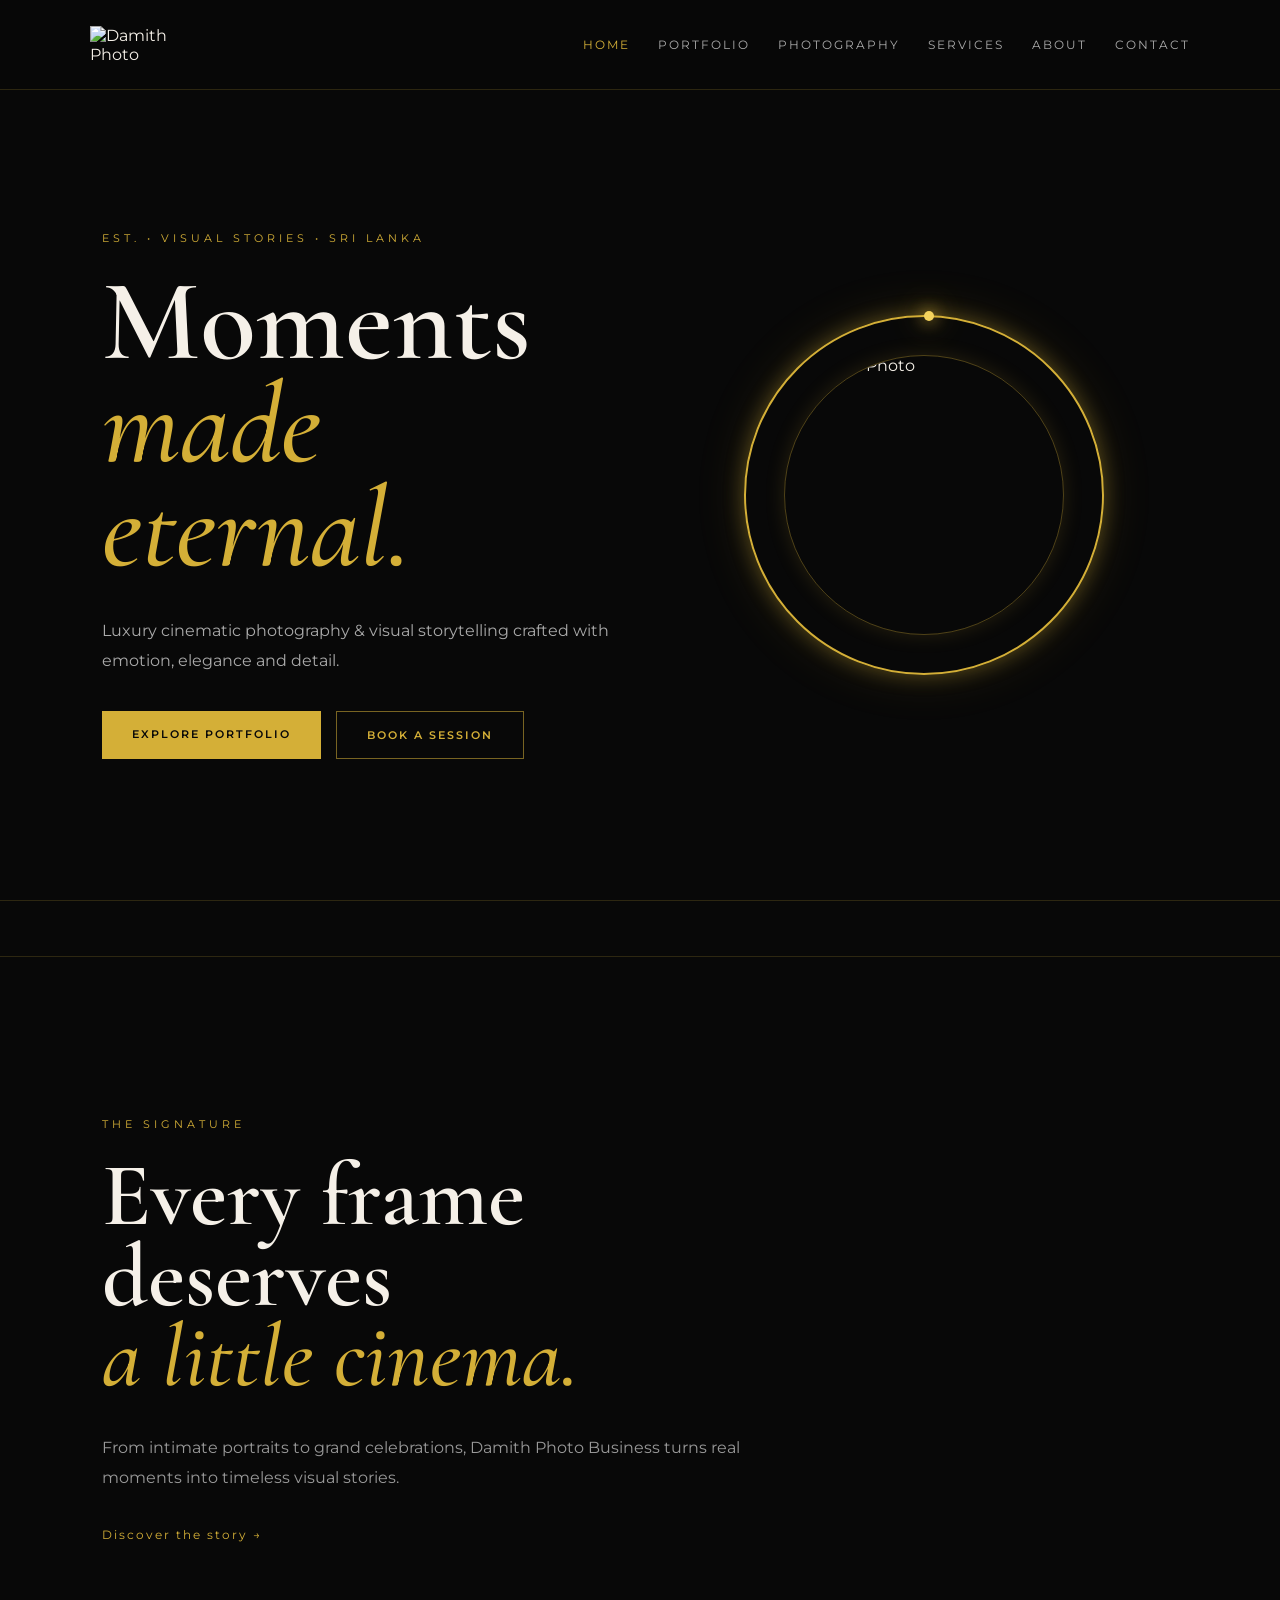
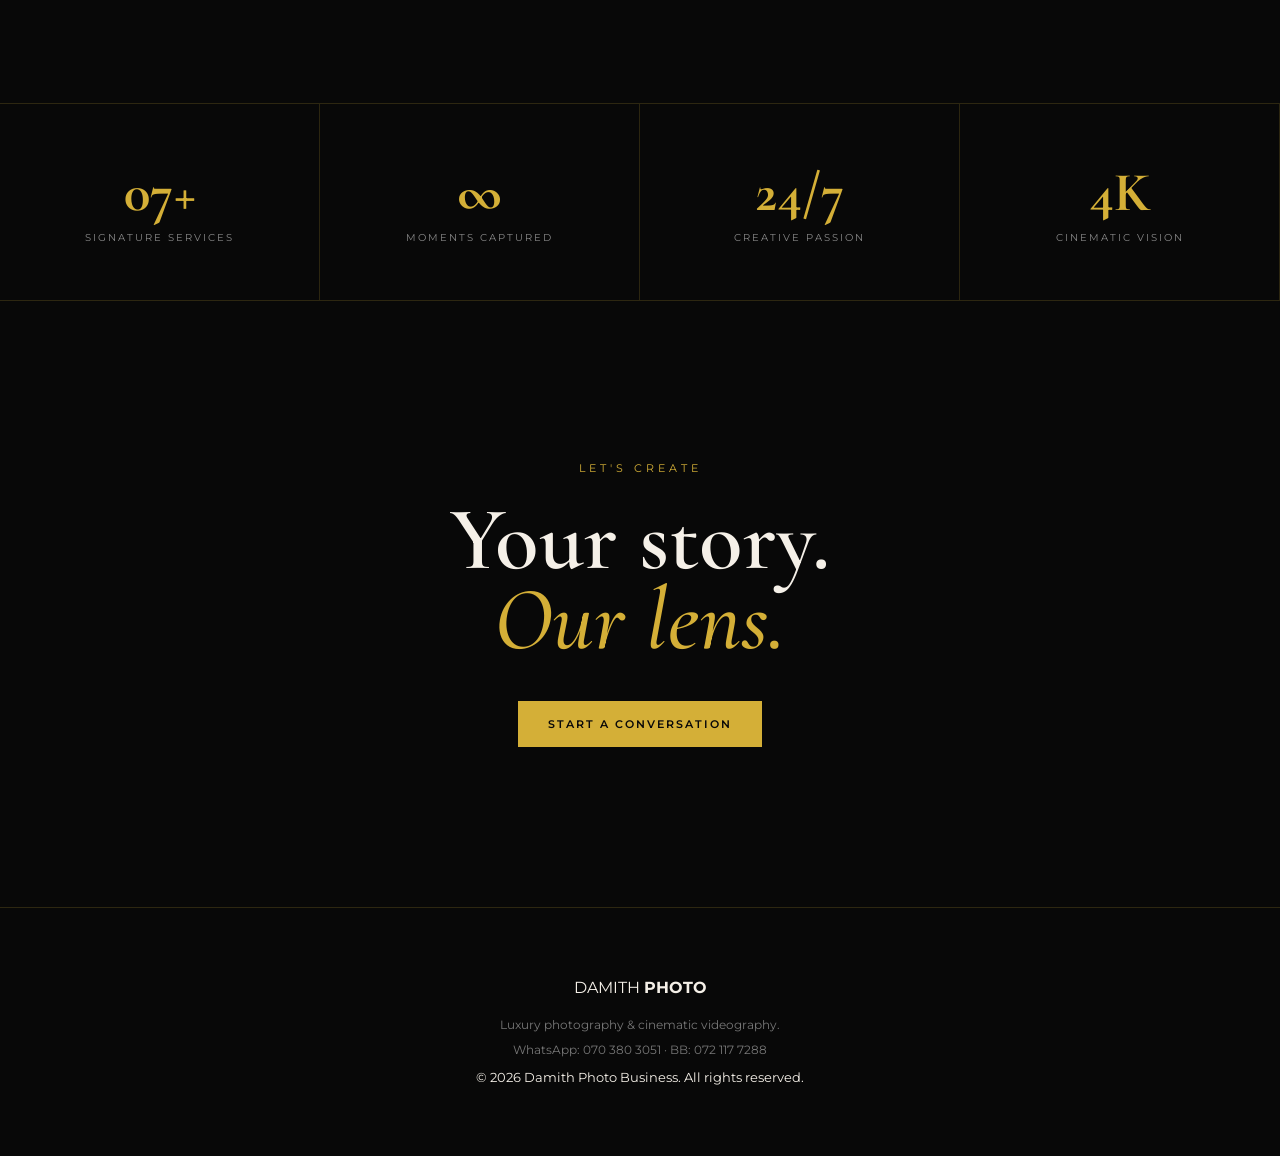
==== index.html @ 6cef3ecd "Update index.html" ====
<!doctype html>
<html lang="en">
<head>
<meta charset="utf-8">
<meta name="viewport" content="width=device-width,initial-scale=1">

<title>Damith Photo | Luxury Photography</title>

<meta name="description"
content="Damith Photo Business — luxury cinematic photography and videography for weddings, events, portraits and more.">

<link rel="preconnect" href="https://fonts.googleapis.com">
<link rel="preconnect" href="https://fonts.gstatic.com" crossorigin>

<link href="https://fonts.googleapis.com/css2?family=Cormorant+Garamond:wght@500;600;700&family=Montserrat:wght@400;500;600&display=swap" rel="stylesheet">

<link rel="stylesheet" href="style.css">
</head>

<body>

<header class="nav">

<a class="logo" href="index.html">
<img src="logo.png" alt="Damith Photo">
</a>

<button class="menu" aria-label="Menu">☰</button>

<nav>
<a class="active" href="index.html">Home</a>
<a href="portfolio.html">Portfolio</a>
<a href="photography.html">Photography</a>
<a href="services.html">Services</a>
<a href="about.html">About</a>
<a href="contact.html">Contact</a>
</nav>

</header>


<main>

<!-- HERO -->

<section class="hero">

<div class="hero-copy reveal">

<p class="eyebrow">
EST. • VISUAL STORIES • SRI LANKA
</p>

<h1>
Moments<br>
<em>made eternal.</em>
</h1>

<p class="lead">
Luxury cinematic photography & visual storytelling
crafted with emotion, elegance and detail.
</p>

<div class="actions">

<a class="btn gold" href="portfolio.html">
Explore Portfolio
</a>

<a class="btn ghost" href="contact.html">
Book a Session
</a>

</div>

</div>


<div class="hero-card">

<div class="logo-orbit"></div>

<img class="main-logo"
src="logo.png"
alt="Damith Photo">

</div>

</section>


<!-- MARQUEE -->

<section class="marquee">

<div>
WEDDINGS ✦ PORTRAITS ✦ EVENTS ✦ MODELS ✦
CINEMATIC FILMS ✦ PRE-SHOOTS ✦
</div>

</section>


<!-- INTRO -->

<section class="intro reveal">

<p class="eyebrow">
THE SIGNATURE
</p>

<h2>
Every frame deserves<br>
<em>a little cinema.</em>
</h2>

<p>
From intimate portraits to grand celebrations,
Damith Photo Business turns real moments into
timeless visual stories.
</p>

<a class="text-link" href="about.html">
Discover the story →
</a>

</section>


<!-- STATS -->

<section class="stats">

<div>
<strong>07+</strong>
<span>Signature Services</span>
</div>

<div>
<strong>∞</strong>
<span>Moments Captured</span>
</div>

<div>
<strong>24/7</strong>
<span>Creative Passion</span>
</div>

<div>
<strong>4K</strong>
<span>Cinematic Vision</span>
</div>

</section>


<!-- CTA -->

<section class="cta reveal">

<p class="eyebrow">
LET'S CREATE
</p>

<h2>
Your story.<br>
<em>Our lens.</em>
</h2>

<a class="btn gold" href="contact.html">
Start a Conversation
</a>

</section>

</main>


<footer>

<div class="logo">
DAMITH <b>PHOTO</b>
</div>

<p>
Luxury photography & cinematic videography.
</p>

<p>
WhatsApp: 070 380 3051 · BB: 072 117 7288
</p>

<small>
© 2026 Damith Photo Business. All rights reserved.
</small>

</footer>


<script src="script.js"></script>

</body>
</html>
---- style.css ----
*{
  margin:0;
  padding:0;
  box-sizing:border-box;
}

html{
  scroll-behavior:smooth;
}

body{
  background:#080808;
  color:#f5f0e8;
  font-family:'Montserrat',sans-serif;
  overflow-x:hidden;
}

a{
  color:inherit;
  text-decoration:none;
}

/* NAV */
.nav{
  height:90px;
  display:flex;
  align-items:center;
  justify-content:space-between;
  padding:0 7%;
  border-bottom:1px solid rgba(212,175,55,.18);
  position:sticky;
  top:0;
  z-index:1000;
  background:rgba(8,8,8,.92);
  backdrop-filter:blur(14px);
}

.nav .logo img{
  width:110px;
  height:auto;
  display:block;
}

nav{
  display:flex;
  gap:28px;
}

nav a{
  font-size:12px;
  letter-spacing:2px;
  text-transform:uppercase;
  color:#aaa;
}

nav a:hover,
nav a.active{
  color:#d4af37;
}

.menu{
  display:none;
  background:none;
  border:0;
  color:#d4af37;
  font-size:28px;
}

/* HERO */
.hero{
  min-height:calc(100vh - 90px);
  display:grid;
  grid-template-columns:1fr 1fr;
  align-items:center;
  gap:60px;
  padding:70px 8%;
}

.hero-copy{
  position:relative;
  z-index:5;
}

.eyebrow{
  font-size:11px;
  letter-spacing:4px;
  color:#d4af37;
  margin-bottom:25px;
}

h1,h2{
  font-family:'Cormorant Garamond',serif;
  font-weight:600;
  line-height:.9;
}

h1{
  font-size:clamp(70px,9vw,140px);
  margin-bottom:35px;
}

h1 em,h2 em{
  color:#d4af37;
  font-weight:500;
}

.lead{
  max-width:580px;
  font-size:16px;
  line-height:1.9;
  color:#aaa;
  margin-bottom:35px;
}

.actions{
  display:flex;
  gap:15px;
  flex-wrap:wrap;
}

.btn{
  display:inline-block;
  padding:16px 30px;
  font-size:11px;
  font-weight:600;
  letter-spacing:2px;
  text-transform:uppercase;
}

.btn.gold{
  background:#d4af37;
  color:#090909;
}

.btn.ghost{
  border:1px solid rgba(212,175,55,.55);
  color:#d4af37;
}

/* =========================
   HERO LOGO
========================= */

.hero-card{
  height:600px;
  position:relative;
  display:flex;
  align-items:center;
  justify-content:center;
}

/* Your real logo */
.main-logo{
  width:280px;
  height:auto;
  display:block;
  position:relative;
  z-index:5;
}

/* Gold animated circle */
.logo-orbit{
  position:absolute;
  width:360px;
  height:360px;
  border:2px solid #d4af37;
  border-radius:50%;
  z-index:2;

  box-shadow:
    0 0 20px rgba(212,175,55,.3),
    0 0 60px rgba(212,175,55,.12);

  animation:logoSpin 8s linear infinite;
}

.logo-orbit::before{
  content:"";
  position:absolute;
  width:10px;
  height:10px;
  background:#f4d35e;
  border-radius:50%;
  top:-6px;
  left:50%;
  box-shadow:0 0 25px #d4af37;
}

@keyframes logoSpin{
  from{
    transform:rotate(0deg);
  }
  to{
    transform:rotate(360deg);
  }
}

/* MARQUEE */
.marquee{
  overflow:hidden;
  white-space:nowrap;
  border-top:1px solid rgba(212,175,55,.18);
  border-bottom:1px solid rgba(212,175,55,.18);
  padding:20px 0;
  color:#d4af37;
  font-size:12px;
  letter-spacing:3px;
}

.marquee div{
  display:inline-block;
  padding-left:100%;
  animation:marquee 22s linear infinite;
}

@keyframes marquee{
  from{transform:translateX(0);}
  to{transform:translateX(-100%);}
}

/* INTRO */
.intro{
  max-width:900px;
  padding:160px 8%;
}

.intro h2,
.cta h2{
  font-size:clamp(55px,7vw,100px);
  margin-bottom:35px;
}

.intro > p:not(.eyebrow){
  max-width:650px;
  color:#999;
  line-height:1.9;
  font-size:16px;
  margin-bottom:30px;
}

.text-link{
  color:#d4af37;
  font-size:12px;
  letter-spacing:2px;
}

/* STATS */
.stats{
  display:grid;
  grid-template-columns:repeat(4,1fr);
  border-top:1px solid rgba(212,175,55,.18);
  border-bottom:1px solid rgba(212,175,55,.18);
}

.stats div{
  padding:55px 20px;
  text-align:center;
  border-right:1px solid rgba(212,175,55,.18);
}

.stats strong{
  display:block;
  font-family:'Cormorant Garamond',serif;
  font-size:55px;
  color:#d4af37;
}

.stats span{
  font-size:10px;
  letter-spacing:2px;
  color:#888;
  text-transform:uppercase;
}

/* CTA */
.cta{
  padding:160px 8%;
  text-align:center;
}

.cta h2{
  margin-bottom:40px;
}

/* FOOTER */
footer{
  padding:70px 8%;
  border-top:1px solid rgba(212,175,55,.18);
  text-align:center;
}

footer .logo{
  margin-bottom:20px;
}

footer p{
  color:#777;
  font-size:12px;
  margin:10px;
}

/* MOBILE */
@media(max-width:800px){

  .nav{
    height:75px;
    padding:0 6%;
  }

  .nav .logo img{
    width:90px;
  }

  .menu{
    display:block;
  }

  nav{
    position:absolute;
    top:75px;
    left:0;
    width:100%;
    background:#080808;
    display:none;
    flex-direction:column;
    padding:30px 8%;
  }

  nav.open{
    display:flex;
  }

  .hero{
    grid-template-columns:1fr;
    padding:60px 7%;
  }

  h1{
    font-size:58px;
  }

  .hero-card{
    height:400px;
  }

  .main-logo{
    width:220px;
  }

  .logo-orbit{
    width:280px;
    height:280px;
  }

  .stats{
    grid-template-columns:1fr 1fr;
  }
}
/* =========================
   ROUND LOGO
========================= */

.hero-card{
  position:relative;
  display:flex;
  align-items:center;
  justify-content:center;
}

/* Gold animated ring */
.logo-orbit{
  position:absolute;
  width:360px;
  height:360px;
  border-radius:50%;
  border:2px solid #d4af37;
  box-shadow:
    0 0 20px rgba(212,175,55,.35),
    0 0 50px rgba(212,175,55,.15);
  animation:logoSpin 10s linear infinite;
  z-index:1;
}

/* Moving gold light */
.logo-orbit::before{
  content:"";
  position:absolute;
  width:10px;
  height:10px;
  border-radius:50%;
  background:#f4d35e;
  top:-6px;
  left:50%;
  box-shadow:
    0 0 15px #d4af37,
    0 0 30px #d4af37;
}

/* Circular logo */
.main-logo{
  width:280px;
  height:280px;
  object-fit:cover;
  border-radius:50%;
  position:relative;
  z-index:3;
  display:block;

  border:1px solid rgba(212,175,55,.35);

  box-shadow:
    0 0 20px rgba(212,175,55,.15);
}

/* Rotation */
@keyframes logoSpin{
  from{
    transform:rotate(0deg);
  }

  to{
    transform:rotate(360deg);
  }
}


/* MOBILE */

@media(max-width:800px){

  .main-logo{
    width:220px;
    height:220px;
  }

  .logo-orbit{
    width:280px;
    height:280px;
  }

}
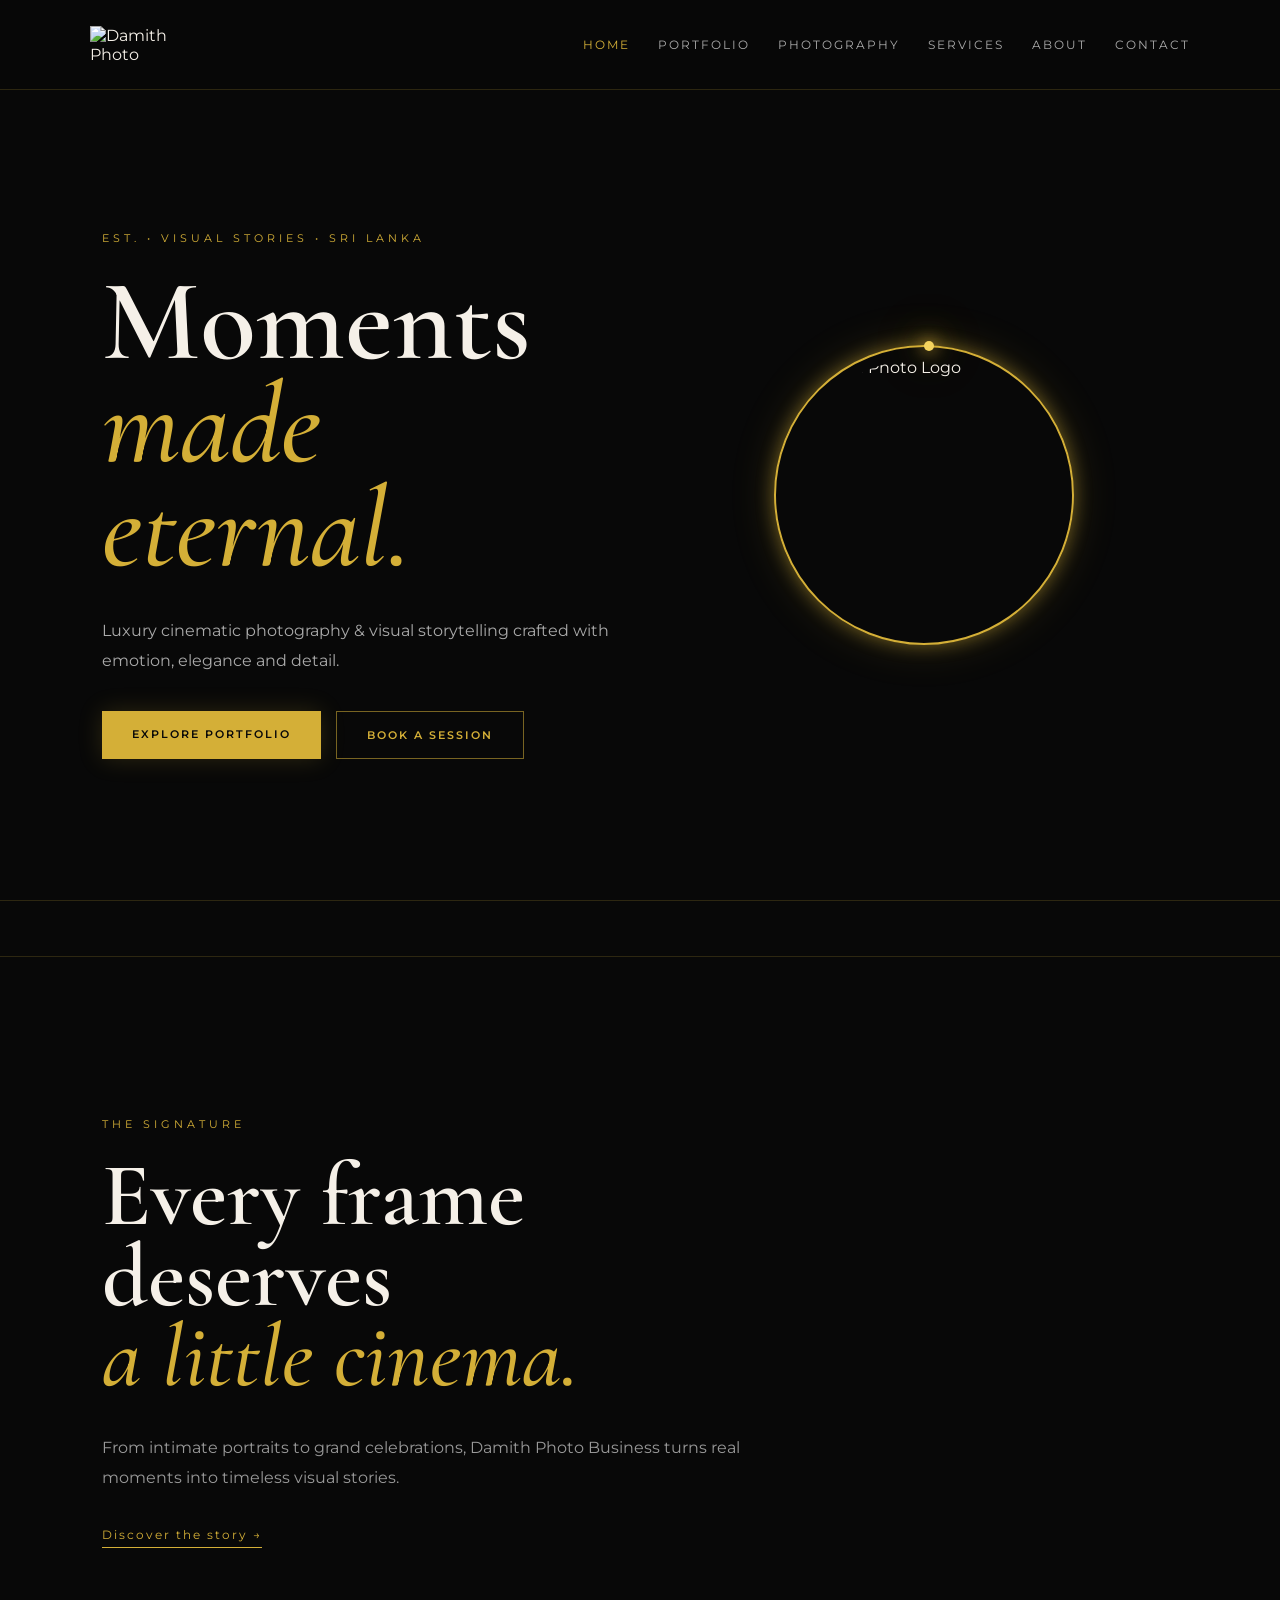
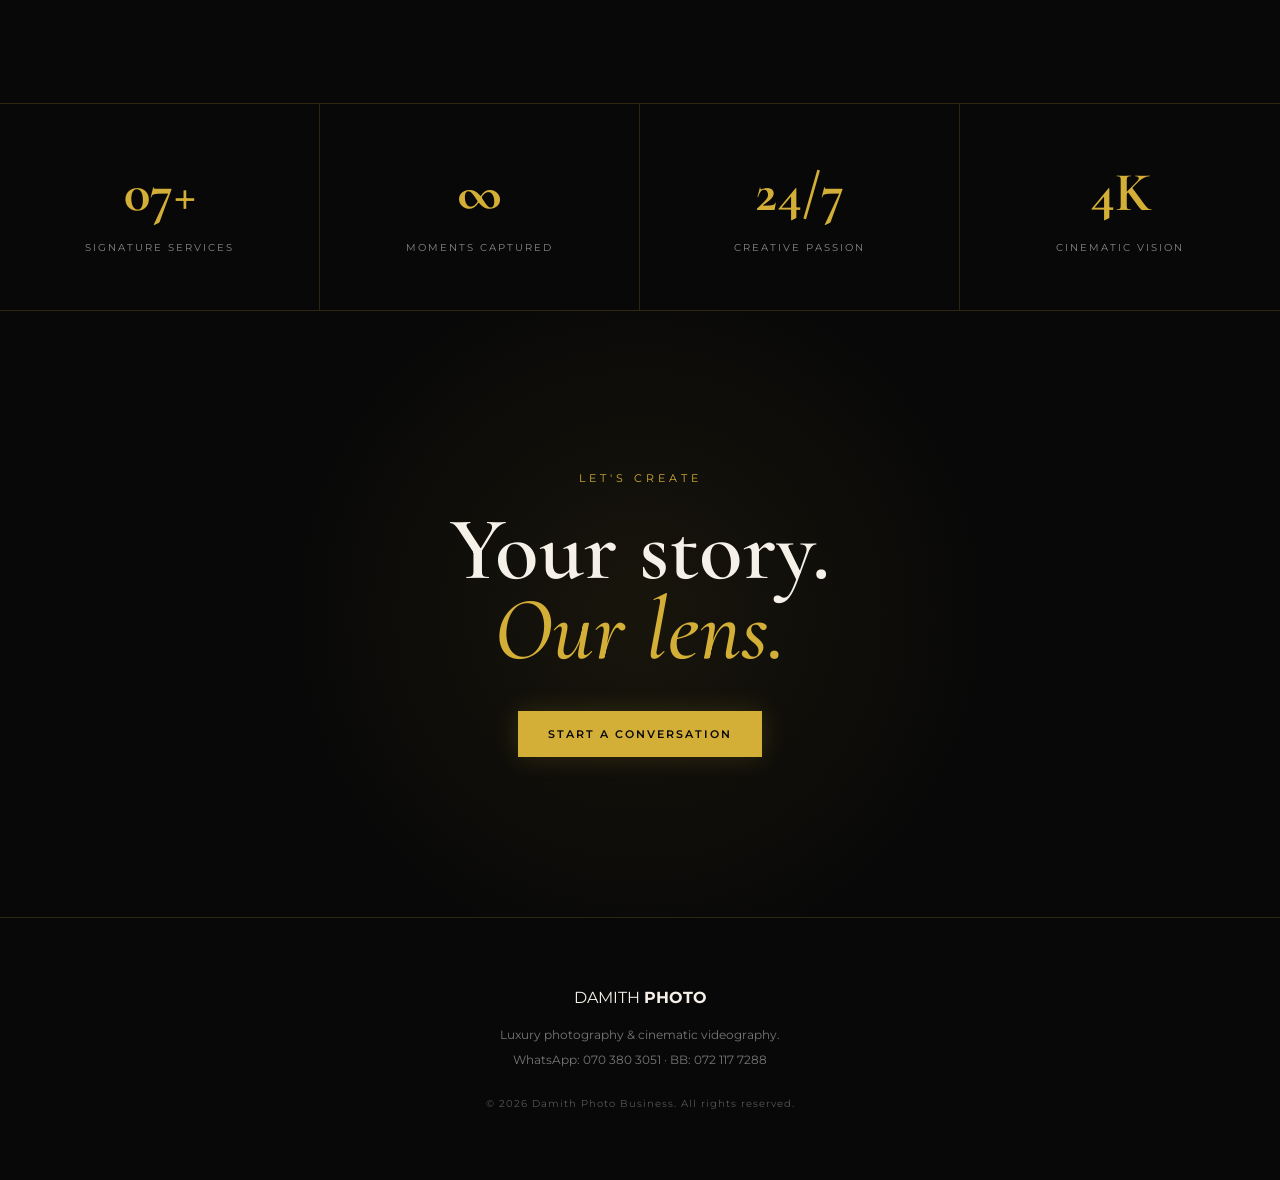
==== commit c57fcecf: "Update index.html" ====
--- a/index.html
+++ b/index.html
@@ -1,5 +1,6 @@
 <!doctype html>
 <html lang="en">
+
 <head>
 <meta charset="utf-8">
 <meta name="viewport" content="width=device-width,initial-scale=1">
@@ -17,184 +18,244 @@
 <link rel="stylesheet" href="style.css">
 </head>
 
+
 <body>
 
+
+<!-- =========================
+     NAVIGATION
+========================= -->
+
 <header class="nav">
 
-<a class="logo" href="index.html">
-<img src="logo.png" alt="Damith Photo">
-</a>
-
-<button class="menu" aria-label="Menu">☰</button>
-
-<nav>
-<a class="active" href="index.html">Home</a>
-<a href="portfolio.html">Portfolio</a>
-<a href="photography.html">Photography</a>
-<a href="services.html">Services</a>
-<a href="about.html">About</a>
-<a href="contact.html">Contact</a>
-</nav>
+  <a class="logo" href="index.html">
+    <img src="logo.png" alt="Damith Photo">
+  </a>
+
+  <button class="menu" aria-label="Menu">
+    ☰
+  </button>
+
+  <nav>
+
+    <a class="active" href="index.html">
+      Home
+    </a>
+
+    <a href="portfolio.html">
+      Portfolio
+    </a>
+
+    <a href="photography.html">
+      Photography
+    </a>
+
+    <a href="services.html">
+      Services
+    </a>
+
+    <a href="about.html">
+      About
+    </a>
+
+    <a href="contact.html">
+      Contact
+    </a>
+
+  </nav>
 
 </header>
 
 
+
 <main>
 
-<!-- HERO -->
+
+<!-- =========================
+     HERO
+========================= -->
 
 <section class="hero">
 
-<div class="hero-copy reveal">
-
-<p class="eyebrow">
-EST. • VISUAL STORIES • SRI LANKA
-</p>
-
-<h1>
-Moments<br>
-<em>made eternal.</em>
-</h1>
-
-<p class="lead">
-Luxury cinematic photography & visual storytelling
-crafted with emotion, elegance and detail.
-</p>
-
-<div class="actions">
-
-<a class="btn gold" href="portfolio.html">
-Explore Portfolio
-</a>
-
-<a class="btn ghost" href="contact.html">
-Book a Session
-</a>
-
-</div>
-
-</div>
-
-
-<div class="hero-card">
-
-<div class="logo-orbit"></div>
-
-<img class="main-logo"
-src="logo.png"
-alt="Damith Photo">
-
-</div>
-
-</section>
-
-
-<!-- MARQUEE -->
+
+  <!-- HERO TEXT -->
+
+  <div class="hero-copy reveal">
+
+    <p class="eyebrow">
+      EST. • VISUAL STORIES • SRI LANKA
+    </p>
+
+    <h1>
+      Moments<br>
+      <em>made eternal.</em>
+    </h1>
+
+    <p class="lead">
+      Luxury cinematic photography & visual storytelling
+      crafted with emotion, elegance and detail.
+    </p>
+
+
+    <div class="actions">
+
+      <a class="btn gold" href="portfolio.html">
+        Explore Portfolio
+      </a>
+
+      <a class="btn ghost" href="contact.html">
+        Book a Session
+      </a>
+
+    </div>
+
+  </div>
+
+
+
+  <!-- HERO LOGO -->
+
+  <div class="hero-card">
+
+    <div class="logo-orbit"></div>
+
+    <img
+      class="main-logo"
+      src="logo.png"
+      alt="Damith Photo Logo"
+    >
+
+  </div>
+
+
+</section>
+
+
+
+<!-- =========================
+     MARQUEE
+========================= -->
 
 <section class="marquee">
 
-<div>
-WEDDINGS ✦ PORTRAITS ✦ EVENTS ✦ MODELS ✦
-CINEMATIC FILMS ✦ PRE-SHOOTS ✦
-</div>
-
-</section>
-
-
-<!-- INTRO -->
+  <div>
+    WEDDINGS ✦ PORTRAITS ✦ EVENTS ✦ MODELS ✦
+    CINEMATIC FILMS ✦ PRE-SHOOTS ✦
+  </div>
+
+</section>
+
+
+
+<!-- =========================
+     INTRO
+========================= -->
 
 <section class="intro reveal">
 
-<p class="eyebrow">
-THE SIGNATURE
-</p>
-
-<h2>
-Every frame deserves<br>
-<em>a little cinema.</em>
-</h2>
-
-<p>
-From intimate portraits to grand celebrations,
-Damith Photo Business turns real moments into
-timeless visual stories.
-</p>
-
-<a class="text-link" href="about.html">
-Discover the story →
-</a>
-
-</section>
-
-
-<!-- STATS -->
+  <p class="eyebrow">
+    THE SIGNATURE
+  </p>
+
+  <h2>
+    Every frame deserves<br>
+    <em>a little cinema.</em>
+  </h2>
+
+  <p>
+    From intimate portraits to grand celebrations,
+    Damith Photo Business turns real moments into
+    timeless visual stories.
+  </p>
+
+  <a class="text-link" href="about.html">
+    Discover the story →
+  </a>
+
+</section>
+
+
+
+<!-- =========================
+     STATS
+========================= -->
 
 <section class="stats">
 
-<div>
-<strong>07+</strong>
-<span>Signature Services</span>
-</div>
-
-<div>
-<strong>∞</strong>
-<span>Moments Captured</span>
-</div>
-
-<div>
-<strong>24/7</strong>
-<span>Creative Passion</span>
-</div>
-
-<div>
-<strong>4K</strong>
-<span>Cinematic Vision</span>
-</div>
-
-</section>
-
-
-<!-- CTA -->
+  <div>
+    <strong>07+</strong>
+    <span>Signature Services</span>
+  </div>
+
+  <div>
+    <strong>∞</strong>
+    <span>Moments Captured</span>
+  </div>
+
+  <div>
+    <strong>24/7</strong>
+    <span>Creative Passion</span>
+  </div>
+
+  <div>
+    <strong>4K</strong>
+    <span>Cinematic Vision</span>
+  </div>
+
+</section>
+
+
+
+<!-- =========================
+     CTA
+========================= -->
 
 <section class="cta reveal">
 
-<p class="eyebrow">
-LET'S CREATE
-</p>
-
-<h2>
-Your story.<br>
-<em>Our lens.</em>
-</h2>
-
-<a class="btn gold" href="contact.html">
-Start a Conversation
-</a>
-
-</section>
+  <p class="eyebrow">
+    LET'S CREATE
+  </p>
+
+  <h2>
+    Your story.<br>
+    <em>Our lens.</em>
+  </h2>
+
+  <a class="btn gold" href="contact.html">
+    Start a Conversation
+  </a>
+
+</section>
+
 
 </main>
 
 
+
+<!-- =========================
+     FOOTER
+========================= -->
+
 <footer>
 
-<div class="logo">
-DAMITH <b>PHOTO</b>
-</div>
-
-<p>
-Luxury photography & cinematic videography.
-</p>
-
-<p>
-WhatsApp: 070 380 3051 · BB: 072 117 7288
-</p>
-
-<small>
-© 2026 Damith Photo Business. All rights reserved.
-</small>
+  <div class="logo">
+    DAMITH <b>PHOTO</b>
+  </div>
+
+  <p>
+    Luxury photography & cinematic videography.
+  </p>
+
+  <p>
+    WhatsApp: 070 380 3051 · BB: 072 117 7288
+  </p>
+
+  <small>
+    © 2026 Damith Photo Business. All rights reserved.
+  </small>
 
 </footer>
+
 
 
 <script src="script.js"></script>
--- a/style.css
+++ b/style.css
@@ -20,7 +20,11 @@
   text-decoration:none;
 }
 
-/* NAV */
+
+/* =========================
+   NAV
+========================= */
+
 .nav{
   height:90px;
   display:flex;
@@ -35,10 +39,16 @@
   backdrop-filter:blur(14px);
 }
 
+.nav .logo{
+  display:flex;
+  align-items:center;
+}
+
 .nav .logo img{
   width:110px;
   height:auto;
   display:block;
+  object-fit:contain;
 }
 
 nav{
@@ -51,6 +61,7 @@
   letter-spacing:2px;
   text-transform:uppercase;
   color:#aaa;
+  transition:.3s;
 }
 
 nav a:hover,
@@ -66,7 +77,11 @@
   font-size:28px;
 }
 
-/* HERO */
+
+/* =========================
+   HERO
+========================= */
+
 .hero{
   min-height:calc(100vh - 90px);
   display:grid;
@@ -88,7 +103,8 @@
   margin-bottom:25px;
 }
 
-h1,h2{
+h1,
+h2{
   font-family:'Cormorant Garamond',serif;
   font-weight:600;
   line-height:.9;
@@ -99,7 +115,8 @@
   margin-bottom:35px;
 }
 
-h1 em,h2 em{
+h1 em,
+h2 em{
   color:#d4af37;
   font-weight:500;
 }
@@ -125,17 +142,31 @@
   font-weight:600;
   letter-spacing:2px;
   text-transform:uppercase;
+  transition:.4s;
 }
 
 .btn.gold{
   background:#d4af37;
   color:#090909;
+  box-shadow:0 0 25px rgba(212,175,55,.18);
+}
+
+.btn.gold:hover{
+  transform:translateY(-4px);
+  box-shadow:0 12px 35px rgba(212,175,55,.3);
 }
 
 .btn.ghost{
   border:1px solid rgba(212,175,55,.55);
   color:#d4af37;
 }
+
+.btn.ghost:hover{
+  background:#d4af37;
+  color:#080808;
+  transform:translateY(-4px);
+}
+
 
 /* =========================
    HERO LOGO
@@ -149,60 +180,105 @@
   justify-content:center;
 }
 
-/* Your real logo */
-.main-logo{
-  width:280px;
-  height:auto;
-  display:block;
-  position:relative;
-  z-index:5;
-}
-
-/* Gold animated circle */
+
+/* Gold animated ring */
+
 .logo-orbit{
   position:absolute;
-  width:360px;
-  height:360px;
+
+  width:300px;
+  height:300px;
+
+  border-radius:50%;
   border:2px solid #d4af37;
-  border-radius:50%;
-  z-index:2;
 
   box-shadow:
-    0 0 20px rgba(212,175,55,.3),
-    0 0 60px rgba(212,175,55,.12);
-
-  animation:logoSpin 8s linear infinite;
-}
+    0 0 18px rgba(212,175,55,.45),
+    0 0 45px rgba(212,175,55,.18);
+
+  animation:logoSpin 10s linear infinite;
+
+  z-index:1;
+}
+
+
+/* Moving gold light */
 
 .logo-orbit::before{
   content:"";
+
   position:absolute;
+
   width:10px;
   height:10px;
+
+  border-radius:50%;
+
   background:#f4d35e;
-  border-radius:50%;
+
   top:-6px;
   left:50%;
-  box-shadow:0 0 25px #d4af37;
-}
+
+  box-shadow:
+    0 0 15px #d4af37,
+    0 0 30px #d4af37,
+    0 0 50px rgba(212,175,55,.7);
+}
+
+
+/* =========================
+   ROUND LOGO
+========================= */
+
+.main-logo{
+  width:274px;
+  height:274px;
+
+  object-fit:cover;
+
+  border-radius:50%;
+
+  position:relative;
+  z-index:2;
+
+  display:block;
+
+  border:none;
+
+  box-shadow:none;
+}
+
+
+/* Ring rotation */
 
 @keyframes logoSpin{
+
   from{
     transform:rotate(0deg);
   }
+
   to{
     transform:rotate(360deg);
   }
-}
-
-/* MARQUEE */
+
+}
+
+
+/* =========================
+   MARQUEE
+========================= */
+
 .marquee{
   overflow:hidden;
   white-space:nowrap;
+
   border-top:1px solid rgba(212,175,55,.18);
   border-bottom:1px solid rgba(212,175,55,.18);
+
   padding:20px 0;
-  color:#d4af37;
+
+  color:#d4af37;
+
   font-size:12px;
   letter-spacing:3px;
 }
@@ -214,11 +290,22 @@
 }
 
 @keyframes marquee{
-  from{transform:translateX(0);}
-  to{transform:translateX(-100%);}
-}
-
-/* INTRO */
+
+  from{
+    transform:translateX(0);
+  }
+
+  to{
+    transform:translateX(-100%);
+  }
+
+}
+
+
+/* =========================
+   INTRO
+========================= */
+
 .intro{
   max-width:900px;
   padding:160px 8%;
@@ -242,12 +329,19 @@
   color:#d4af37;
   font-size:12px;
   letter-spacing:2px;
-}
-
-/* STATS */
+  border-bottom:1px solid #d4af37;
+  padding-bottom:5px;
+}
+
+
+/* =========================
+   STATS
+========================= */
+
 .stats{
   display:grid;
   grid-template-columns:repeat(4,1fr);
+
   border-top:1px solid rgba(212,175,55,.18);
   border-bottom:1px solid rgba(212,175,55,.18);
 }
@@ -255,14 +349,24 @@
 .stats div{
   padding:55px 20px;
   text-align:center;
+
   border-right:1px solid rgba(212,175,55,.18);
+}
+
+.stats div:last-child{
+  border-right:0;
 }
 
 .stats strong{
   display:block;
+
   font-family:'Cormorant Garamond',serif;
+
   font-size:55px;
-  color:#d4af37;
+
+  color:#d4af37;
+
+  margin-bottom:10px;
 }
 
 .stats span{
@@ -272,20 +376,37 @@
   text-transform:uppercase;
 }
 
-/* CTA */
+
+/* =========================
+   CTA
+========================= */
+
 .cta{
   padding:160px 8%;
   text-align:center;
+
+  background:
+    radial-gradient(
+      circle at center,
+      rgba(212,175,55,.08),
+      transparent 50%
+    );
 }
 
 .cta h2{
   margin-bottom:40px;
 }
 
-/* FOOTER */
+
+/* =========================
+   FOOTER
+========================= */
+
 footer{
   padding:70px 8%;
+
   border-top:1px solid rgba(212,175,55,.18);
+
   text-align:center;
 }
 
@@ -299,7 +420,40 @@
   margin:10px;
 }
 
-/* MOBILE */
+footer small{
+  display:block;
+  margin-top:30px;
+
+  color:#555;
+
+  font-size:10px;
+  letter-spacing:1px;
+}
+
+
+/* =========================
+   REVEAL
+========================= */
+
+.reveal{
+  opacity:0;
+  transform:translateY(45px);
+
+  transition:
+    opacity 1s ease,
+    transform 1s ease;
+}
+
+.reveal.visible{
+  opacity:1;
+  transform:translateY(0);
+}
+
+
+/* =========================
+   MOBILE
+========================= */
+
 @media(max-width:800px){
 
   .nav{
@@ -317,125 +471,128 @@
 
   nav{
     position:absolute;
+
     top:75px;
     left:0;
+
     width:100%;
+
     background:#080808;
+
     display:none;
+
     flex-direction:column;
+
     padding:30px 8%;
+
+    border-bottom:1px solid rgba(212,175,55,.2);
   }
 
   nav.open{
     display:flex;
   }
 
+  nav a{
+    padding:10px 0;
+  }
+
+
+  /* HERO */
+
   .hero{
     grid-template-columns:1fr;
+
     padding:60px 7%;
+
+    gap:20px;
   }
 
   h1{
     font-size:58px;
   }
 
+
+  /* LOGO AREA */
+
   .hero-card{
-    height:400px;
-  }
+    height:360px;
+
+    margin-top:20px;
+  }
+
+
+  /* Gold ring */
+
+  .logo-orbit{
+    width:270px;
+    height:270px;
+  }
+
+
+  /* Circular logo */
 
   .main-logo{
-    width:220px;
-  }
-
-  .logo-orbit{
-    width:280px;
-    height:280px;
-  }
+    width:244px;
+    height:244px;
+  }
+
+
+  /* STATS */
 
   .stats{
     grid-template-columns:1fr 1fr;
   }
-}
-/* =========================
-   ROUND LOGO
-========================= */
-
-.hero-card{
-  position:relative;
-  display:flex;
-  align-items:center;
-  justify-content:center;
-}
-
-/* Gold animated ring */
-.logo-orbit{
-  position:absolute;
-  width:360px;
-  height:360px;
-  border-radius:50%;
-  border:2px solid #d4af37;
-  box-shadow:
-    0 0 20px rgba(212,175,55,.35),
-    0 0 50px rgba(212,175,55,.15);
-  animation:logoSpin 10s linear infinite;
-  z-index:1;
-}
-
-/* Moving gold light */
-.logo-orbit::before{
-  content:"";
-  position:absolute;
-  width:10px;
-  height:10px;
-  border-radius:50%;
-  background:#f4d35e;
-  top:-6px;
-  left:50%;
-  box-shadow:
-    0 0 15px #d4af37,
-    0 0 30px #d4af37;
-}
-
-/* Circular logo */
-.main-logo{
-  width:280px;
-  height:280px;
-  object-fit:cover;
-  border-radius:50%;
-  position:relative;
-  z-index:3;
-  display:block;
-
-  border:1px solid rgba(212,175,55,.35);
-
-  box-shadow:
-    0 0 20px rgba(212,175,55,.15);
-}
-
-/* Rotation */
-@keyframes logoSpin{
-  from{
-    transform:rotate(0deg);
-  }
-
-  to{
-    transform:rotate(360deg);
-  }
-}
-
-
-/* MOBILE */
-
-@media(max-width:800px){
+
+  .stats div{
+    border-bottom:1px solid rgba(212,175,55,.18);
+  }
+
+  .stats div:nth-child(2){
+    border-right:0;
+  }
+
+  .stats strong{
+    font-size:45px;
+  }
+
+}
+
+
+/* =========================
+   SMALL MOBILE
+========================= */
+
+@media(max-width:500px){
+
+  h1{
+    font-size:58px;
+  }
+
+  .lead{
+    font-size:14px;
+  }
+
+  .actions{
+    flex-direction:column;
+    align-items:flex-start;
+  }
+
+  .btn{
+    width:auto;
+  }
+
+  .hero-card{
+    height:340px;
+  }
+
+  .logo-orbit{
+    width:250px;
+    height:250px;
+  }
 
   .main-logo{
-    width:220px;
-    height:220px;
-  }
-
-  .logo-orbit{
-    width:280px;
-    height:280px;
-  }
-
-}
+    width:226px;
+    height:226px;
+  }
+
+}
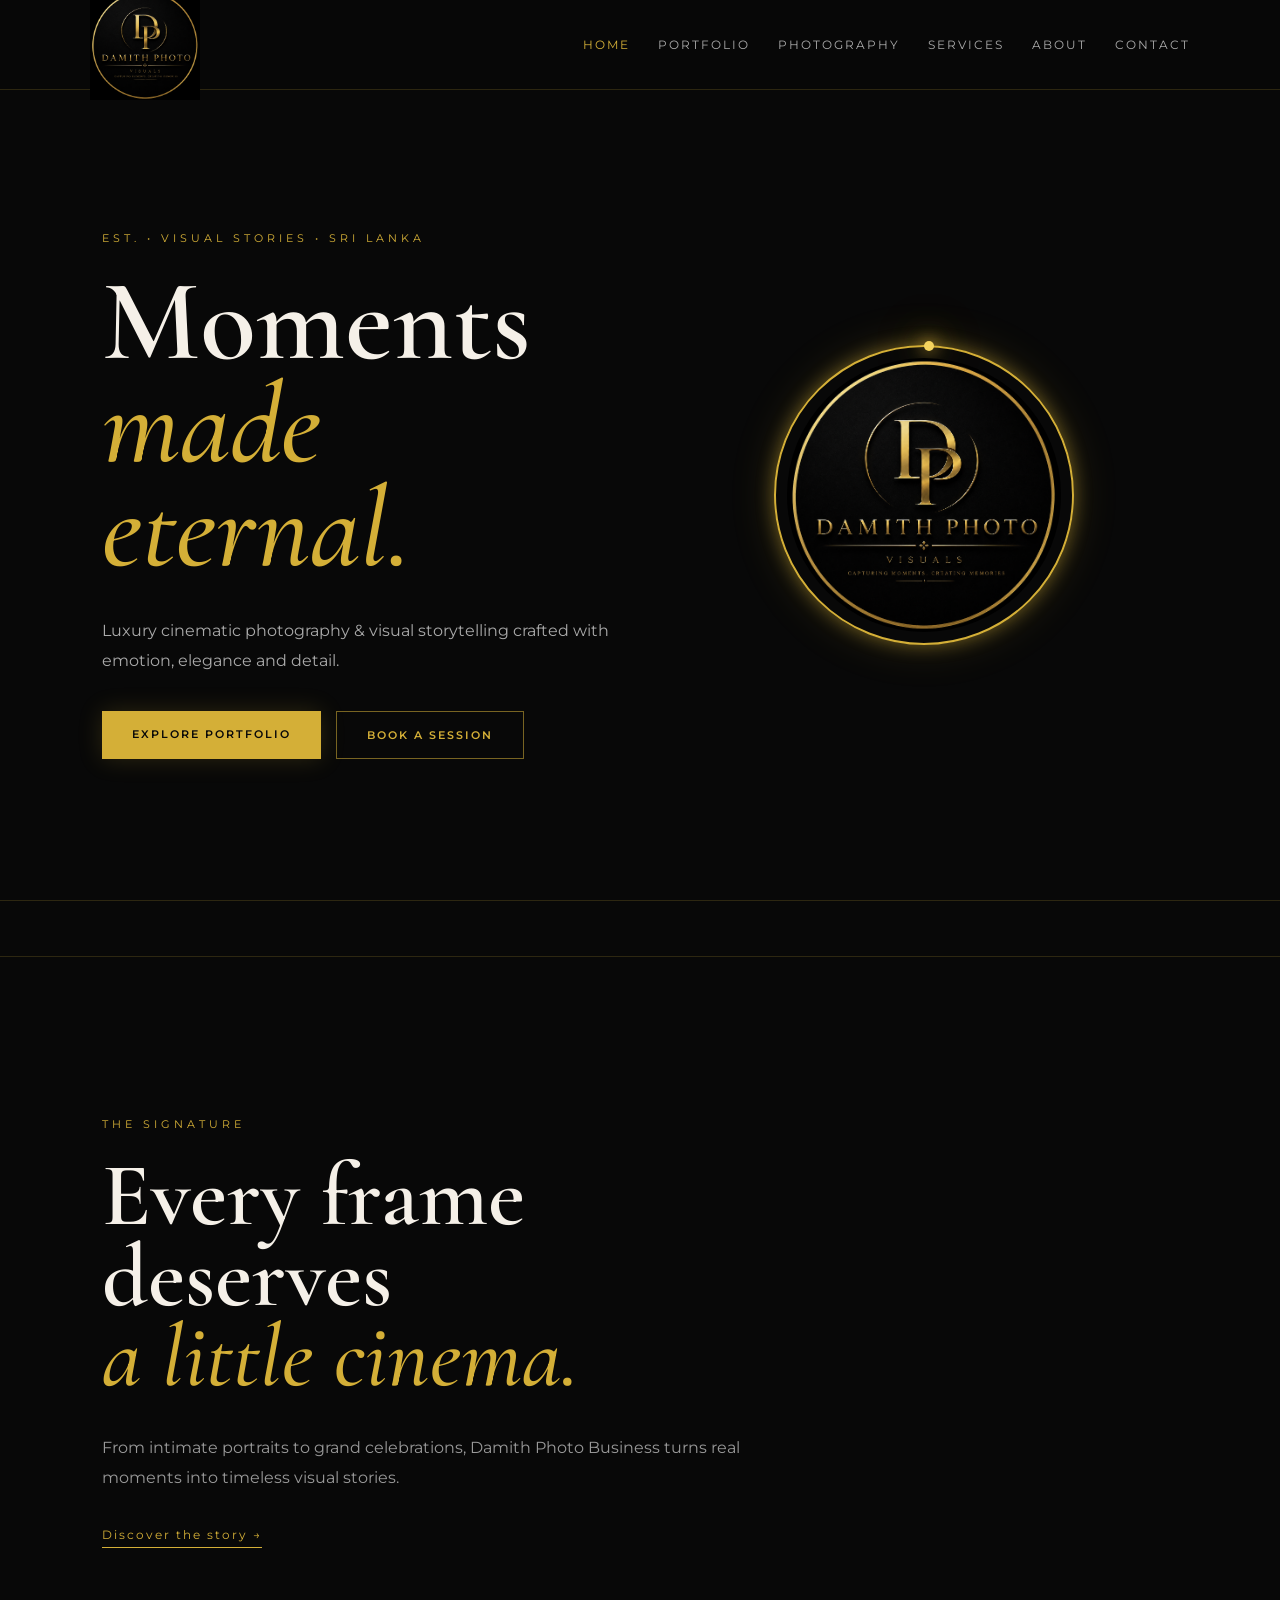
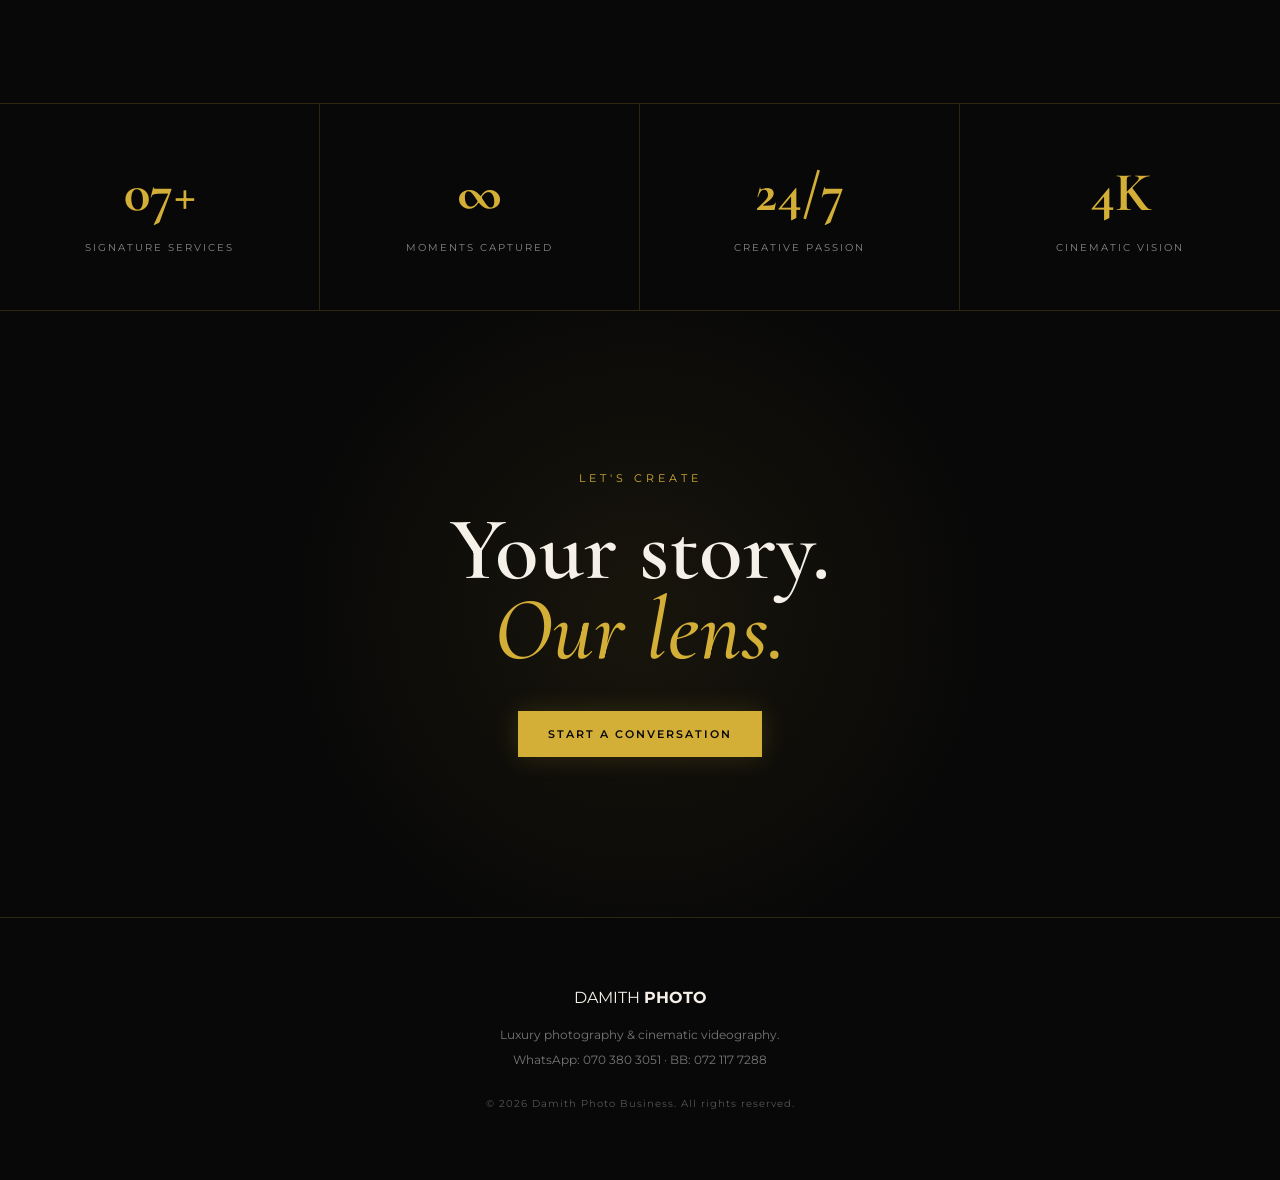
==== commit 933bcaa3: "Update index.html" ====
--- a/index.html
+++ b/index.html
@@ -1,6 +1,5 @@
 <!doctype html>
 <html lang="en">
-
 <head>
 <meta charset="utf-8">
 <meta name="viewport" content="width=device-width,initial-scale=1">
@@ -18,244 +17,184 @@
 <link rel="stylesheet" href="style.css">
 </head>
 
-
 <body>
 
-
-<!-- =========================
-     NAVIGATION
-========================= -->
-
 <header class="nav">
 
-  <a class="logo" href="index.html">
-    <img src="logo.png" alt="Damith Photo">
-  </a>
-
-  <button class="menu" aria-label="Menu">
-    ☰
-  </button>
-
-  <nav>
-
-    <a class="active" href="index.html">
-      Home
-    </a>
-
-    <a href="portfolio.html">
-      Portfolio
-    </a>
-
-    <a href="photography.html">
-      Photography
-    </a>
-
-    <a href="services.html">
-      Services
-    </a>
-
-    <a href="about.html">
-      About
-    </a>
-
-    <a href="contact.html">
-      Contact
-    </a>
-
-  </nav>
+<a class="logo" href="index.html">
+<img src="5F45AFE8-B9B1-4BA0-9036-7DCE2C231B13.png" alt="Damith Photo">
+</a>
+
+<button class="menu" aria-label="Menu">☰</button>
+
+<nav>
+<a class="active" href="index.html">Home</a>
+<a href="portfolio.html">Portfolio</a>
+<a href="photography.html">Photography</a>
+<a href="services.html">Services</a>
+<a href="about.html">About</a>
+<a href="contact.html">Contact</a>
+</nav>
 
 </header>
 
 
-
 <main>
 
-
-<!-- =========================
-     HERO
-========================= -->
+<!-- HERO -->
 
 <section class="hero">
 
-
-  <!-- HERO TEXT -->
-
-  <div class="hero-copy reveal">
-
-    <p class="eyebrow">
-      EST. • VISUAL STORIES • SRI LANKA
-    </p>
-
-    <h1>
-      Moments<br>
-      <em>made eternal.</em>
-    </h1>
-
-    <p class="lead">
-      Luxury cinematic photography & visual storytelling
-      crafted with emotion, elegance and detail.
-    </p>
-
-
-    <div class="actions">
-
-      <a class="btn gold" href="portfolio.html">
-        Explore Portfolio
-      </a>
-
-      <a class="btn ghost" href="contact.html">
-        Book a Session
-      </a>
-
-    </div>
-
-  </div>
-
-
-
-  <!-- HERO LOGO -->
-
-  <div class="hero-card">
-
-    <div class="logo-orbit"></div>
-
-    <img
-      class="main-logo"
-      src="logo.png"
-      alt="Damith Photo Logo"
-    >
-
-  </div>
-
-
-</section>
-
-
-
-<!-- =========================
-     MARQUEE
-========================= -->
+<div class="hero-copy reveal">
+
+<p class="eyebrow">
+EST. • VISUAL STORIES • SRI LANKA
+</p>
+
+<h1>
+Moments<br>
+<em>made eternal.</em>
+</h1>
+
+<p class="lead">
+Luxury cinematic photography & visual storytelling
+crafted with emotion, elegance and detail.
+</p>
+
+<div class="actions">
+
+<a class="btn gold" href="portfolio.html">
+Explore Portfolio
+</a>
+
+<a class="btn ghost" href="contact.html">
+Book a Session
+</a>
+
+</div>
+
+</div>
+
+
+<div class="hero-card">
+
+<div class="logo-orbit"></div>
+
+<img class="main-logo"
+src="5F45AFE8-B9B1-4BA0-9036-7DCE2C231B13.png"
+alt="Damith Photo">
+
+</div>
+
+</section>
+
+
+<!-- MARQUEE -->
 
 <section class="marquee">
 
-  <div>
-    WEDDINGS ✦ PORTRAITS ✦ EVENTS ✦ MODELS ✦
-    CINEMATIC FILMS ✦ PRE-SHOOTS ✦
-  </div>
-
-</section>
-
-
-
-<!-- =========================
-     INTRO
-========================= -->
+<div>
+WEDDINGS ✦ PORTRAITS ✦ EVENTS ✦ MODELS ✦
+CINEMATIC FILMS ✦ PRE-SHOOTS ✦
+</div>
+
+</section>
+
+
+<!-- INTRO -->
 
 <section class="intro reveal">
 
-  <p class="eyebrow">
-    THE SIGNATURE
-  </p>
-
-  <h2>
-    Every frame deserves<br>
-    <em>a little cinema.</em>
-  </h2>
-
-  <p>
-    From intimate portraits to grand celebrations,
-    Damith Photo Business turns real moments into
-    timeless visual stories.
-  </p>
-
-  <a class="text-link" href="about.html">
-    Discover the story →
-  </a>
-
-</section>
-
-
-
-<!-- =========================
-     STATS
-========================= -->
+<p class="eyebrow">
+THE SIGNATURE
+</p>
+
+<h2>
+Every frame deserves<br>
+<em>a little cinema.</em>
+</h2>
+
+<p>
+From intimate portraits to grand celebrations,
+Damith Photo Business turns real moments into
+timeless visual stories.
+</p>
+
+<a class="text-link" href="about.html">
+Discover the story →
+</a>
+
+</section>
+
+
+<!-- STATS -->
 
 <section class="stats">
 
-  <div>
-    <strong>07+</strong>
-    <span>Signature Services</span>
-  </div>
-
-  <div>
-    <strong>∞</strong>
-    <span>Moments Captured</span>
-  </div>
-
-  <div>
-    <strong>24/7</strong>
-    <span>Creative Passion</span>
-  </div>
-
-  <div>
-    <strong>4K</strong>
-    <span>Cinematic Vision</span>
-  </div>
-
-</section>
-
-
-
-<!-- =========================
-     CTA
-========================= -->
+<div>
+<strong>07+</strong>
+<span>Signature Services</span>
+</div>
+
+<div>
+<strong>∞</strong>
+<span>Moments Captured</span>
+</div>
+
+<div>
+<strong>24/7</strong>
+<span>Creative Passion</span>
+</div>
+
+<div>
+<strong>4K</strong>
+<span>Cinematic Vision</span>
+</div>
+
+</section>
+
+
+<!-- CTA -->
 
 <section class="cta reveal">
 
-  <p class="eyebrow">
-    LET'S CREATE
-  </p>
-
-  <h2>
-    Your story.<br>
-    <em>Our lens.</em>
-  </h2>
-
-  <a class="btn gold" href="contact.html">
-    Start a Conversation
-  </a>
-
-</section>
-
+<p class="eyebrow">
+LET'S CREATE
+</p>
+
+<h2>
+Your story.<br>
+<em>Our lens.</em>
+</h2>
+
+<a class="btn gold" href="contact.html">
+Start a Conversation
+</a>
+
+</section>
 
 </main>
 
 
-
-<!-- =========================
-     FOOTER
-========================= -->
-
 <footer>
 
-  <div class="logo">
-    DAMITH <b>PHOTO</b>
-  </div>
-
-  <p>
-    Luxury photography & cinematic videography.
-  </p>
-
-  <p>
-    WhatsApp: 070 380 3051 · BB: 072 117 7288
-  </p>
-
-  <small>
-    © 2026 Damith Photo Business. All rights reserved.
-  </small>
+<div class="logo">
+DAMITH <b>PHOTO</b>
+</div>
+
+<p>
+Luxury photography & cinematic videography.
+</p>
+
+<p>
+WhatsApp: 070 380 3051 · BB: 072 117 7288
+</p>
+
+<small>
+© 2026 Damith Photo Business. All rights reserved.
+</small>
 
 </footer>
-
 
 
 <script src="script.js"></script>
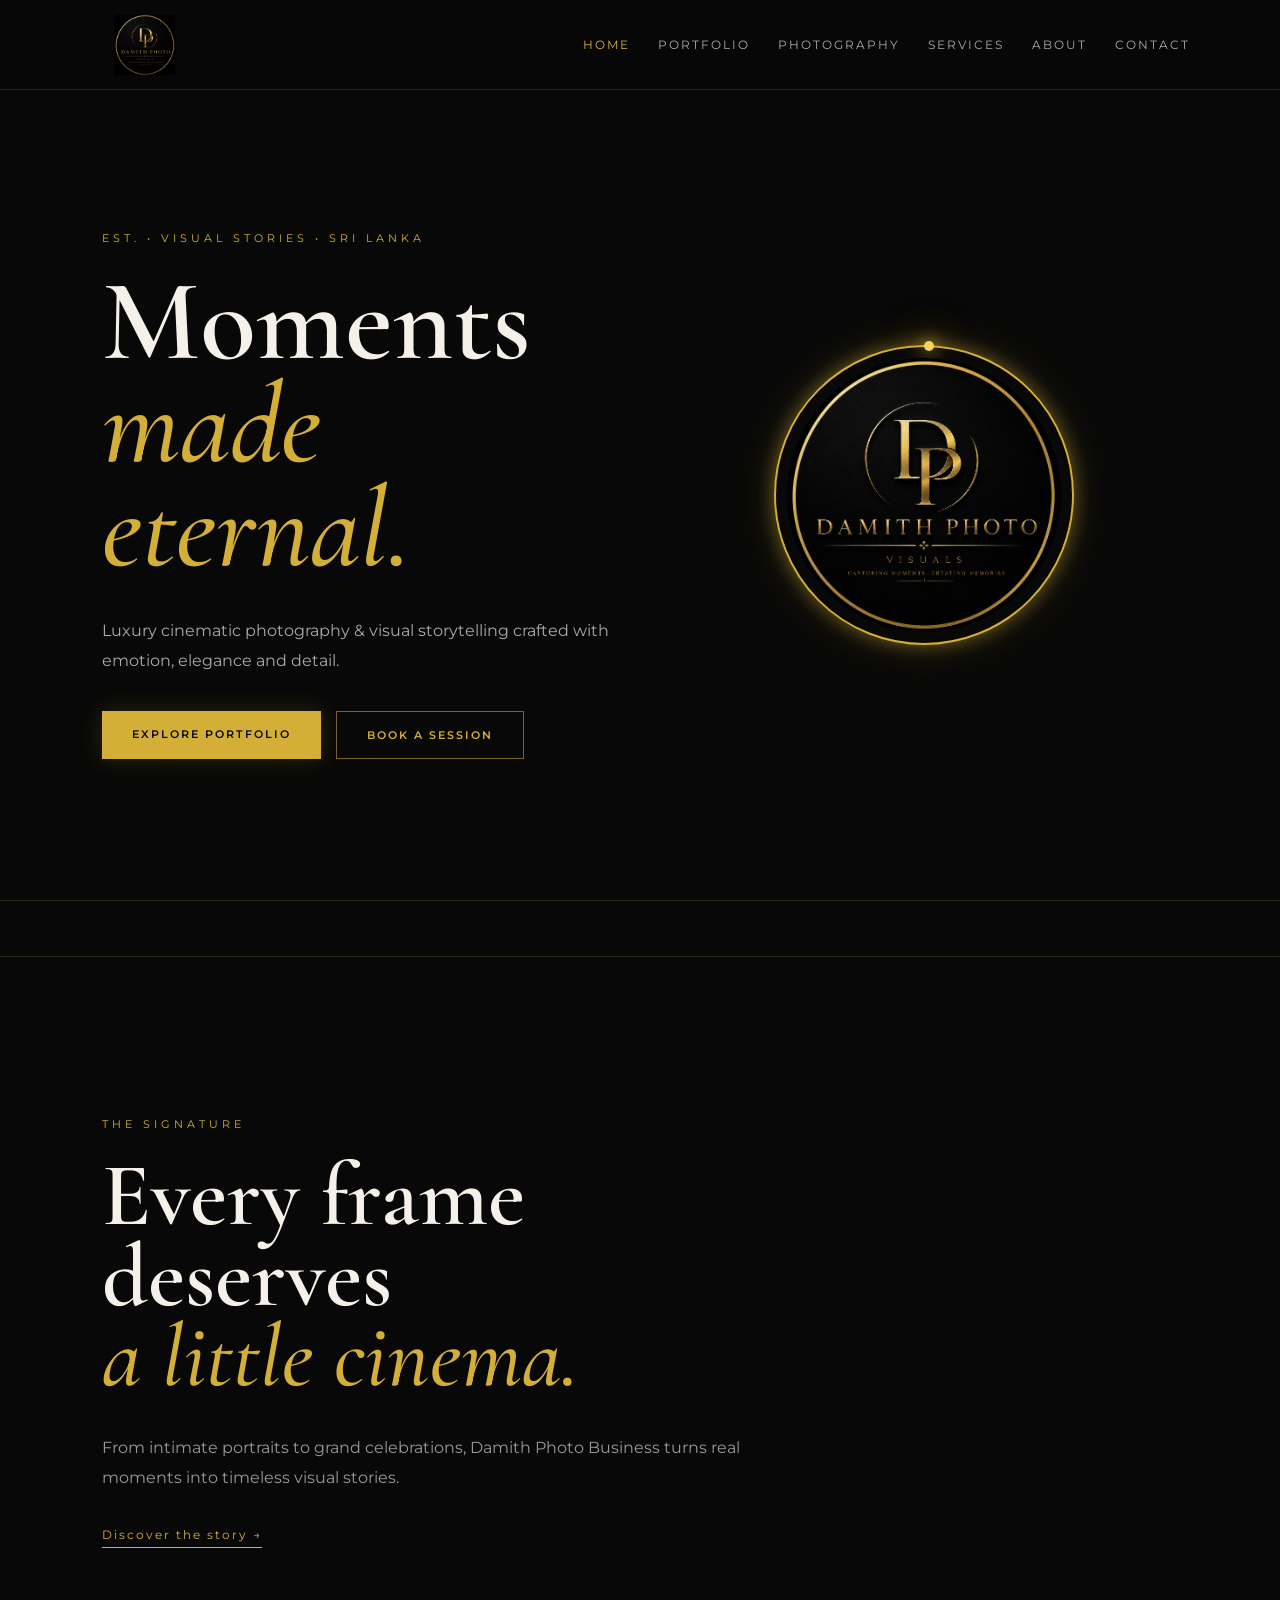
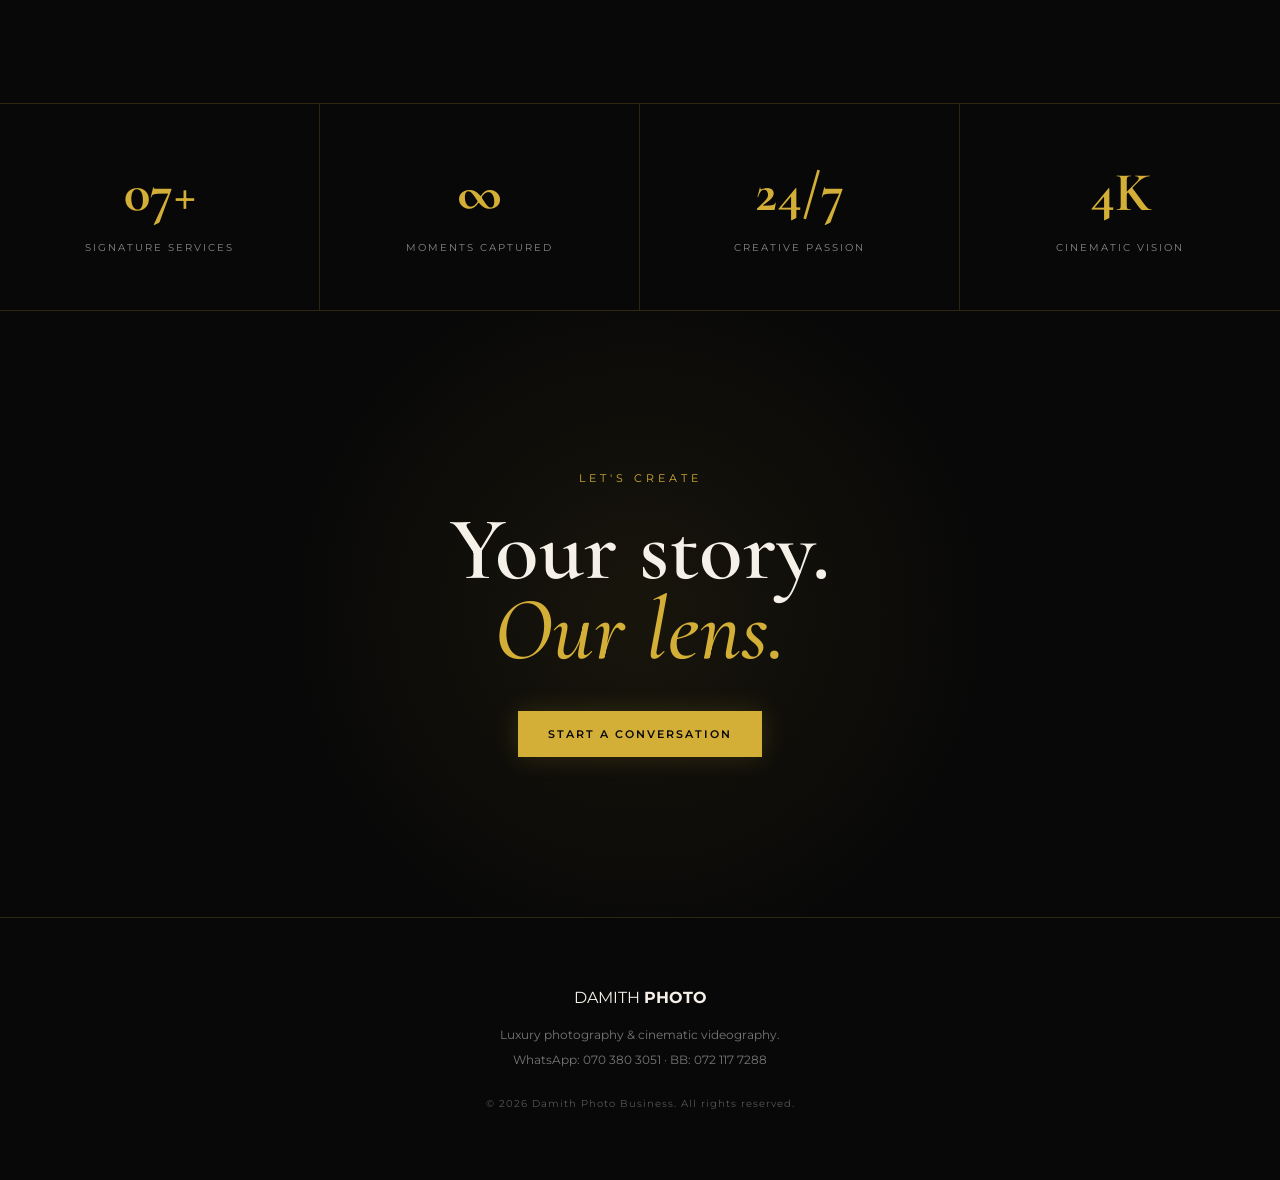
==== commit e515963c: "Update index.html" ====
--- a/index.html
+++ b/index.html
@@ -21,19 +21,22 @@
 
 <header class="nav">
 
-<a class="logo" href="index.html">
-<img src="5F45AFE8-B9B1-4BA0-9036-7DCE2C231B13.png" alt="Damith Photo">
+<!-- HEADER LOGO ONLY -->
+<a class="logo header-logo" href="index.html">
+  <img
+    src="5F45AFE8-B9B1-4BA0-9036-7DCE2C231B13.png"
+    alt="Damith Photo">
 </a>
 
 <button class="menu" aria-label="Menu">☰</button>
 
 <nav>
-<a class="active" href="index.html">Home</a>
-<a href="portfolio.html">Portfolio</a>
-<a href="photography.html">Photography</a>
-<a href="services.html">Services</a>
-<a href="about.html">About</a>
-<a href="contact.html">Contact</a>
+  <a class="active" href="index.html">Home</a>
+  <a href="portfolio.html">Portfolio</a>
+  <a href="photography.html">Photography</a>
+  <a href="services.html">Services</a>
+  <a href="about.html">About</a>
+  <a href="contact.html">Contact</a>
 </nav>
 
 </header>
@@ -76,13 +79,16 @@
 </div>
 
 
+<!-- HERO LOGO -->
+
 <div class="hero-card">
 
-<div class="logo-orbit"></div>
-
-<img class="main-logo"
-src="5F45AFE8-B9B1-4BA0-9036-7DCE2C231B13.png"
-alt="Damith Photo">
+  <div class="logo-orbit"></div>
+
+  <img
+    class="main-logo"
+    src="5F45AFE8-B9B1-4BA0-9036-7DCE2C231B13.png"
+    alt="Damith Photo">
 
 </div>
 
@@ -176,6 +182,8 @@
 </main>
 
 
+<!-- FOOTER -->
+
 <footer>
 
 <div class="logo">
--- a/style.css
+++ b/style.css
@@ -596,3 +596,57 @@
   }
 
 }
+
+/* =========================
+   SMALL HEADER LOGO ONLY
+========================= */
+
+.nav .logo img{
+  width:75px !important;
+  height:auto !important;
+}
+
+/* Mobile header logo */
+@media(max-width:800px){
+
+  .nav .logo img{
+    width:65px !important;
+    height:auto !important;
+  }
+
+}
+/* HEADER LOGO ONLY */
+.nav > .logo img{
+  width:55px !important;
+  height:auto !important;
+  display:block;
+}
+
+/* MOBILE HEADER LOGO ONLY */
+@media(max-width:800px){
+  .nav > .logo img{
+    width:50px !important;
+    height:auto !important;
+  }
+}
+/* =========================
+   HEADER LOGO ONLY - SMALLER
+========================= */
+
+.nav > .logo img{
+  width:110px !important;
+  height:auto !important;
+  transform:scale(0.55) !important;
+  transform-origin:center center;
+}
+
+/* MOBILE HEADER LOGO ONLY */
+@media(max-width:800px){
+
+  .nav > .logo img{
+    width:90px !important;
+    height:auto !important;
+    transform:scale(0.55) !important;
+  }
+
+}
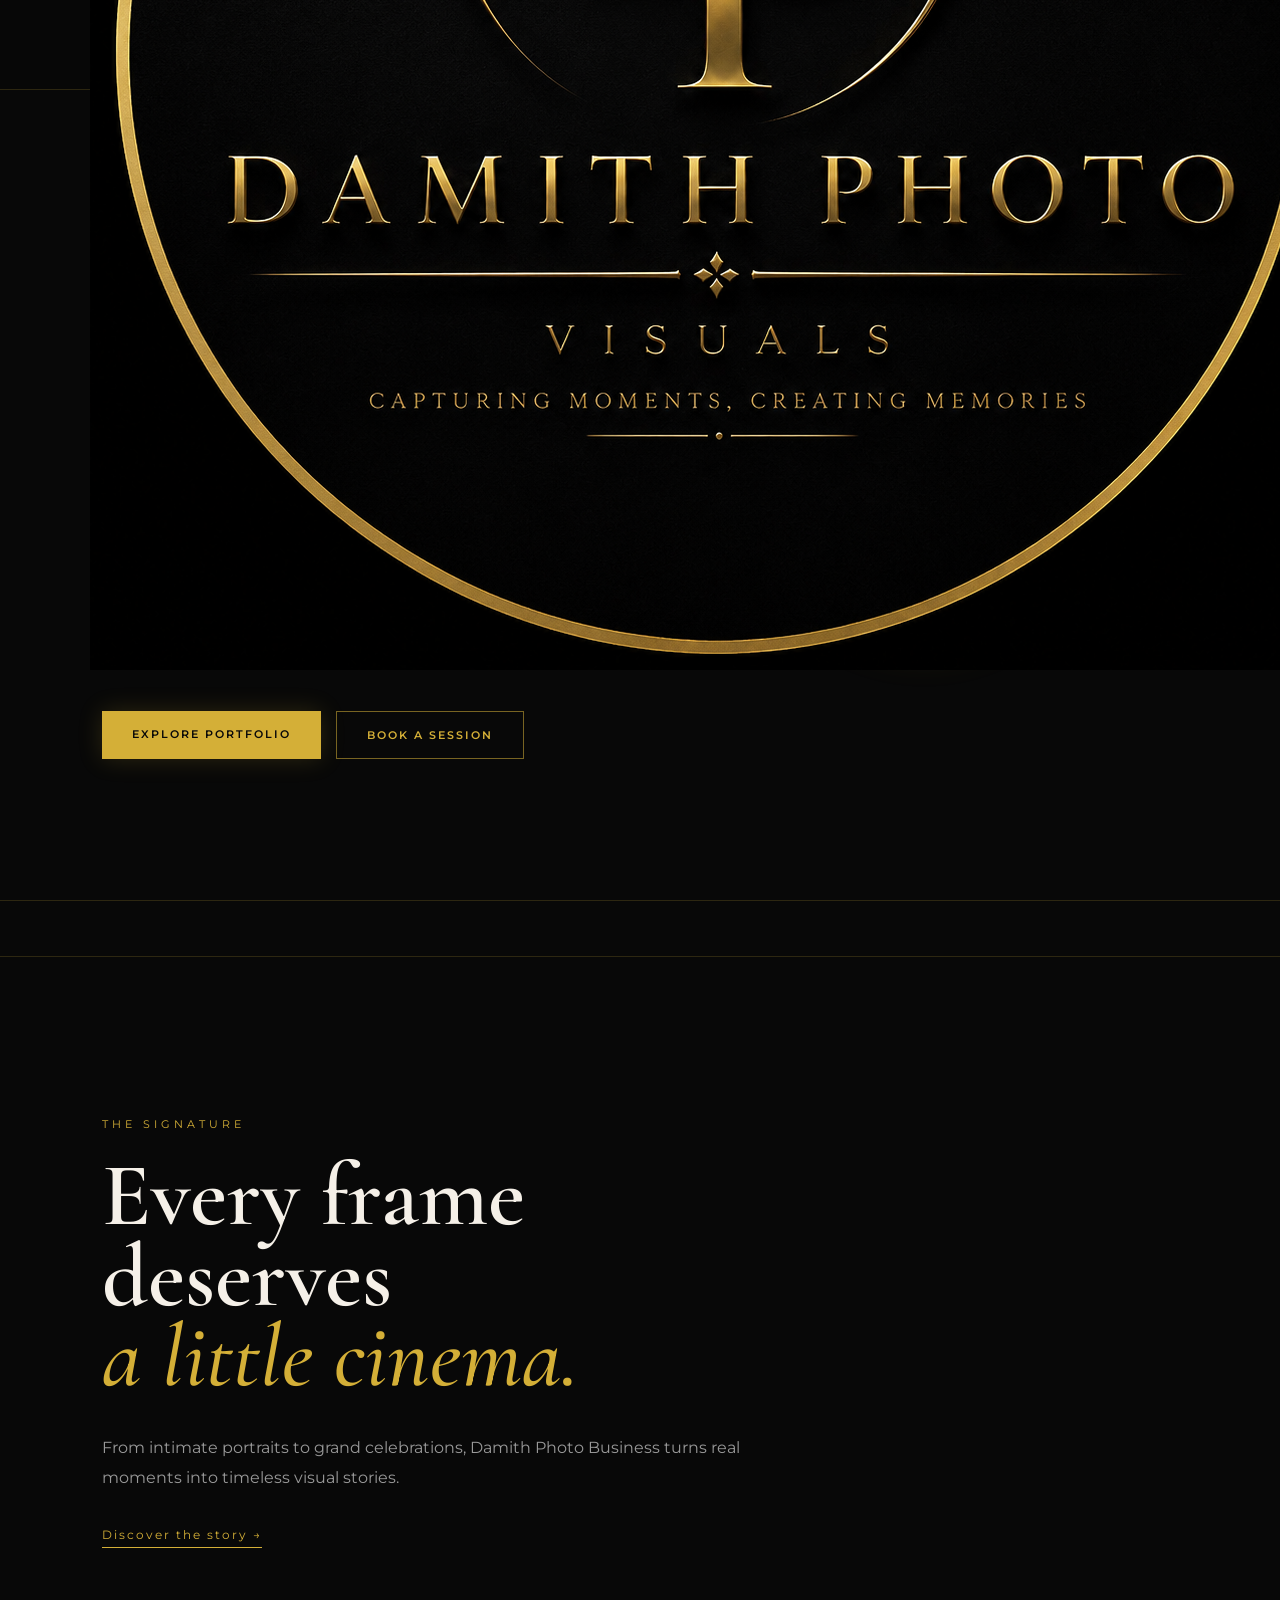
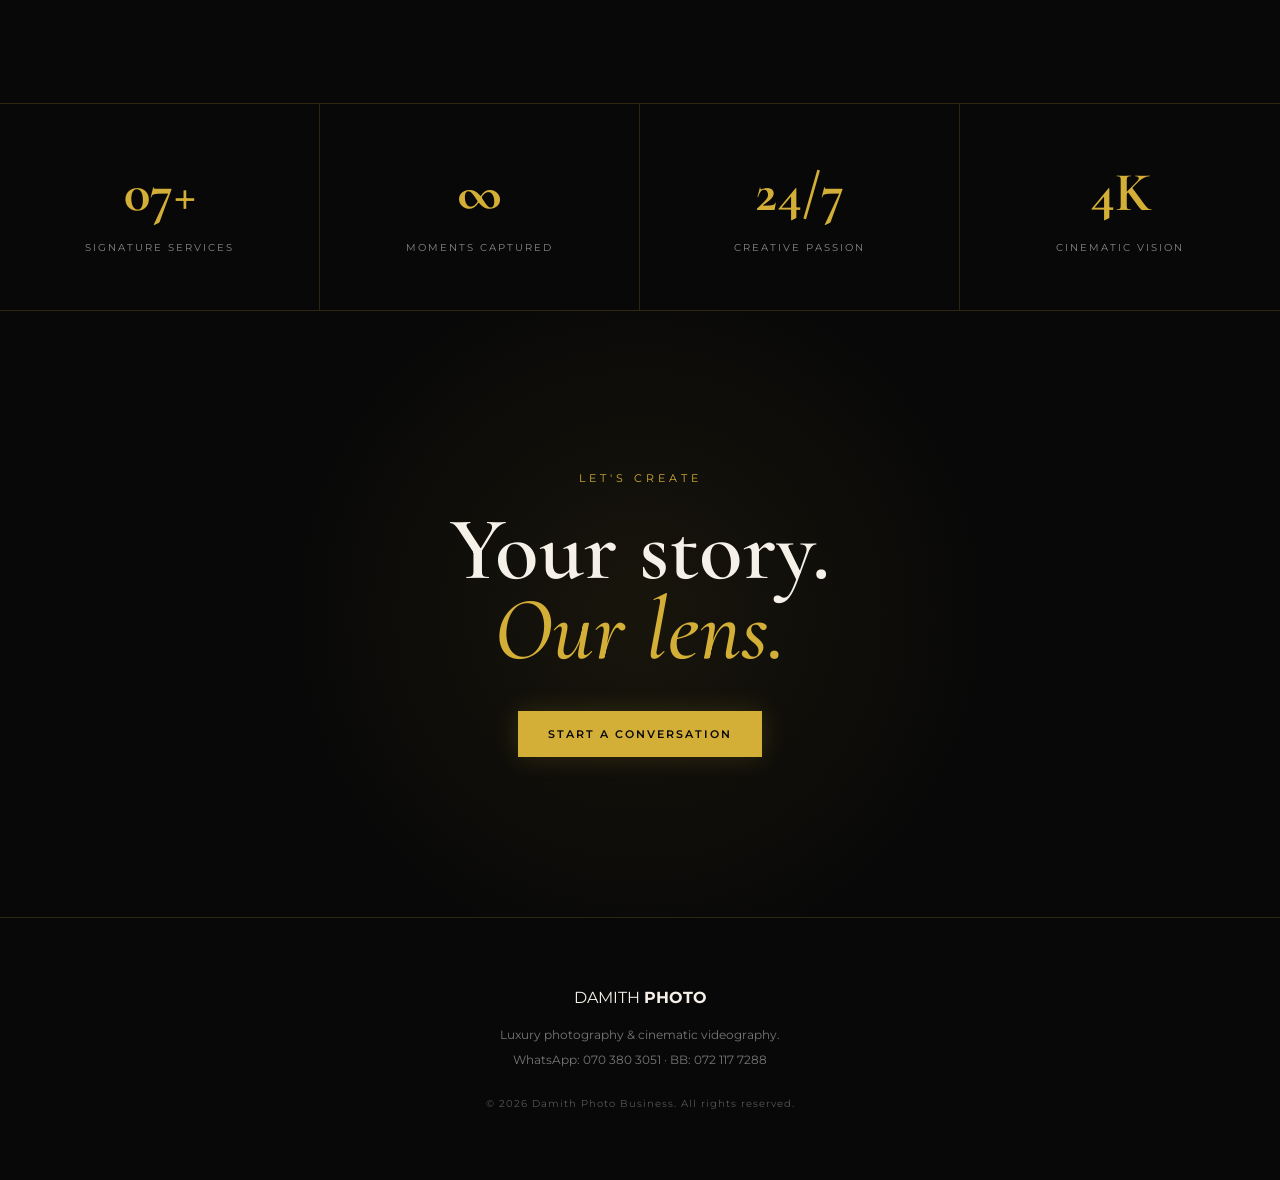
==== commit 5a598cb0: "Update index.html" ====
--- a/index.html
+++ b/index.html
@@ -1,5 +1,6 @@
 <!doctype html>
 <html lang="en">
+
 <head>
 <meta charset="utf-8">
 <meta name="viewport" content="width=device-width,initial-scale=1">
@@ -17,192 +18,270 @@
 <link rel="stylesheet" href="style.css">
 </head>
 
+
 <body>
 
+
+<!-- =========================
+     HEADER
+========================= -->
+
 <header class="nav">
 
-<!-- HEADER LOGO ONLY -->
-<a class="logo header-logo" href="index.html">
-  <img
-    src="5F45AFE8-B9B1-4BA0-9036-7DCE2C231B13.png"
-    alt="Damith Photo">
-</a>
-
-<button class="menu" aria-label="Menu">☰</button>
-
-<nav>
-  <a class="active" href="index.html">Home</a>
-  <a href="portfolio.html">Portfolio</a>
-  <a href="photography.html">Photography</a>
-  <a href="services.html">Services</a>
-  <a href="about.html">About</a>
-  <a href="contact.html">Contact</a>
-</nav>
+  <!-- SMALL HEADER LOGO ONLY -->
+
+  <a href="index.html" class="header-logo">
+    <img
+      src="5F45AFE8-B9B1-4BA0-9036-7DCE2C231B13.png"
+      alt="Damith Photo">
+  </a>
+
+
+  <!-- MENU -->
+
+  <button class="menu" aria-label="Menu">
+    ☰
+  </button>
+
+
+  <!-- NAVIGATION -->
+
+  <nav>
+
+    <a class="active" href="index.html">
+      Home
+    </a>
+
+    <a href="portfolio.html">
+      Portfolio
+    </a>
+
+    <a href="photography.html">
+      Photography
+    </a>
+
+    <a href="services.html">
+      Services
+    </a>
+
+    <a href="about.html">
+      About
+    </a>
+
+    <a href="contact.html">
+      Contact
+    </a>
+
+  </nav>
 
 </header>
 
 
+
 <main>
 
-<!-- HERO -->
+
+<!-- =========================
+     HERO
+========================= -->
 
 <section class="hero">
 
-<div class="hero-copy reveal">
-
-<p class="eyebrow">
-EST. • VISUAL STORIES • SRI LANKA
-</p>
-
-<h1>
-Moments<br>
-<em>made eternal.</em>
-</h1>
-
-<p class="lead">
-Luxury cinematic photography & visual storytelling
-crafted with emotion, elegance and detail.
-</p>
-
-<div class="actions">
-
-<a class="btn gold" href="portfolio.html">
-Explore Portfolio
-</a>
-
-<a class="btn ghost" href="contact.html">
-Book a Session
-</a>
-
-</div>
-
-</div>
-
-
-<!-- HERO LOGO -->
-
-<div class="hero-card">
-
-  <div class="logo-orbit"></div>
-
-  <img
-    class="main-logo"
-    src="5F45AFE8-B9B1-4BA0-9036-7DCE2C231B13.png"
-    alt="Damith Photo">
-
-</div>
-
-</section>
-
-
-<!-- MARQUEE -->
+
+  <!-- HERO TEXT -->
+
+  <div class="hero-copy reveal">
+
+    <p class="eyebrow">
+      EST. • VISUAL STORIES • SRI LANKA
+    </p>
+
+
+    <h1>
+      Moments<br>
+      <em>made eternal.</em>
+    </h1>
+
+
+    <p class="lead">
+      Luxury cinematic photography & visual storytelling
+      crafted with emotion, elegance and detail.
+    </p>
+
+
+    <div class="actions">
+
+      <a class="btn gold" href="portfolio.html">
+        Explore Portfolio
+      </a>
+
+      <a class="btn ghost" href="contact.html">
+        Book a Session
+      </a>
+
+    </div>
+
+  </div>
+
+
+
+  <!-- =========================
+       HERO LARGE LOGO
+  ========================= -->
+
+  <div class="hero-card">
+
+    <div class="logo-orbit"></div>
+
+    <img
+      class="main-logo"
+      src="5F45AFE8-B9B1-4BA0-9036-7DCE2C231B13.png"
+      alt="Damith Photo">
+
+  </div>
+
+
+</section>
+
+
+
+<!-- =========================
+     MARQUEE
+========================= -->
 
 <section class="marquee">
 
-<div>
-WEDDINGS ✦ PORTRAITS ✦ EVENTS ✦ MODELS ✦
-CINEMATIC FILMS ✦ PRE-SHOOTS ✦
-</div>
-
-</section>
-
-
-<!-- INTRO -->
+  <div>
+    WEDDINGS ✦ PORTRAITS ✦ EVENTS ✦ MODELS ✦
+    CINEMATIC FILMS ✦ PRE-SHOOTS ✦
+  </div>
+
+</section>
+
+
+
+<!-- =========================
+     INTRO
+========================= -->
 
 <section class="intro reveal">
 
-<p class="eyebrow">
-THE SIGNATURE
-</p>
-
-<h2>
-Every frame deserves<br>
-<em>a little cinema.</em>
-</h2>
-
-<p>
-From intimate portraits to grand celebrations,
-Damith Photo Business turns real moments into
-timeless visual stories.
-</p>
-
-<a class="text-link" href="about.html">
-Discover the story →
-</a>
-
-</section>
-
-
-<!-- STATS -->
+  <p class="eyebrow">
+    THE SIGNATURE
+  </p>
+
+
+  <h2>
+    Every frame deserves<br>
+    <em>a little cinema.</em>
+  </h2>
+
+
+  <p>
+    From intimate portraits to grand celebrations,
+    Damith Photo Business turns real moments into
+    timeless visual stories.
+  </p>
+
+
+  <a class="text-link" href="about.html">
+    Discover the story →
+  </a>
+
+</section>
+
+
+
+<!-- =========================
+     STATS
+========================= -->
 
 <section class="stats">
 
-<div>
-<strong>07+</strong>
-<span>Signature Services</span>
-</div>
-
-<div>
-<strong>∞</strong>
-<span>Moments Captured</span>
-</div>
-
-<div>
-<strong>24/7</strong>
-<span>Creative Passion</span>
-</div>
-
-<div>
-<strong>4K</strong>
-<span>Cinematic Vision</span>
-</div>
-
-</section>
-
-
-<!-- CTA -->
+
+  <div>
+    <strong>07+</strong>
+    <span>Signature Services</span>
+  </div>
+
+
+  <div>
+    <strong>∞</strong>
+    <span>Moments Captured</span>
+  </div>
+
+
+  <div>
+    <strong>24/7</strong>
+    <span>Creative Passion</span>
+  </div>
+
+
+  <div>
+    <strong>4K</strong>
+    <span>Cinematic Vision</span>
+  </div>
+
+
+</section>
+
+
+
+<!-- =========================
+     CTA
+========================= -->
 
 <section class="cta reveal">
 
-<p class="eyebrow">
-LET'S CREATE
-</p>
-
-<h2>
-Your story.<br>
-<em>Our lens.</em>
-</h2>
-
-<a class="btn gold" href="contact.html">
-Start a Conversation
-</a>
-
-</section>
+  <p class="eyebrow">
+    LET'S CREATE
+  </p>
+
+
+  <h2>
+    Your story.<br>
+    <em>Our lens.</em>
+  </h2>
+
+
+  <a class="btn gold" href="contact.html">
+    Start a Conversation
+  </a>
+
+</section>
+
 
 </main>
 
 
-<!-- FOOTER -->
+
+<!-- =========================
+     FOOTER
+========================= -->
 
 <footer>
 
-<div class="logo">
-DAMITH <b>PHOTO</b>
-</div>
-
-<p>
-Luxury photography & cinematic videography.
-</p>
-
-<p>
-WhatsApp: 070 380 3051 · BB: 072 117 7288
-</p>
-
-<small>
-© 2026 Damith Photo Business. All rights reserved.
-</small>
+  <div class="logo">
+    DAMITH <b>PHOTO</b>
+  </div>
+
+
+  <p>
+    Luxury photography & cinematic videography.
+  </p>
+
+
+  <p>
+    WhatsApp: 070 380 3051 · BB: 072 117 7288
+  </p>
+
+
+  <small>
+    © 2026 Damith Photo Business. All rights reserved.
+  </small>
 
 </footer>
+
 
 
 <script src="script.js"></script>
--- a/style.css
+++ b/style.css
@@ -39,16 +39,21 @@
   backdrop-filter:blur(14px);
 }
 
-.nav .logo{
+/* HEADER LOGO ONLY */
+.nav > .logo{
   display:flex;
   align-items:center;
-}
-
-.nav .logo img{
-  width:110px;
-  height:auto;
+  width:45px;
+  height:45px;
+  overflow:hidden;
+  flex-shrink:0;
+}
+
+.nav > .logo img{
+  width:45px !important;
+  height:45px !important;
+  object-fit:contain;
   display:block;
-  object-fit:contain;
 }
 
 nav{
@@ -181,14 +186,12 @@
 }
 
 
-/* Gold animated ring */
+/* GOLD ANIMATED RING */
 
 .logo-orbit{
   position:absolute;
-
   width:300px;
   height:300px;
-
   border-radius:50%;
   border:2px solid #d4af37;
 
@@ -197,25 +200,19 @@
     0 0 45px rgba(212,175,55,.18);
 
   animation:logoSpin 10s linear infinite;
-
   z-index:1;
 }
 
 
-/* Moving gold light */
+/* MOVING GOLD LIGHT */
 
 .logo-orbit::before{
   content:"";
-
   position:absolute;
-
   width:10px;
   height:10px;
-
   border-radius:50%;
-
   background:#f4d35e;
-
   top:-6px;
   left:50%;
 
@@ -226,33 +223,24 @@
 }
 
 
-/* =========================
-   ROUND LOGO
-========================= */
-
-.main-logo{
+/* ROUND HERO LOGO */
+
+.hero-card .main-logo{
   width:274px;
   height:274px;
-
   object-fit:cover;
-
   border-radius:50%;
-
   position:relative;
   z-index:2;
-
   display:block;
-
   border:none;
-
   box-shadow:none;
 }
 
 
-/* Ring rotation */
+/* RING ROTATION */
 
 @keyframes logoSpin{
-
   from{
     transform:rotate(0deg);
   }
@@ -260,7 +248,6 @@
   to{
     transform:rotate(360deg);
   }
-
 }
 
 
@@ -271,14 +258,10 @@
 .marquee{
   overflow:hidden;
   white-space:nowrap;
-
   border-top:1px solid rgba(212,175,55,.18);
   border-bottom:1px solid rgba(212,175,55,.18);
-
   padding:20px 0;
-
-  color:#d4af37;
-
+  color:#d4af37;
   font-size:12px;
   letter-spacing:3px;
 }
@@ -290,7 +273,6 @@
 }
 
 @keyframes marquee{
-
   from{
     transform:translateX(0);
   }
@@ -298,7 +280,6 @@
   to{
     transform:translateX(-100%);
   }
-
 }
 
 
@@ -341,7 +322,6 @@
 .stats{
   display:grid;
   grid-template-columns:repeat(4,1fr);
-
   border-top:1px solid rgba(212,175,55,.18);
   border-bottom:1px solid rgba(212,175,55,.18);
 }
@@ -349,7 +329,6 @@
 .stats div{
   padding:55px 20px;
   text-align:center;
-
   border-right:1px solid rgba(212,175,55,.18);
 }
 
@@ -359,13 +338,9 @@
 
 .stats strong{
   display:block;
-
   font-family:'Cormorant Garamond',serif;
-
   font-size:55px;
-
-  color:#d4af37;
-
+  color:#d4af37;
   margin-bottom:10px;
 }
 
@@ -404,9 +379,7 @@
 
 footer{
   padding:70px 8%;
-
   border-top:1px solid rgba(212,175,55,.18);
-
   text-align:center;
 }
 
@@ -423,9 +396,7 @@
 footer small{
   display:block;
   margin-top:30px;
-
   color:#555;
-
   font-size:10px;
   letter-spacing:1px;
 }
@@ -461,8 +432,15 @@
     padding:0 6%;
   }
 
-  .nav .logo img{
-    width:90px;
+  /* HEADER LOGO ONLY */
+  .nav > .logo{
+    width:38px;
+    height:38px;
+  }
+
+  .nav > .logo img{
+    width:38px !important;
+    height:38px !important;
   }
 
   .menu{
@@ -471,20 +449,13 @@
 
   nav{
     position:absolute;
-
     top:75px;
     left:0;
-
     width:100%;
-
     background:#080808;
-
     display:none;
-
     flex-direction:column;
-
     padding:30px 8%;
-
     border-bottom:1px solid rgba(212,175,55,.2);
   }
 
@@ -501,9 +472,7 @@
 
   .hero{
     grid-template-columns:1fr;
-
     padding:60px 7%;
-
     gap:20px;
   }
 
@@ -512,26 +481,19 @@
   }
 
 
-  /* LOGO AREA */
+  /* HERO LOGO AREA */
 
   .hero-card{
     height:360px;
-
     margin-top:20px;
   }
-
-
-  /* Gold ring */
 
   .logo-orbit{
     width:270px;
     height:270px;
   }
 
-
-  /* Circular logo */
-
-  .main-logo{
+  .hero-card .main-logo{
     width:244px;
     height:244px;
   }
@@ -554,7 +516,6 @@
   .stats strong{
     font-size:45px;
   }
-
 }
 
 
@@ -590,63 +551,9 @@
     height:250px;
   }
 
-  .main-logo{
+  .hero-card .main-logo{
     width:226px;
     height:226px;
   }
 
 }
-
-/* =========================
-   SMALL HEADER LOGO ONLY
-========================= */
-
-.nav .logo img{
-  width:75px !important;
-  height:auto !important;
-}
-
-/* Mobile header logo */
-@media(max-width:800px){
-
-  .nav .logo img{
-    width:65px !important;
-    height:auto !important;
-  }
-
-}
-/* HEADER LOGO ONLY */
-.nav > .logo img{
-  width:55px !important;
-  height:auto !important;
-  display:block;
-}
-
-/* MOBILE HEADER LOGO ONLY */
-@media(max-width:800px){
-  .nav > .logo img{
-    width:50px !important;
-    height:auto !important;
-  }
-}
-/* =========================
-   HEADER LOGO ONLY - SMALLER
-========================= */
-
-.nav > .logo img{
-  width:110px !important;
-  height:auto !important;
-  transform:scale(0.55) !important;
-  transform-origin:center center;
-}
-
-/* MOBILE HEADER LOGO ONLY */
-@media(max-width:800px){
-
-  .nav > .logo img{
-    width:90px !important;
-    height:auto !important;
-    transform:scale(0.55) !important;
-  }
-
-}
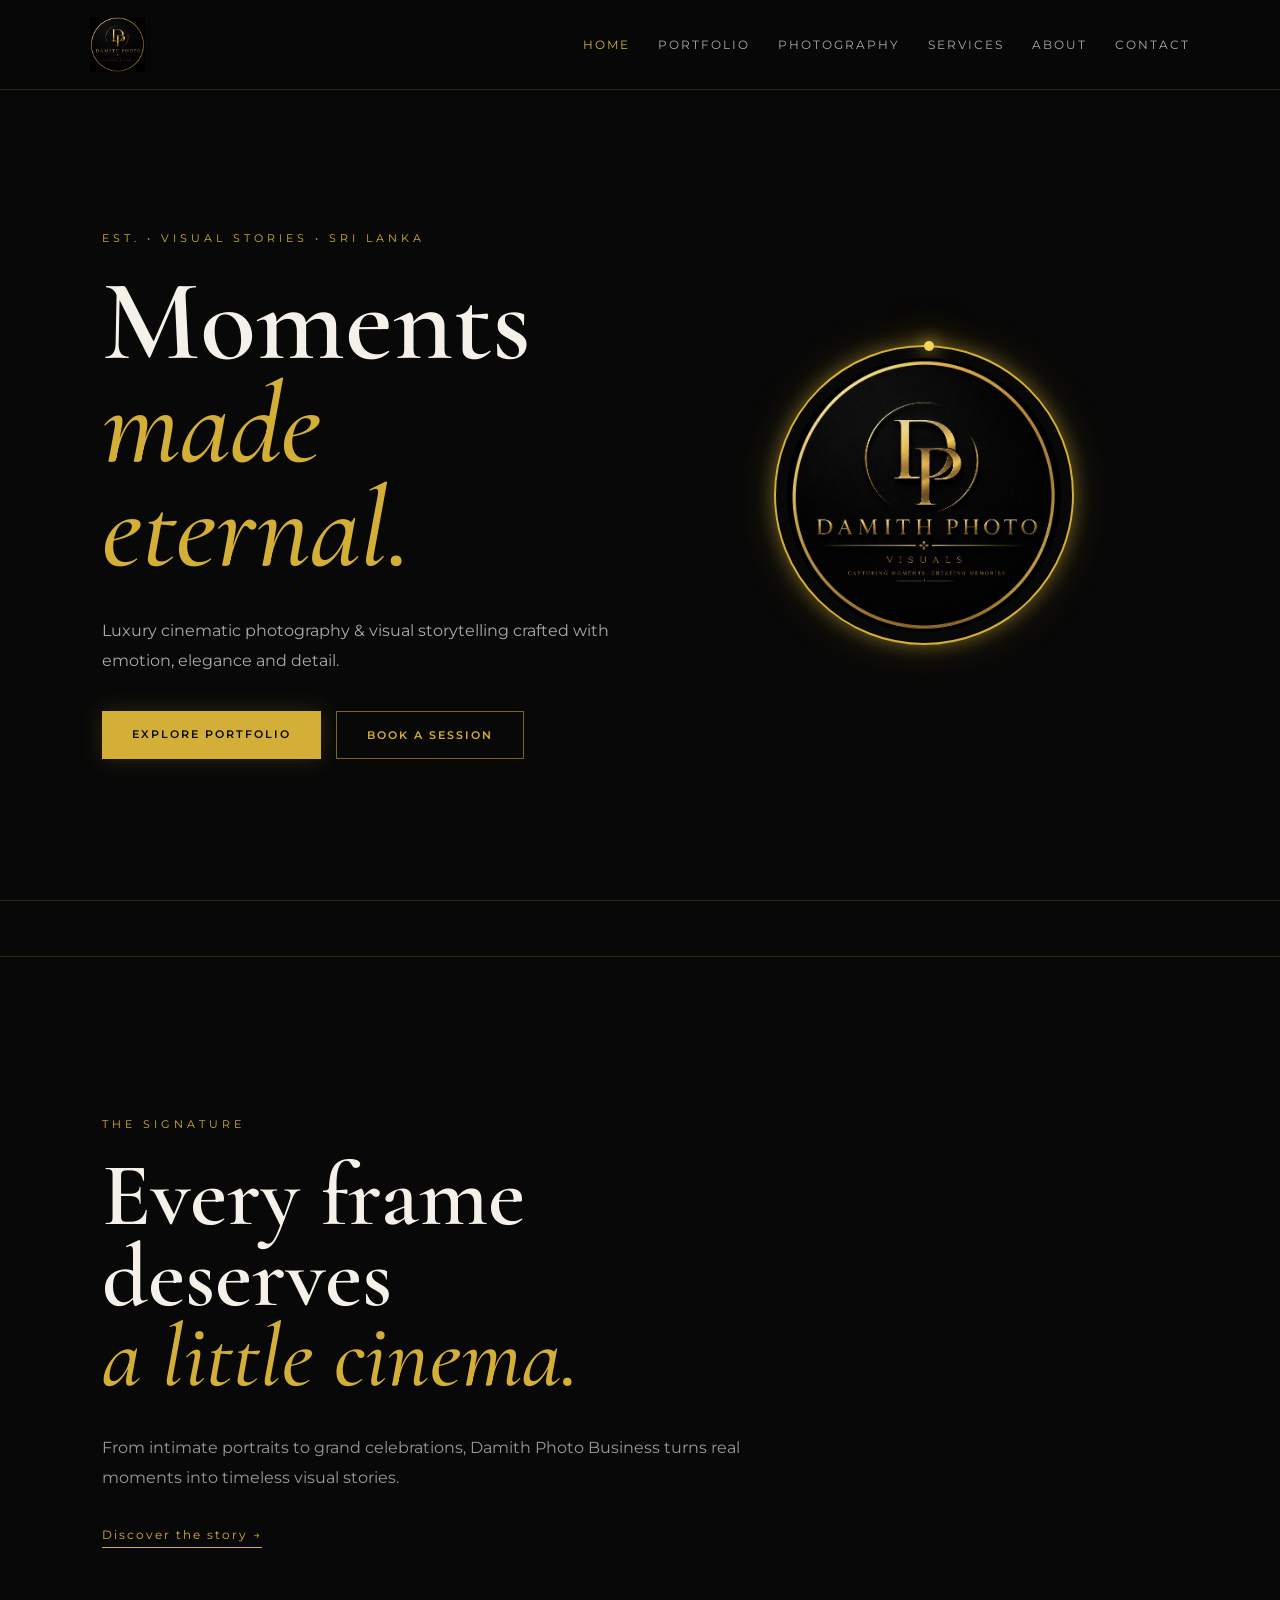
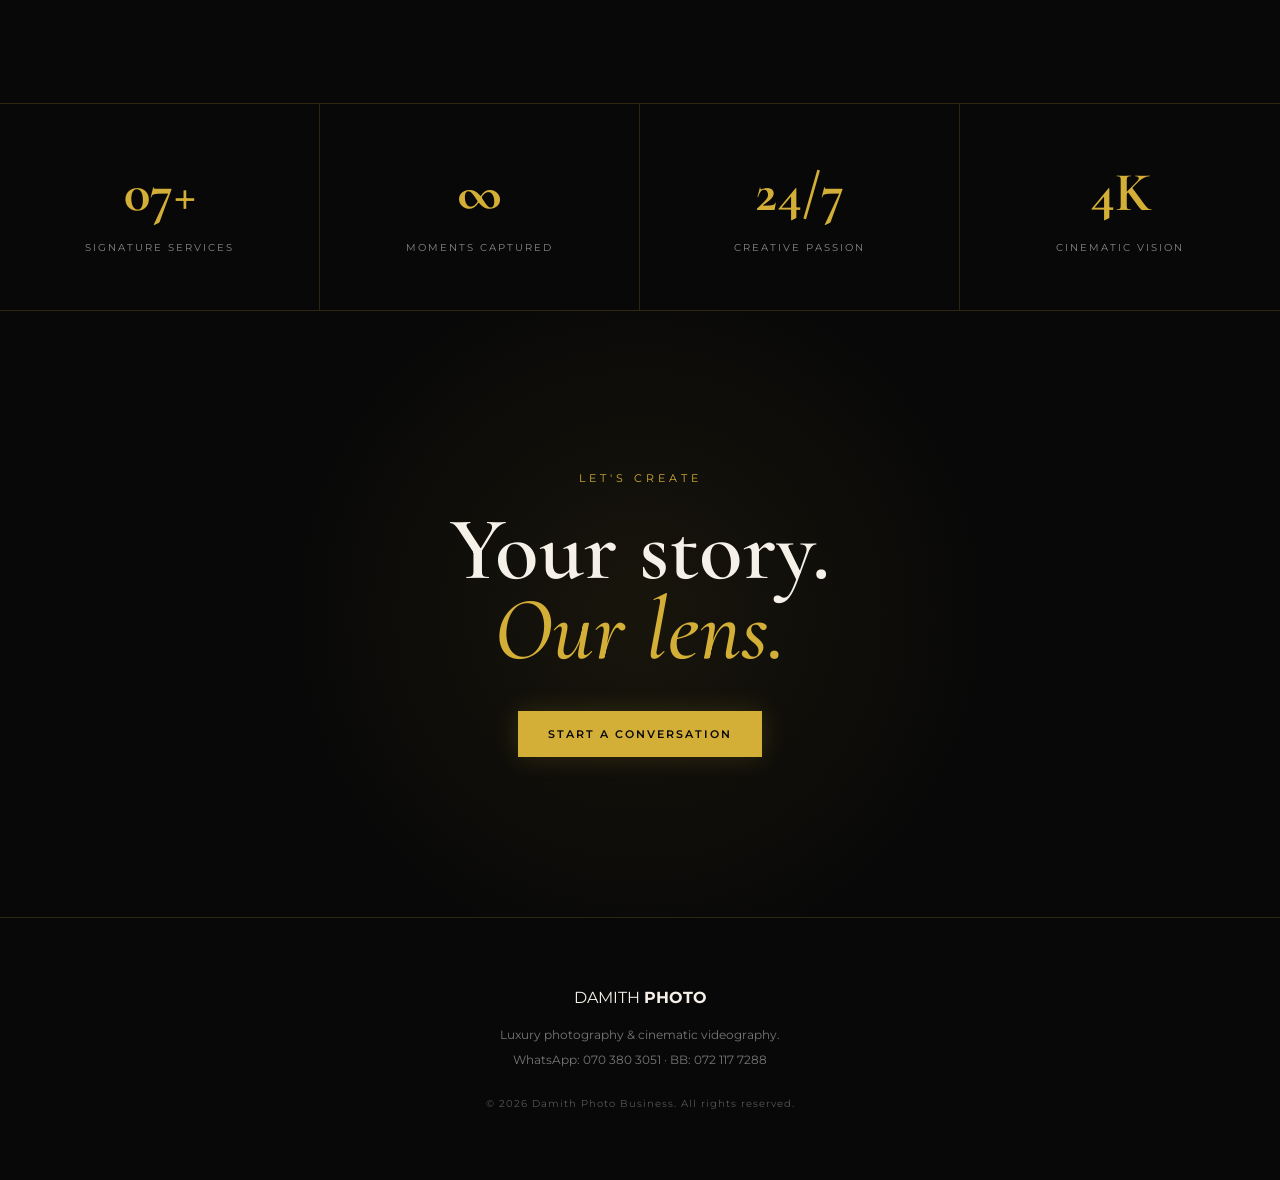
==== commit 073e241d: "Update index.html" ====
--- a/index.html
+++ b/index.html
@@ -2,20 +2,37 @@
 <html lang="en">
 
 <head>
+
 <meta charset="utf-8">
-<meta name="viewport" content="width=device-width,initial-scale=1">
+
+<meta name="viewport"
+content="width=device-width, initial-scale=1">
 
 <title>Damith Photo | Luxury Photography</title>
 
-<meta name="description"
-content="Damith Photo Business — luxury cinematic photography and videography for weddings, events, portraits and more.">
+<meta
+name="description"
+content="Damith Photo Business — luxury cinematic photography and videography for weddings, events, portraits and more."
+>
 
 <link rel="preconnect" href="https://fonts.googleapis.com">
-<link rel="preconnect" href="https://fonts.gstatic.com" crossorigin>
-
-<link href="https://fonts.googleapis.com/css2?family=Cormorant+Garamond:wght@500;600;700&family=Montserrat:wght@400;500;600&display=swap" rel="stylesheet">
-
-<link rel="stylesheet" href="style.css">
+
+<link
+rel="preconnect"
+href="https://fonts.gstatic.com"
+crossorigin
+>
+
+<link
+href="https://fonts.googleapis.com/css2?family=Cormorant+Garamond:wght@500;600;700&family=Montserrat:wght@400;500;600&display=swap"
+rel="stylesheet"
+>
+
+<link
+rel="stylesheet"
+href="style.css"
+>
+
 </head>
 
 
@@ -23,61 +40,91 @@
 
 
 <!-- =========================
-     HEADER
+     HEADER / NAVIGATION
 ========================= -->
 
 <header class="nav">
 
-  <!-- SMALL HEADER LOGO ONLY -->
-
-  <a href="index.html" class="header-logo">
-    <img
-      src="5F45AFE8-B9B1-4BA0-9036-7DCE2C231B13.png"
-      alt="Damith Photo">
-  </a>
-
-
-  <!-- MENU -->
-
-  <button class="menu" aria-label="Menu">
-    ☰
-  </button>
-
-
-  <!-- NAVIGATION -->
-
-  <nav>
-
-    <a class="active" href="index.html">
-      Home
-    </a>
-
-    <a href="portfolio.html">
-      Portfolio
-    </a>
-
-    <a href="photography.html">
-      Photography
-    </a>
-
-    <a href="services.html">
-      Services
-    </a>
-
-    <a href="about.html">
-      About
-    </a>
-
-    <a href="contact.html">
-      Contact
-    </a>
-
-  </nav>
+
+<!-- SMALL HEADER LOGO ONLY -->
+
+<a
+href="index.html"
+class="header-logo"
+aria-label="Damith Photo Home"
+>
+
+<img
+src="5F45AFE8-B9B1-4BA0-9036-7DCE2C231B13.png"
+alt="Damith Photo Logo"
+>
+
+</a>
+
+
+<!-- MOBILE MENU BUTTON -->
+
+<button
+class="menu"
+type="button"
+aria-label="Open navigation menu"
+aria-expanded="false"
+>
+☰
+</button>
+
+
+<!-- NAVIGATION -->
+
+<nav>
+
+<a
+class="active"
+href="index.html"
+>
+Home
+</a>
+
+<a
+href="portfolio.html"
+>
+Portfolio
+</a>
+
+<a
+href="photography.html"
+>
+Photography
+</a>
+
+<a
+href="services.html"
+>
+Services
+</a>
+
+<a
+href="about.html"
+>
+About
+</a>
+
+<a
+href="contact.html"
+>
+Contact
+</a>
+
+</nav>
 
 </header>
 
 
 
+<!-- =========================
+     MAIN CONTENT
+========================= -->
+
 <main>
 
 
@@ -88,58 +135,88 @@
 <section class="hero">
 
 
-  <!-- HERO TEXT -->
-
-  <div class="hero-copy reveal">
-
-    <p class="eyebrow">
-      EST. • VISUAL STORIES • SRI LANKA
-    </p>
-
-
-    <h1>
-      Moments<br>
-      <em>made eternal.</em>
-    </h1>
-
-
-    <p class="lead">
-      Luxury cinematic photography & visual storytelling
-      crafted with emotion, elegance and detail.
-    </p>
-
-
-    <div class="actions">
-
-      <a class="btn gold" href="portfolio.html">
-        Explore Portfolio
-      </a>
-
-      <a class="btn ghost" href="contact.html">
-        Book a Session
-      </a>
-
-    </div>
-
-  </div>
-
-
-
-  <!-- =========================
-       HERO LARGE LOGO
-  ========================= -->
-
-  <div class="hero-card">
-
-    <div class="logo-orbit"></div>
-
-    <img
-      class="main-logo"
-      src="5F45AFE8-B9B1-4BA0-9036-7DCE2C231B13.png"
-      alt="Damith Photo">
-
-  </div>
-
+<!-- HERO TEXT -->
+
+<div class="hero-copy reveal">
+
+
+<p class="eyebrow">
+EST. • VISUAL STORIES • SRI LANKA
+</p>
+
+
+<h1>
+
+Moments
+<br>
+
+<em>
+made eternal.
+</em>
+
+</h1>
+
+
+<p class="lead">
+
+Luxury cinematic photography & visual storytelling
+crafted with emotion, elegance and detail.
+
+</p>
+
+
+<!-- HERO BUTTONS -->
+
+<div class="actions">
+
+
+<a
+class="btn gold"
+href="portfolio.html"
+>
+Explore Portfolio
+</a>
+
+
+<a
+class="btn ghost"
+href="contact.html"
+>
+Book a Session
+</a>
+
+
+</div>
+
+</div>
+
+
+
+<!-- =========================
+     HERO LOGO
+========================= -->
+
+<div class="hero-card">
+
+
+<!-- ANIMATED GOLD RING -->
+
+<div
+class="logo-orbit"
+aria-hidden="true"
+>
+</div>
+
+
+<!-- LARGE HERO LOGO -->
+
+<img
+class="main-logo"
+src="5F45AFE8-B9B1-4BA0-9036-7DCE2C231B13.png"
+alt="Damith Photo"
+>
+
+</div>
 
 </section>
 
@@ -149,12 +226,21 @@
      MARQUEE
 ========================= -->
 
-<section class="marquee">
-
-  <div>
-    WEDDINGS ✦ PORTRAITS ✦ EVENTS ✦ MODELS ✦
-    CINEMATIC FILMS ✦ PRE-SHOOTS ✦
-  </div>
+<section
+class="marquee"
+aria-label="Services"
+>
+
+<div>
+
+WEDDINGS ✦
+PORTRAITS ✦
+EVENTS ✦
+MODELS ✦
+CINEMATIC FILMS ✦
+PRE-SHOOTS ✦
+
+</div>
 
 </section>
 
@@ -166,27 +252,41 @@
 
 <section class="intro reveal">
 
-  <p class="eyebrow">
-    THE SIGNATURE
-  </p>
-
-
-  <h2>
-    Every frame deserves<br>
-    <em>a little cinema.</em>
-  </h2>
-
-
-  <p>
-    From intimate portraits to grand celebrations,
-    Damith Photo Business turns real moments into
-    timeless visual stories.
-  </p>
-
-
-  <a class="text-link" href="about.html">
-    Discover the story →
-  </a>
+
+<p class="eyebrow">
+THE SIGNATURE
+</p>
+
+
+<h2>
+
+Every frame deserves
+<br>
+
+<em>
+a little cinema.
+</em>
+
+</h2>
+
+
+<p>
+
+From intimate portraits to grand celebrations,
+Damith Photo Business turns real moments into
+timeless visual stories.
+
+</p>
+
+
+<a
+class="text-link"
+href="about.html"
+>
+
+Discover the story →
+
+</a>
 
 </section>
 
@@ -199,29 +299,56 @@
 <section class="stats">
 
 
-  <div>
-    <strong>07+</strong>
-    <span>Signature Services</span>
-  </div>
-
-
-  <div>
-    <strong>∞</strong>
-    <span>Moments Captured</span>
-  </div>
-
-
-  <div>
-    <strong>24/7</strong>
-    <span>Creative Passion</span>
-  </div>
-
-
-  <div>
-    <strong>4K</strong>
-    <span>Cinematic Vision</span>
-  </div>
-
+<div>
+
+<strong>
+07+
+</strong>
+
+<span>
+Signature Services
+</span>
+
+</div>
+
+
+<div>
+
+<strong>
+∞
+</strong>
+
+<span>
+Moments Captured
+</span>
+
+</div>
+
+
+<div>
+
+<strong>
+24/7
+</strong>
+
+<span>
+Creative Passion
+</span>
+
+</div>
+
+
+<div>
+
+<strong>
+4K
+</strong>
+
+<span>
+Cinematic Vision
+</span>
+
+</div>
 
 </section>
 
@@ -233,20 +360,30 @@
 
 <section class="cta reveal">
 
-  <p class="eyebrow">
-    LET'S CREATE
-  </p>
-
-
-  <h2>
-    Your story.<br>
-    <em>Our lens.</em>
-  </h2>
-
-
-  <a class="btn gold" href="contact.html">
-    Start a Conversation
-  </a>
+
+<p class="eyebrow">
+LET'S CREATE
+</p>
+
+
+<h2>
+
+Your story.
+<br>
+
+<em>
+Our lens.
+</em>
+
+</h2>
+
+
+<a
+class="btn gold"
+href="contact.html"
+>
+Start a Conversation
+</a>
 
 </section>
 
@@ -261,30 +398,57 @@
 
 <footer>
 
-  <div class="logo">
-    DAMITH <b>PHOTO</b>
-  </div>
-
-
-  <p>
-    Luxury photography & cinematic videography.
-  </p>
-
-
-  <p>
-    WhatsApp: 070 380 3051 · BB: 072 117 7288
-  </p>
-
-
-  <small>
-    © 2026 Damith Photo Business. All rights reserved.
-  </small>
+
+<div class="logo">
+
+DAMITH
+<b>
+PHOTO
+</b>
+
+</div>
+
+
+<p>
+Luxury photography & cinematic videography.
+</p>
+
+
+<p>
+
+WhatsApp:
+<a href="https://wa.me/94703803051">
+070 380 3051
+</a>
+
+·
+
+BB:
+<a href="tel:+94721177288">
+072 117 7288
+</a>
+
+</p>
+
+
+<small>
+
+© 2026 Damith Photo Business.
+All rights reserved.
+
+</small>
 
 </footer>
 
 
 
+<!-- =========================
+     JAVASCRIPT
+========================= -->
+
 <script src="script.js"></script>
 
+
 </body>
+
 </html>
--- a/style.css
+++ b/style.css
@@ -27,34 +27,59 @@
 
 .nav{
   height:90px;
+
   display:flex;
   align-items:center;
   justify-content:space-between;
+
   padding:0 7%;
+
   border-bottom:1px solid rgba(212,175,55,.18);
+
   position:sticky;
   top:0;
   z-index:1000;
+
   background:rgba(8,8,8,.92);
+
   backdrop-filter:blur(14px);
 }
 
-/* HEADER LOGO ONLY */
-.nav > .logo{
+
+/* =========================
+   HEADER LOGO
+   ONLY THIS LOGO IS SMALL
+========================= */
+
+.header-logo{
+  width:55px;
+  height:55px;
+
   display:flex;
   align-items:center;
-  width:45px;
-  height:45px;
+  justify-content:center;
+
+  flex-shrink:0;
+
   overflow:hidden;
-  flex-shrink:0;
-}
-
-.nav > .logo img{
-  width:45px !important;
-  height:45px !important;
+}
+
+.header-logo img{
+  width:55px !important;
+  height:55px !important;
+
+  max-width:55px !important;
+  max-height:55px !important;
+
   object-fit:contain;
+
   display:block;
 }
+
+
+/* =========================
+   NAVIGATION
+========================= */
 
 nav{
   display:flex;
@@ -65,7 +90,9 @@
   font-size:12px;
   letter-spacing:2px;
   text-transform:uppercase;
+
   color:#aaa;
+
   transition:.3s;
 }
 
@@ -74,12 +101,22 @@
   color:#d4af37;
 }
 
+
+/* =========================
+   MENU
+========================= */
+
 .menu{
   display:none;
+
   background:none;
   border:0;
+
   color:#d4af37;
+
   font-size:28px;
+
+  cursor:pointer;
 }
 
 
@@ -89,10 +126,15 @@
 
 .hero{
   min-height:calc(100vh - 90px);
+
   display:grid;
+
   grid-template-columns:1fr 1fr;
+
   align-items:center;
+
   gap:60px;
+
   padding:70px 8%;
 }
 
@@ -104,95 +146,135 @@
 .eyebrow{
   font-size:11px;
   letter-spacing:4px;
+
   color:#d4af37;
+
   margin-bottom:25px;
 }
 
 h1,
 h2{
   font-family:'Cormorant Garamond',serif;
+
   font-weight:600;
+
   line-height:.9;
 }
 
 h1{
   font-size:clamp(70px,9vw,140px);
+
   margin-bottom:35px;
 }
 
 h1 em,
 h2 em{
   color:#d4af37;
+
   font-weight:500;
 }
 
 .lead{
   max-width:580px;
+
   font-size:16px;
+
   line-height:1.9;
+
   color:#aaa;
+
   margin-bottom:35px;
 }
+
+
+/* =========================
+   BUTTONS
+========================= */
 
 .actions{
   display:flex;
+
   gap:15px;
+
   flex-wrap:wrap;
 }
 
 .btn{
   display:inline-block;
+
   padding:16px 30px;
+
   font-size:11px;
+
   font-weight:600;
+
   letter-spacing:2px;
+
   text-transform:uppercase;
+
   transition:.4s;
 }
 
 .btn.gold{
   background:#d4af37;
+
   color:#090909;
-  box-shadow:0 0 25px rgba(212,175,55,.18);
+
+  box-shadow:
+    0 0 25px rgba(212,175,55,.18);
 }
 
 .btn.gold:hover{
   transform:translateY(-4px);
-  box-shadow:0 12px 35px rgba(212,175,55,.3);
+
+  box-shadow:
+    0 12px 35px rgba(212,175,55,.3);
 }
 
 .btn.ghost{
   border:1px solid rgba(212,175,55,.55);
+
   color:#d4af37;
 }
 
 .btn.ghost:hover{
   background:#d4af37;
+
   color:#080808;
+
   transform:translateY(-4px);
 }
 
 
 /* =========================
-   HERO LOGO
+   HERO LOGO AREA
 ========================= */
 
 .hero-card{
   height:600px;
+
   position:relative;
+
   display:flex;
+
   align-items:center;
+
   justify-content:center;
 }
 
 
-/* GOLD ANIMATED RING */
+/* =========================
+   GOLD ANIMATED RING
+========================= */
 
 .logo-orbit{
   position:absolute;
+
   width:300px;
   height:300px;
+
   border-radius:50%;
+
   border:2px solid #d4af37;
 
   box-shadow:
@@ -200,19 +282,27 @@
     0 0 45px rgba(212,175,55,.18);
 
   animation:logoSpin 10s linear infinite;
+
   z-index:1;
 }
 
 
-/* MOVING GOLD LIGHT */
+/* =========================
+   MOVING GOLD LIGHT
+========================= */
 
 .logo-orbit::before{
   content:"";
+
   position:absolute;
+
   width:10px;
   height:10px;
+
   border-radius:50%;
+
   background:#f4d35e;
+
   top:-6px;
   left:50%;
 
@@ -223,24 +313,37 @@
 }
 
 
-/* ROUND HERO LOGO */
+/* =========================
+   LARGE HERO LOGO
+   THIS STAYS LARGE
+========================= */
 
 .hero-card .main-logo{
   width:274px;
   height:274px;
+
   object-fit:cover;
+
   border-radius:50%;
+
   position:relative;
+
   z-index:2;
+
   display:block;
+
   border:none;
+
   box-shadow:none;
 }
 
 
-/* RING ROTATION */
+/* =========================
+   RING ROTATION
+========================= */
 
 @keyframes logoSpin{
+
   from{
     transform:rotate(0deg);
   }
@@ -248,6 +351,7 @@
   to{
     transform:rotate(360deg);
   }
+
 }
 
 
@@ -257,22 +361,32 @@
 
 .marquee{
   overflow:hidden;
+
   white-space:nowrap;
+
   border-top:1px solid rgba(212,175,55,.18);
+
   border-bottom:1px solid rgba(212,175,55,.18);
+
   padding:20px 0;
+
   color:#d4af37;
+
   font-size:12px;
+
   letter-spacing:3px;
 }
 
 .marquee div{
   display:inline-block;
+
   padding-left:100%;
+
   animation:marquee 22s linear infinite;
 }
 
 @keyframes marquee{
+
   from{
     transform:translateX(0);
   }
@@ -280,6 +394,7 @@
   to{
     transform:translateX(-100%);
   }
+
 }
 
 
@@ -289,28 +404,38 @@
 
 .intro{
   max-width:900px;
+
   padding:160px 8%;
 }
 
 .intro h2,
 .cta h2{
   font-size:clamp(55px,7vw,100px);
+
   margin-bottom:35px;
 }
 
 .intro > p:not(.eyebrow){
   max-width:650px;
+
   color:#999;
+
   line-height:1.9;
+
   font-size:16px;
+
   margin-bottom:30px;
 }
 
 .text-link{
   color:#d4af37;
+
   font-size:12px;
+
   letter-spacing:2px;
+
   border-bottom:1px solid #d4af37;
+
   padding-bottom:5px;
 }
 
@@ -321,14 +446,19 @@
 
 .stats{
   display:grid;
+
   grid-template-columns:repeat(4,1fr);
+
   border-top:1px solid rgba(212,175,55,.18);
+
   border-bottom:1px solid rgba(212,175,55,.18);
 }
 
 .stats div{
   padding:55px 20px;
+
   text-align:center;
+
   border-right:1px solid rgba(212,175,55,.18);
 }
 
@@ -338,16 +468,23 @@
 
 .stats strong{
   display:block;
+
   font-family:'Cormorant Garamond',serif;
+
   font-size:55px;
+
   color:#d4af37;
+
   margin-bottom:10px;
 }
 
 .stats span{
   font-size:10px;
+
   letter-spacing:2px;
+
   color:#888;
+
   text-transform:uppercase;
 }
 
@@ -358,6 +495,7 @@
 
 .cta{
   padding:160px 8%;
+
   text-align:center;
 
   background:
@@ -379,7 +517,9 @@
 
 footer{
   padding:70px 8%;
+
   border-top:1px solid rgba(212,175,55,.18);
+
   text-align:center;
 }
 
@@ -389,15 +529,21 @@
 
 footer p{
   color:#777;
+
   font-size:12px;
+
   margin:10px;
 }
 
 footer small{
   display:block;
+
   margin-top:30px;
+
   color:#555;
+
   font-size:10px;
+
   letter-spacing:1px;
 }
 
@@ -408,6 +554,7 @@
 
 .reveal{
   opacity:0;
+
   transform:translateY(45px);
 
   transition:
@@ -417,6 +564,7 @@
 
 .reveal.visible{
   opacity:1;
+
   transform:translateY(0);
 }
 
@@ -429,33 +577,55 @@
 
   .nav{
     height:75px;
+
     padding:0 6%;
   }
 
-  /* HEADER LOGO ONLY */
-  .nav > .logo{
-    width:38px;
-    height:38px;
-  }
-
-  .nav > .logo img{
-    width:38px !important;
-    height:38px !important;
-  }
+
+  /* =========================
+     SMALL HEADER LOGO
+  ========================= */
+
+  .header-logo{
+    width:48px;
+    height:48px;
+  }
+
+  .header-logo img{
+    width:48px !important;
+    height:48px !important;
+
+    max-width:48px !important;
+    max-height:48px !important;
+  }
+
+
+  /* MENU */
 
   .menu{
     display:block;
   }
 
+
+  /* NAVIGATION */
+
   nav{
     position:absolute;
+
     top:75px;
+
     left:0;
+
     width:100%;
+
     background:#080808;
+
     display:none;
+
     flex-direction:column;
+
     padding:30px 8%;
+
     border-bottom:1px solid rgba(212,175,55,.2);
   }
 
@@ -468,11 +638,15 @@
   }
 
 
-  /* HERO */
+  /* =========================
+     HERO
+  ========================= */
 
   .hero{
     grid-template-columns:1fr;
+
     padding:60px 7%;
+
     gap:20px;
   }
 
@@ -481,10 +655,13 @@
   }
 
 
-  /* HERO LOGO AREA */
+  /* =========================
+     HERO LARGE LOGO
+  ========================= */
 
   .hero-card{
     height:360px;
+
     margin-top:20px;
   }
 
@@ -499,7 +676,9 @@
   }
 
 
-  /* STATS */
+  /* =========================
+     STATS
+  ========================= */
 
   .stats{
     grid-template-columns:1fr 1fr;
@@ -516,6 +695,7 @@
   .stats strong{
     font-size:45px;
   }
+
 }
 
 
@@ -535,12 +715,32 @@
 
   .actions{
     flex-direction:column;
+
     align-items:flex-start;
   }
 
   .btn{
     width:auto;
   }
+
+
+  /* HEADER LOGO */
+
+  .header-logo{
+    width:42px;
+    height:42px;
+  }
+
+  .header-logo img{
+    width:42px !important;
+    height:42px !important;
+
+    max-width:42px !important;
+    max-height:42px !important;
+  }
+
+
+  /* HERO */
 
   .hero-card{
     height:340px;
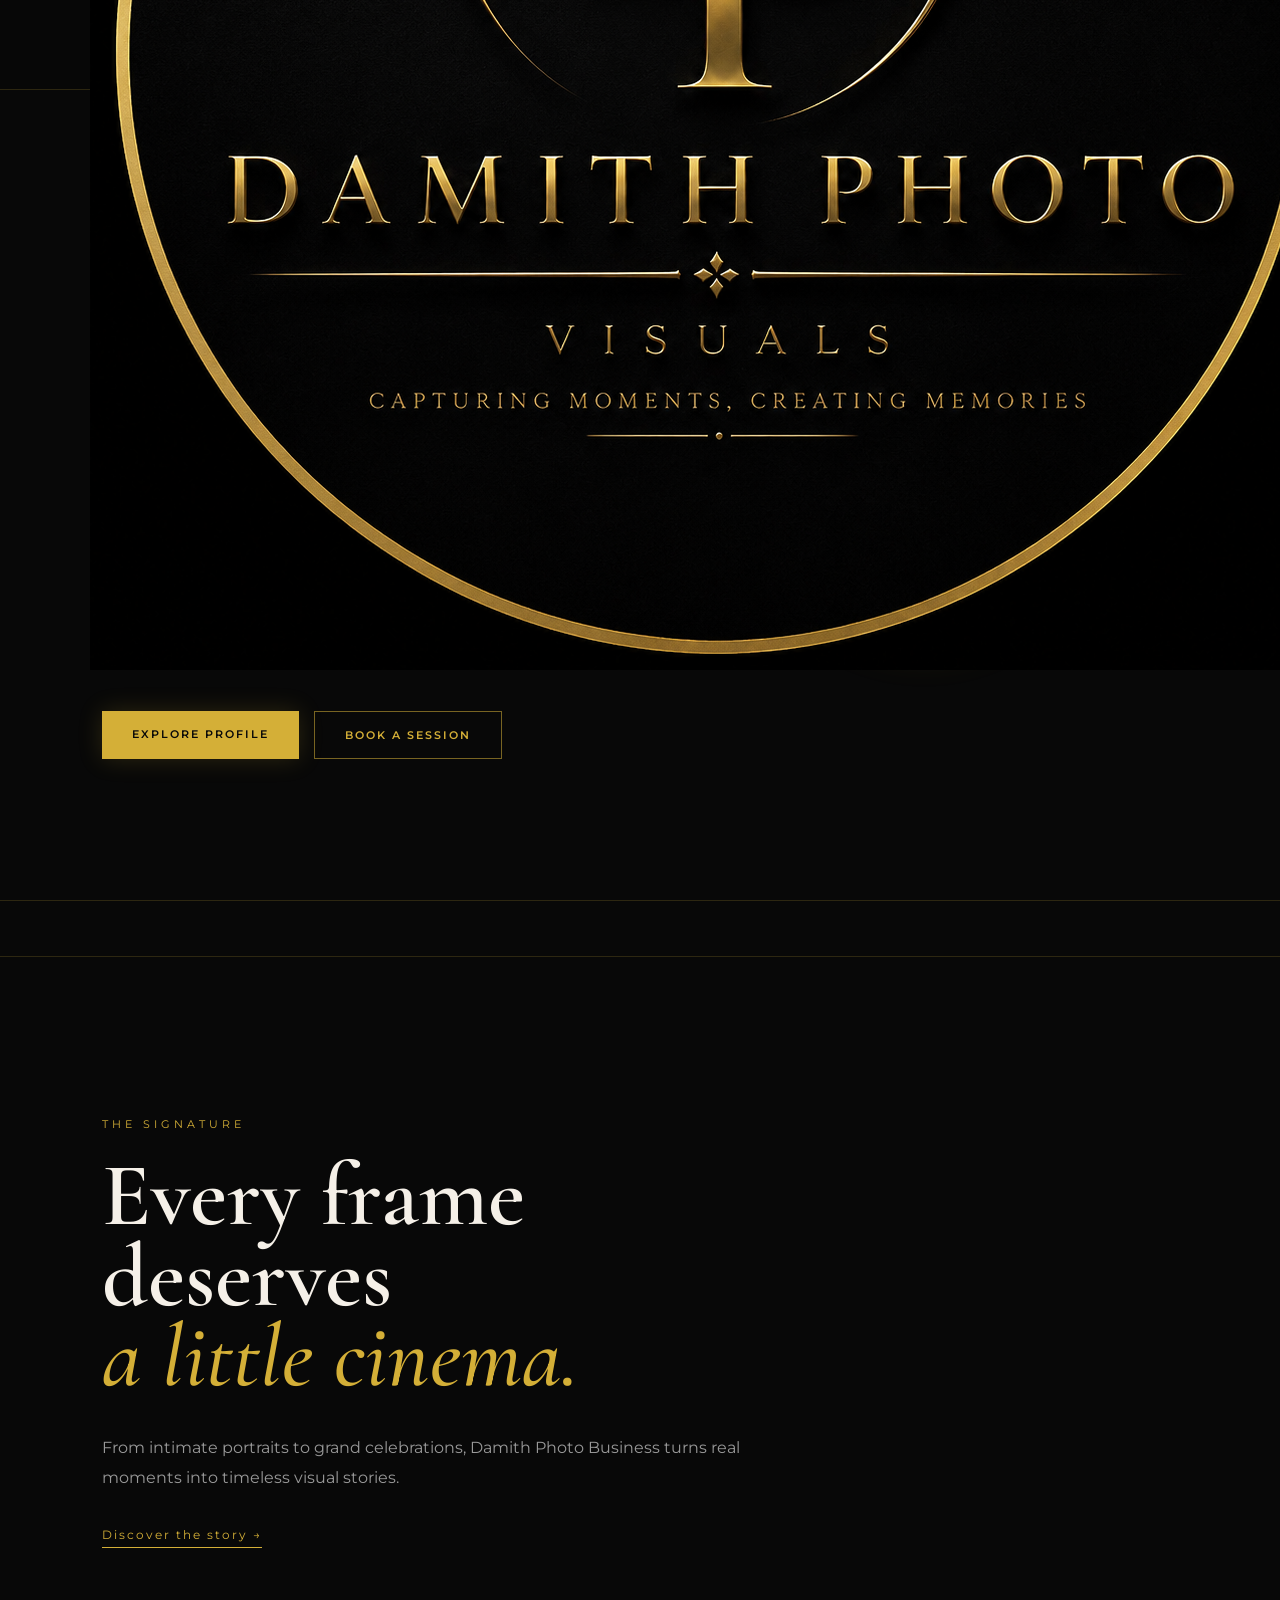
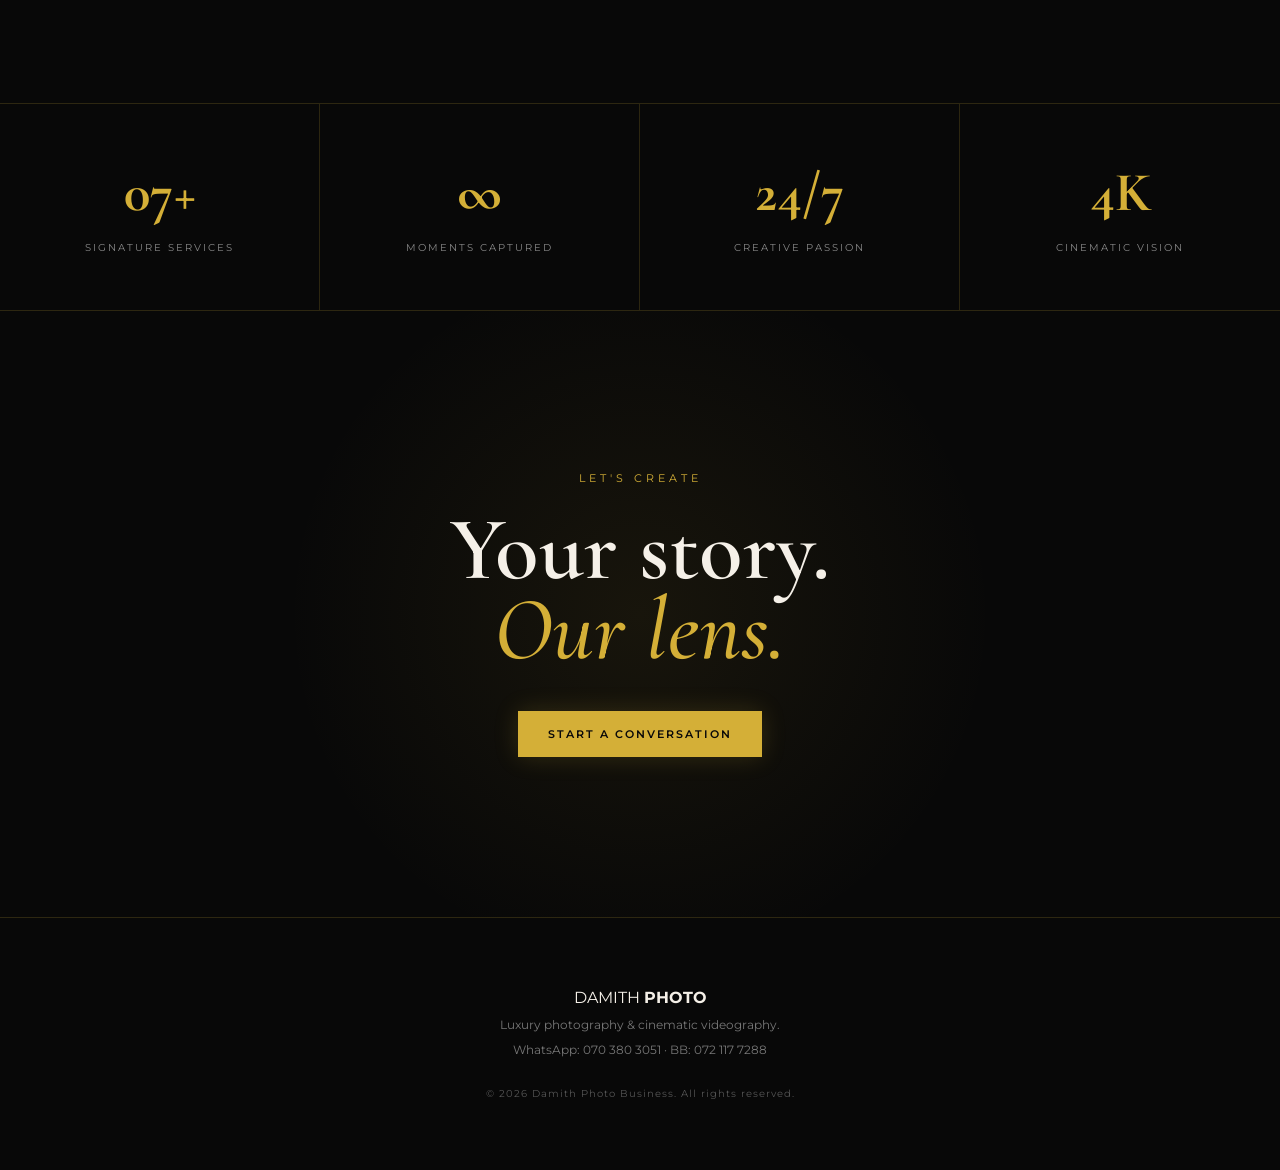
==== commit fc8a8d45: "Update index.html" ====
--- a/index.html
+++ b/index.html
@@ -3,35 +3,39 @@
 
 <head>
 
-<meta charset="utf-8">
-
-<meta name="viewport"
-content="width=device-width, initial-scale=1">
-
-<title>Damith Photo | Luxury Photography</title>
-
-<meta
-name="description"
-content="Damith Photo Business — luxury cinematic photography and videography for weddings, events, portraits and more."
->
-
-<link rel="preconnect" href="https://fonts.googleapis.com">
-
-<link
-rel="preconnect"
-href="https://fonts.gstatic.com"
-crossorigin
->
-
-<link
-href="https://fonts.googleapis.com/css2?family=Cormorant+Garamond:wght@500;600;700&family=Montserrat:wght@400;500;600&display=swap"
-rel="stylesheet"
->
-
-<link
-rel="stylesheet"
-href="style.css"
->
+  <meta charset="utf-8">
+
+  <meta
+    name="viewport"
+    content="width=device-width, initial-scale=1"
+  >
+
+  <title>Damith Photo | Luxury Photography</title>
+
+  <meta
+    name="description"
+    content="Damith Photo Business — luxury cinematic photography and videography for weddings, events, portraits and more."
+  >
+
+  <!-- Google Fonts -->
+  <link rel="preconnect" href="https://fonts.googleapis.com">
+
+  <link
+    rel="preconnect"
+    href="https://fonts.gstatic.com"
+    crossorigin
+  >
+
+  <link
+    href="https://fonts.googleapis.com/css2?family=Cormorant+Garamond:wght@500;600;700&family=Montserrat:wght@400;500;600&display=swap"
+    rel="stylesheet"
+  >
+
+  <!-- Main CSS -->
+  <link
+    rel="stylesheet"
+    href="style.css"
+  >
 
 </head>
 
@@ -39,414 +43,395 @@
 <body>
 
 
-<!-- =========================
-     HEADER / NAVIGATION
-========================= -->
-
-<header class="nav">
-
-
-<!-- SMALL HEADER LOGO ONLY -->
-
-<a
-href="index.html"
-class="header-logo"
-aria-label="Damith Photo Home"
->
-
-<img
-src="5F45AFE8-B9B1-4BA0-9036-7DCE2C231B13.png"
-alt="Damith Photo Logo"
->
-
-</a>
-
-
-<!-- MOBILE MENU BUTTON -->
-
-<button
-class="menu"
-type="button"
-aria-label="Open navigation menu"
-aria-expanded="false"
->
-☰
-</button>
-
-
-<!-- NAVIGATION -->
-
-<nav>
-
-<a
-class="active"
-href="index.html"
->
-Home
-</a>
-
-<a
-href="portfolio.html"
->
-Portfolio
-</a>
-
-<a
-href="photography.html"
->
-Photography
-</a>
-
-<a
-href="services.html"
->
-Services
-</a>
-
-<a
-href="about.html"
->
-About
-</a>
-
-<a
-href="contact.html"
->
-Contact
-</a>
-
-</nav>
-
-</header>
-
-
-
-<!-- =========================
-     MAIN CONTENT
-========================= -->
-
-<main>
-
-
-<!-- =========================
-     HERO
-========================= -->
-
-<section class="hero">
-
-
-<!-- HERO TEXT -->
-
-<div class="hero-copy reveal">
-
-
-<p class="eyebrow">
-EST. • VISUAL STORIES • SRI LANKA
-</p>
-
-
-<h1>
-
-Moments
-<br>
-
-<em>
-made eternal.
-</em>
-
-</h1>
-
-
-<p class="lead">
-
-Luxury cinematic photography & visual storytelling
-crafted with emotion, elegance and detail.
-
-</p>
-
-
-<!-- HERO BUTTONS -->
-
-<div class="actions">
-
-
-<a
-class="btn gold"
-href="portfolio.html"
->
-Explore Portfolio
-</a>
-
-
-<a
-class="btn ghost"
-href="contact.html"
->
-Book a Session
-</a>
-
-
-</div>
-
-</div>
-
-
-
-<!-- =========================
-     HERO LOGO
-========================= -->
-
-<div class="hero-card">
-
-
-<!-- ANIMATED GOLD RING -->
-
-<div
-class="logo-orbit"
-aria-hidden="true"
->
-</div>
-
-
-<!-- LARGE HERO LOGO -->
-
-<img
-class="main-logo"
-src="5F45AFE8-B9B1-4BA0-9036-7DCE2C231B13.png"
-alt="Damith Photo"
->
-
-</div>
-
-</section>
-
-
-
-<!-- =========================
-     MARQUEE
-========================= -->
-
-<section
-class="marquee"
-aria-label="Services"
->
-
-<div>
-
-WEDDINGS ✦
-PORTRAITS ✦
-EVENTS ✦
-MODELS ✦
-CINEMATIC FILMS ✦
-PRE-SHOOTS ✦
-
-</div>
-
-</section>
-
-
-
-<!-- =========================
-     INTRO
-========================= -->
-
-<section class="intro reveal">
-
-
-<p class="eyebrow">
-THE SIGNATURE
-</p>
-
-
-<h2>
-
-Every frame deserves
-<br>
-
-<em>
-a little cinema.
-</em>
-
-</h2>
-
-
-<p>
-
-From intimate portraits to grand celebrations,
-Damith Photo Business turns real moments into
-timeless visual stories.
-
-</p>
-
-
-<a
-class="text-link"
-href="about.html"
->
-
-Discover the story →
-
-</a>
-
-</section>
-
-
-
-<!-- =========================
-     STATS
-========================= -->
-
-<section class="stats">
-
-
-<div>
-
-<strong>
-07+
-</strong>
-
-<span>
-Signature Services
-</span>
-
-</div>
-
-
-<div>
-
-<strong>
-∞
-</strong>
-
-<span>
-Moments Captured
-</span>
-
-</div>
-
-
-<div>
-
-<strong>
-24/7
-</strong>
-
-<span>
-Creative Passion
-</span>
-
-</div>
-
-
-<div>
-
-<strong>
-4K
-</strong>
-
-<span>
-Cinematic Vision
-</span>
-
-</div>
-
-</section>
-
-
-
-<!-- =========================
-     CTA
-========================= -->
-
-<section class="cta reveal">
-
-
-<p class="eyebrow">
-LET'S CREATE
-</p>
-
-
-<h2>
-
-Your story.
-<br>
-
-<em>
-Our lens.
-</em>
-
-</h2>
-
-
-<a
-class="btn gold"
-href="contact.html"
->
-Start a Conversation
-</a>
-
-</section>
-
-
-</main>
-
-
-
-<!-- =========================
-     FOOTER
-========================= -->
-
-<footer>
-
-
-<div class="logo">
-
-DAMITH
-<b>
-PHOTO
-</b>
-
-</div>
-
-
-<p>
-Luxury photography & cinematic videography.
-</p>
-
-
-<p>
-
-WhatsApp:
-<a href="https://wa.me/94703803051">
-070 380 3051
-</a>
-
-·
-
-BB:
-<a href="tel:+94721177288">
-072 117 7288
-</a>
-
-</p>
-
-
-<small>
-
-© 2026 Damith Photo Business.
-All rights reserved.
-
-</small>
-
-</footer>
-
-
-
-<!-- =========================
-     JAVASCRIPT
-========================= -->
-
-<script src="script.js"></script>
+  <!-- =====================================================
+       HEADER
+  ====================================================== -->
+
+  <header class="nav">
+
+
+    <!-- HEADER LOGO -->
+
+    <a
+      href="index.html"
+      class="header-logo"
+      aria-label="Damith Photo Home"
+    >
+
+      <img
+        src="5F45AFE8-B9B1-4BA0-9036-7DCE2C231B13.png"
+        alt="Damith Photo Logo"
+      >
+
+    </a>
+
+
+    <!-- MOBILE MENU -->
+
+    <button
+      class="menu"
+      type="button"
+      aria-label="Open navigation menu"
+      aria-expanded="false"
+      aria-controls="main-navigation"
+    >
+
+      <span>☰</span>
+
+    </button>
+
+
+    <!-- NAVIGATION -->
+
+    <nav
+      id="main-navigation"
+      aria-label="Main navigation"
+    >
+
+      <a
+        class="active"
+        href="index.html"
+      >
+        Home
+      </a>
+
+      <a
+        href="profile.html"
+      >
+        Profile
+      </a>
+
+      <a
+        href="photography.html"
+      >
+        Photography
+      </a>
+
+      <a
+        href="services.html"
+      >
+        Services
+      </a>
+
+      <a
+        href="about.html"
+      >
+        About
+      </a>
+
+      <a
+        href="contact.html"
+      >
+        Contact
+      </a>
+
+    </nav>
+
+  </header>
+
+
+
+  <!-- =====================================================
+       MAIN
+  ====================================================== -->
+
+  <main>
+
+
+    <!-- ===================================================
+         HERO
+    ==================================================== -->
+
+    <section class="hero">
+
+
+      <!-- HERO TEXT -->
+
+      <div class="hero-copy reveal">
+
+
+        <p class="eyebrow">
+          EST. • VISUAL STORIES • SRI LANKA
+        </p>
+
+
+        <h1>
+          Moments
+          <br>
+          <em>made eternal.</em>
+        </h1>
+
+
+        <p class="lead">
+          Luxury cinematic photography &amp; visual storytelling
+          crafted with emotion, elegance and detail.
+        </p>
+
+
+        <!-- BUTTONS -->
+
+        <div class="actions">
+
+
+          <a
+            class="btn gold"
+            href="profile.html"
+          >
+            Explore Profile
+          </a>
+
+
+          <a
+            class="btn ghost"
+            href="contact.html"
+          >
+            Book a Session
+          </a>
+
+
+        </div>
+
+      </div>
+
+
+
+      <!-- HERO LOGO -->
+
+      <div class="hero-card">
+
+
+        <!-- GOLD RING -->
+
+        <div
+          class="logo-orbit"
+          aria-hidden="true"
+        ></div>
+
+
+        <!-- MAIN LOGO -->
+
+        <img
+          class="main-logo"
+          src="5F45AFE8-B9B1-4BA0-9036-7DCE2C231B13.png"
+          alt="Damith Photo"
+        >
+
+      </div>
+
+    </section>
+
+
+
+    <!-- ===================================================
+         MARQUEE
+    ==================================================== -->
+
+    <section
+      class="marquee"
+      aria-label="Photography services"
+    >
+
+      <div>
+
+        WEDDINGS ✦
+        PORTRAITS ✦
+        EVENTS ✦
+        MODELS ✦
+        CINEMATIC FILMS ✦
+        PRE-SHOOTS ✦
+
+      </div>
+
+    </section>
+
+
+
+    <!-- ===================================================
+         INTRO
+    ==================================================== -->
+
+    <section class="intro reveal">
+
+
+      <p class="eyebrow">
+        THE SIGNATURE
+      </p>
+
+
+      <h2>
+        Every frame deserves
+        <br>
+        <em>a little cinema.</em>
+      </h2>
+
+
+      <p>
+
+        From intimate portraits to grand celebrations,
+        Damith Photo Business turns real moments into
+        timeless visual stories.
+
+      </p>
+
+
+      <a
+        class="text-link"
+        href="about.html"
+      >
+        Discover the story →
+      </a>
+
+
+    </section>
+
+
+
+    <!-- ===================================================
+         STATS
+    ==================================================== -->
+
+    <section
+      class="stats"
+      aria-label="Damith Photo highlights"
+    >
+
+
+      <div>
+
+        <strong>07+</strong>
+
+        <span>
+          Signature Services
+        </span>
+
+      </div>
+
+
+      <div>
+
+        <strong>∞</strong>
+
+        <span>
+          Moments Captured
+        </span>
+
+      </div>
+
+
+      <div>
+
+        <strong>24/7</strong>
+
+        <span>
+          Creative Passion
+        </span>
+
+      </div>
+
+
+      <div>
+
+        <strong>4K</strong>
+
+        <span>
+          Cinematic Vision
+        </span>
+
+      </div>
+
+
+    </section>
+
+
+
+    <!-- ===================================================
+         CTA
+    ==================================================== -->
+
+    <section class="cta reveal">
+
+
+      <p class="eyebrow">
+        LET'S CREATE
+      </p>
+
+
+      <h2>
+        Your story.
+        <br>
+        <em>Our lens.</em>
+      </h2>
+
+
+      <a
+        class="btn gold"
+        href="contact.html"
+      >
+        Start a Conversation
+      </a>
+
+
+    </section>
+
+
+  </main>
+
+
+
+  <!-- =====================================================
+       FOOTER
+  ====================================================== -->
+
+  <footer>
+
+
+    <div class="footer-logo">
+      DAMITH <b>PHOTO</b>
+    </div>
+
+
+    <p>
+      Luxury photography &amp; cinematic videography.
+    </p>
+
+
+    <p>
+
+      WhatsApp:
+
+      <a
+        href="https://wa.me/94703803051"
+        target="_blank"
+        rel="noopener noreferrer"
+      >
+        070 380 3051
+      </a>
+
+      <span> · </span>
+
+      BB:
+
+      <a href="tel:+94721177288">
+        072 117 7288
+      </a>
+
+    </p>
+
+
+    <small>
+      © 2026 Damith Photo Business. All rights reserved.
+    </small>
+
+
+  </footer>
+
+
+
+  <!-- =====================================================
+       JAVASCRIPT
+  ====================================================== -->
+
+  <script src="script.js"></script>
 
 
 </body>
--- a/style.css
+++ b/style.css
@@ -1,3 +1,7 @@
+/* =========================================================
+   DAMITH PHOTO — MAIN STYLE
+========================================================= */
+
 *{
   margin:0;
   padding:0;
@@ -21,13 +25,12 @@
 }
 
 
-/* =========================
-   NAV
-========================= */
+/* =========================================================
+   NAVIGATION
+========================================================= */
 
 .nav{
   height:90px;
-
   display:flex;
   align-items:center;
   justify-content:space-between;
@@ -40,49 +43,40 @@
   top:0;
   z-index:1000;
 
-  background:rgba(8,8,8,.92);
-
+  background:rgba(8,8,8,.94);
   backdrop-filter:blur(14px);
-}
-
-
-/* =========================
-   HEADER LOGO
-   ONLY THIS LOGO IS SMALL
-========================= */
-
-.header-logo{
-  width:55px;
-  height:55px;
+  -webkit-backdrop-filter:blur(14px);
+}
+
+
+/* HEADER LOGO */
+
+.nav > .logo{
+  width:48px;
+  height:48px;
 
   display:flex;
   align-items:center;
   justify-content:center;
 
+  overflow:hidden;
   flex-shrink:0;
-
-  overflow:hidden;
-}
-
-.header-logo img{
-  width:55px !important;
-  height:55px !important;
-
-  max-width:55px !important;
-  max-height:55px !important;
+}
+
+.nav > .logo img{
+  width:48px;
+  height:48px;
 
   object-fit:contain;
-
   display:block;
 }
 
 
-/* =========================
-   NAVIGATION
-========================= */
+/* NAV LINKS */
 
 nav{
   display:flex;
+  align-items:center;
   gap:28px;
 }
 
@@ -93,7 +87,9 @@
 
   color:#aaa;
 
-  transition:.3s;
+  transition:
+    color .3s ease,
+    transform .3s ease;
 }
 
 nav a:hover,
@@ -102,9 +98,7 @@
 }
 
 
-/* =========================
-   MENU
-========================= */
+/* MENU BUTTON */
 
 .menu{
   display:none;
@@ -115,20 +109,20 @@
   color:#d4af37;
 
   font-size:28px;
+  line-height:1;
 
   cursor:pointer;
 }
 
 
-/* =========================
+/* =========================================================
    HERO
-========================= */
+========================================================= */
 
 .hero{
   min-height:calc(100vh - 90px);
 
   display:grid;
-
   grid-template-columns:1fr 1fr;
 
   align-items:center;
@@ -143,6 +137,9 @@
   z-index:5;
 }
 
+
+/* SMALL GOLD TITLE */
+
 .eyebrow{
   font-size:11px;
   letter-spacing:4px;
@@ -152,6 +149,9 @@
   margin-bottom:25px;
 }
 
+
+/* HEADINGS */
+
 h1,
 h2{
   font-family:'Cormorant Garamond',serif;
@@ -170,15 +170,16 @@
 h1 em,
 h2 em{
   color:#d4af37;
-
   font-weight:500;
 }
+
+
+/* HERO DESCRIPTION */
 
 .lead{
   max-width:580px;
 
   font-size:16px;
-
   line-height:1.9;
 
   color:#aaa;
@@ -187,17 +188,16 @@
 }
 
 
-/* =========================
-   BUTTONS
-========================= */
+/* BUTTON AREA */
 
 .actions{
   display:flex;
-
   gap:15px;
-
   flex-wrap:wrap;
 }
+
+
+/* BUTTON */
 
 .btn{
   display:inline-block;
@@ -205,19 +205,23 @@
   padding:16px 30px;
 
   font-size:11px;
-
   font-weight:600;
 
   letter-spacing:2px;
-
   text-transform:uppercase;
 
-  transition:.4s;
-}
+  transition:
+    transform .4s ease,
+    background .4s ease,
+    color .4s ease,
+    box-shadow .4s ease;
+}
+
+
+/* GOLD BUTTON */
 
 .btn.gold{
   background:#d4af37;
-
   color:#090909;
 
   box-shadow:
@@ -231,6 +235,9 @@
     0 12px 35px rgba(212,175,55,.3);
 }
 
+
+/* OUTLINE BUTTON */
+
 .btn.ghost{
   border:1px solid rgba(212,175,55,.55);
 
@@ -239,16 +246,15 @@
 
 .btn.ghost:hover{
   background:#d4af37;
-
   color:#080808;
 
   transform:translateY(-4px);
 }
 
 
-/* =========================
-   HERO LOGO AREA
-========================= */
+/* =========================================================
+   HERO LOGO
+========================================================= */
 
 .hero-card{
   height:600px;
@@ -256,16 +262,12 @@
   position:relative;
 
   display:flex;
-
   align-items:center;
-
   justify-content:center;
 }
 
 
-/* =========================
-   GOLD ANIMATED RING
-========================= */
+/* GOLD RING */
 
 .logo-orbit{
   position:absolute;
@@ -287,9 +289,7 @@
 }
 
 
-/* =========================
-   MOVING GOLD LIGHT
-========================= */
+/* MOVING GOLD LIGHT */
 
 .logo-orbit::before{
   content:"";
@@ -313,10 +313,7 @@
 }
 
 
-/* =========================
-   LARGE HERO LOGO
-   THIS STAYS LARGE
-========================= */
+/* HERO ROUND LOGO */
 
 .hero-card .main-logo{
   width:274px;
@@ -327,20 +324,16 @@
   border-radius:50%;
 
   position:relative;
-
   z-index:2;
 
   display:block;
 
   border:none;
-
   box-shadow:none;
 }
 
 
-/* =========================
-   RING ROTATION
-========================= */
+/* RING ANIMATION */
 
 @keyframes logoSpin{
 
@@ -355,9 +348,9 @@
 }
 
 
-/* =========================
+/* =========================================================
    MARQUEE
-========================= */
+========================================================= */
 
 .marquee{
   overflow:hidden;
@@ -365,7 +358,6 @@
   white-space:nowrap;
 
   border-top:1px solid rgba(212,175,55,.18);
-
   border-bottom:1px solid rgba(212,175,55,.18);
 
   padding:20px 0;
@@ -373,7 +365,6 @@
   color:#d4af37;
 
   font-size:12px;
-
   letter-spacing:3px;
 }
 
@@ -382,7 +373,8 @@
 
   padding-left:100%;
 
-  animation:marquee 22s linear infinite;
+  animation:
+    marquee 22s linear infinite;
 }
 
 @keyframes marquee{
@@ -398,9 +390,9 @@
 }
 
 
-/* =========================
+/* =========================================================
    INTRO
-========================= */
+========================================================= */
 
 .intro{
   max-width:900px;
@@ -427,11 +419,13 @@
   margin-bottom:30px;
 }
 
+
+/* TEXT LINK */
+
 .text-link{
   color:#d4af37;
 
   font-size:12px;
-
   letter-spacing:2px;
 
   border-bottom:1px solid #d4af37;
@@ -440,17 +434,17 @@
 }
 
 
-/* =========================
+/* =========================================================
    STATS
-========================= */
+========================================================= */
 
 .stats{
   display:grid;
 
-  grid-template-columns:repeat(4,1fr);
+  grid-template-columns:
+    repeat(4,1fr);
 
   border-top:1px solid rgba(212,175,55,.18);
-
   border-bottom:1px solid rgba(212,175,55,.18);
 }
 
@@ -489,9 +483,9 @@
 }
 
 
-/* =========================
+/* =========================================================
    CTA
-========================= */
+========================================================= */
 
 .cta{
   padding:160px 8%;
@@ -511,9 +505,9 @@
 }
 
 
-/* =========================
+/* =========================================================
    FOOTER
-========================= */
+========================================================= */
 
 footer{
   padding:70px 8%;
@@ -548,9 +542,9 @@
 }
 
 
-/* =========================
-   REVEAL
-========================= */
+/* =========================================================
+   SCROLL REVEAL
+========================================================= */
 
 .reveal{
   opacity:0;
@@ -569,11 +563,13 @@
 }
 
 
-/* =========================
+/* =========================================================
    MOBILE
-========================= */
+========================================================= */
 
 @media(max-width:800px){
+
+  /* HEADER */
 
   .nav{
     height:75px;
@@ -582,21 +578,16 @@
   }
 
 
-  /* =========================
-     SMALL HEADER LOGO
-  ========================= */
-
-  .header-logo{
-    width:48px;
-    height:48px;
-  }
-
-  .header-logo img{
-    width:48px !important;
-    height:48px !important;
-
-    max-width:48px !important;
-    max-height:48px !important;
+  /* SMALL HEADER LOGO ONLY */
+
+  .nav > .logo{
+    width:38px;
+    height:38px;
+  }
+
+  .nav > .logo img{
+    width:38px;
+    height:38px;
   }
 
 
@@ -607,13 +598,12 @@
   }
 
 
-  /* NAVIGATION */
+  /* MOBILE NAV */
 
   nav{
     position:absolute;
 
     top:75px;
-
     left:0;
 
     width:100%;
@@ -623,6 +613,8 @@
     display:none;
 
     flex-direction:column;
+
+    gap:0;
 
     padding:30px 8%;
 
@@ -634,13 +626,11 @@
   }
 
   nav a{
-    padding:10px 0;
-  }
-
-
-  /* =========================
-     HERO
-  ========================= */
+    padding:12px 0;
+  }
+
+
+  /* HERO */
 
   .hero{
     grid-template-columns:1fr;
@@ -650,14 +640,13 @@
     gap:20px;
   }
 
+
   h1{
     font-size:58px;
   }
 
 
-  /* =========================
-     HERO LARGE LOGO
-  ========================= */
+  /* HERO LOGO */
 
   .hero-card{
     height:360px;
@@ -676,12 +665,11 @@
   }
 
 
-  /* =========================
-     STATS
-  ========================= */
+  /* STATS */
 
   .stats{
-    grid-template-columns:1fr 1fr;
+    grid-template-columns:
+      1fr 1fr;
   }
 
   .stats div{
@@ -699,11 +687,24 @@
 }
 
 
-/* =========================
+/* =========================================================
    SMALL MOBILE
-========================= */
+========================================================= */
 
 @media(max-width:500px){
+
+  /* HEADER LOGO — SMALL */
+
+  .nav > .logo{
+    width:34px;
+    height:34px;
+  }
+
+  .nav > .logo img{
+    width:34px;
+    height:34px;
+  }
+
 
   h1{
     font-size:58px;
@@ -713,6 +714,7 @@
     font-size:14px;
   }
 
+
   .actions{
     flex-direction:column;
 
@@ -724,23 +726,7 @@
   }
 
 
-  /* HEADER LOGO */
-
-  .header-logo{
-    width:42px;
-    height:42px;
-  }
-
-  .header-logo img{
-    width:42px !important;
-    height:42px !important;
-
-    max-width:42px !important;
-    max-height:42px !important;
-  }
-
-
-  /* HERO */
+  /* HERO LOGO */
 
   .hero-card{
     height:340px;
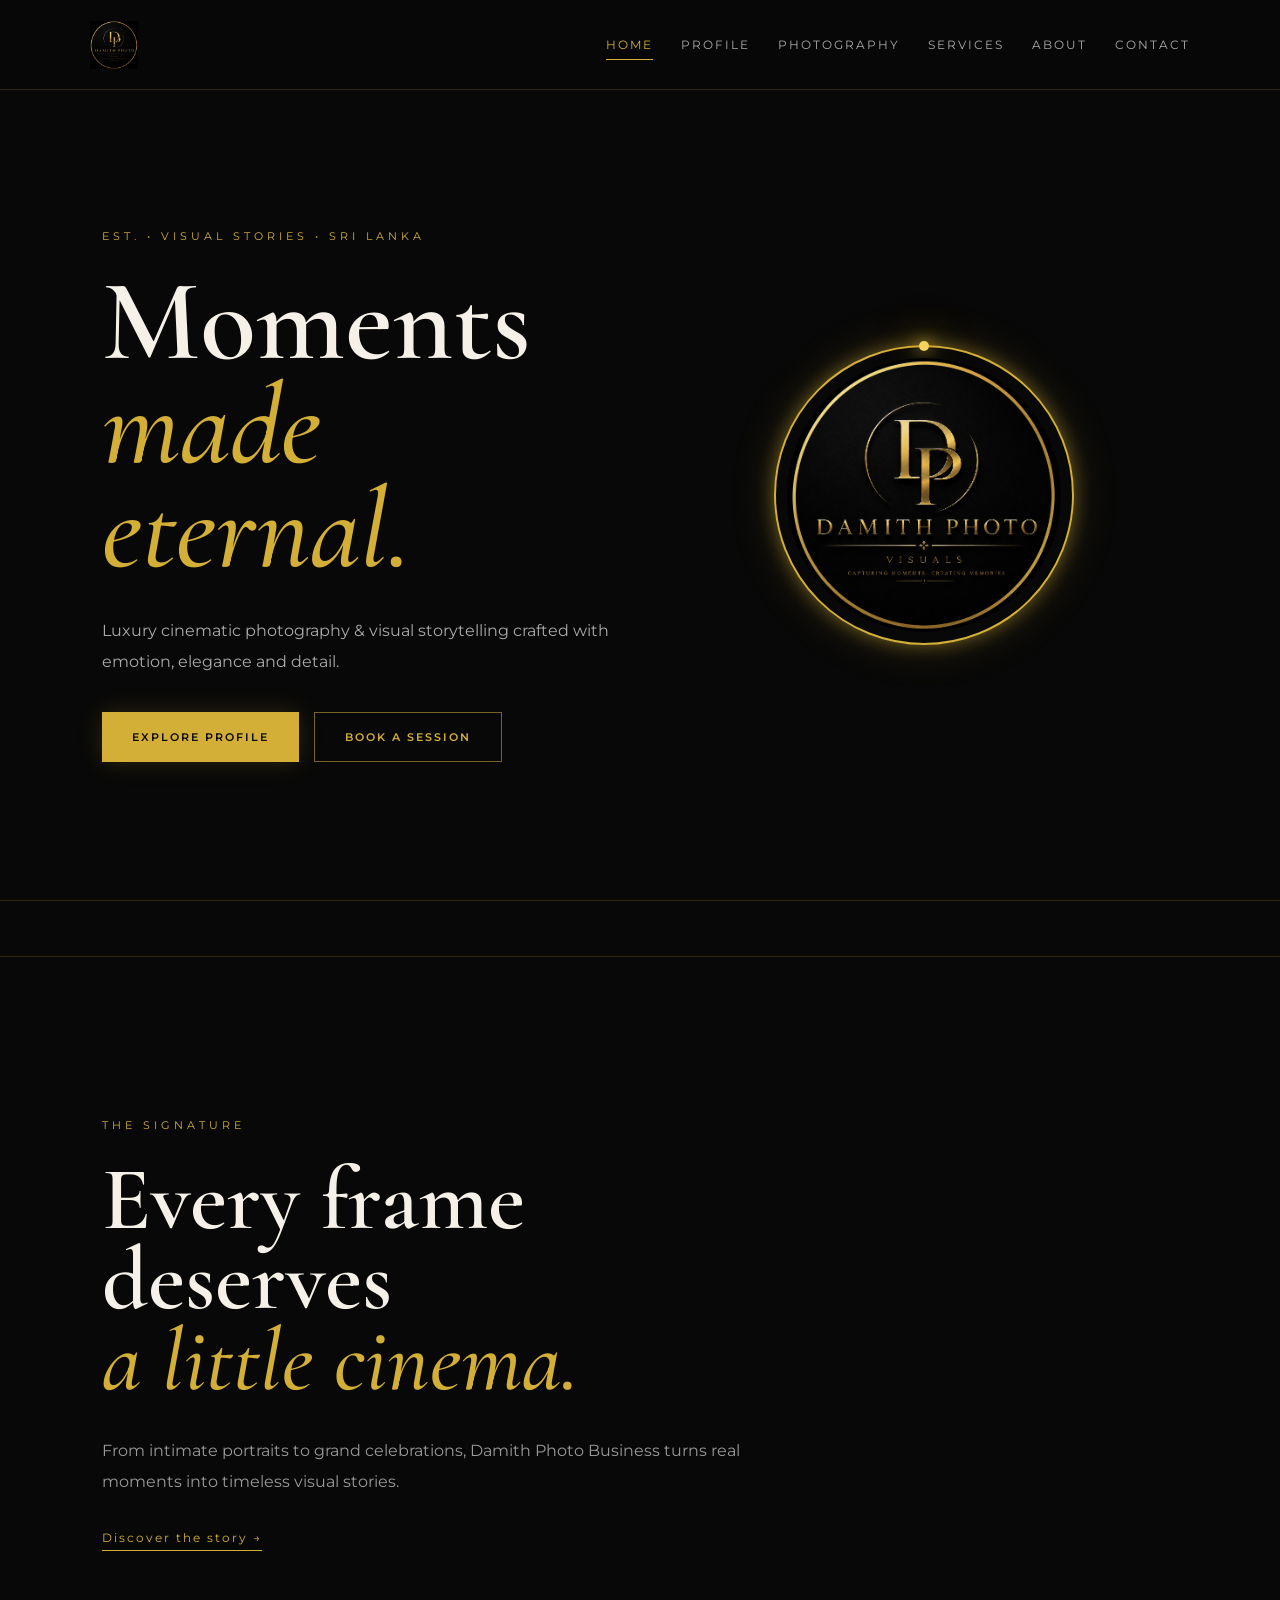
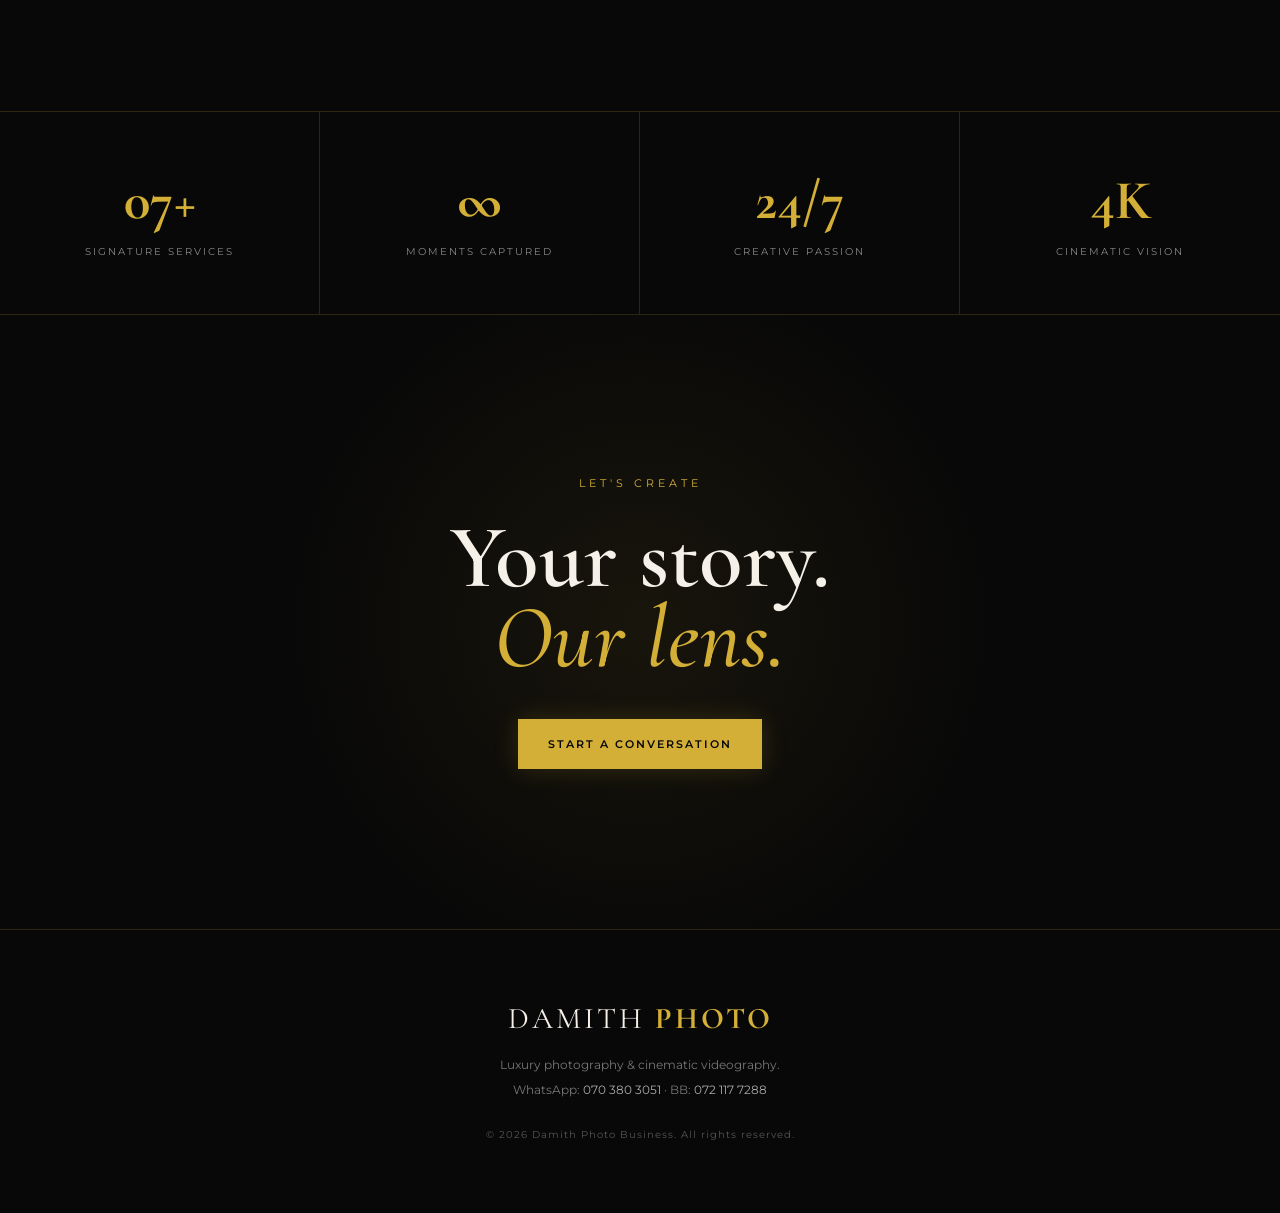
==== commit f0152cd2: "Update index.html" ====
--- a/index.html
+++ b/index.html
@@ -17,7 +17,27 @@
     content="Damith Photo Business — luxury cinematic photography and videography for weddings, events, portraits and more."
   >
 
-  <!-- Google Fonts -->
+  <meta
+    name="theme-color"
+    content="#080808"
+  >
+
+  <!-- Prevent white flash before CSS loads -->
+  <style>
+    html,
+    body {
+      margin: 0;
+      padding: 0;
+      background: #080808;
+      color: #f5f0e8;
+    }
+  </style>
+
+
+  <!-- =====================================================
+       GOOGLE FONTS
+  ====================================================== -->
+
   <link rel="preconnect" href="https://fonts.googleapis.com">
 
   <link
@@ -31,10 +51,14 @@
     rel="stylesheet"
   >
 
-  <!-- Main CSS -->
+
+  <!-- =====================================================
+       MAIN CSS
+  ====================================================== -->
+
   <link
     rel="stylesheet"
-    href="style.css"
+    href="./style.css"
   >
 
 </head>
@@ -44,7 +68,7 @@
 
 
   <!-- =====================================================
-       HEADER
+       HEADER / NAVIGATION
   ====================================================== -->
 
   <header class="nav">
@@ -53,20 +77,22 @@
     <!-- HEADER LOGO -->
 
     <a
-      href="index.html"
+      href="./index.html"
       class="header-logo"
       aria-label="Damith Photo Home"
     >
 
       <img
-        src="5F45AFE8-B9B1-4BA0-9036-7DCE2C231B13.png"
+        src="./5F45AFE8-B9B1-4BA0-9036-7DCE2C231B13.png"
         alt="Damith Photo Logo"
+        width="48"
+        height="48"
       >
 
     </a>
 
 
-    <!-- MOBILE MENU -->
+    <!-- MOBILE MENU BUTTON -->
 
     <button
       class="menu"
@@ -76,7 +102,7 @@
       aria-controls="main-navigation"
     >
 
-      <span>☰</span>
+      <span aria-hidden="true">☰</span>
 
     </button>
 
@@ -90,37 +116,37 @@
 
       <a
         class="active"
-        href="index.html"
+        href="./index.html"
       >
         Home
       </a>
 
       <a
-        href="profile.html"
+        href="./profile.html"
       >
         Profile
       </a>
 
       <a
-        href="photography.html"
+        href="./photography.html"
       >
         Photography
       </a>
 
       <a
-        href="services.html"
+        href="./services.html"
       >
         Services
       </a>
 
       <a
-        href="about.html"
+        href="./about.html"
       >
         About
       </a>
 
       <a
-        href="contact.html"
+        href="./contact.html"
       >
         Contact
       </a>
@@ -132,7 +158,7 @@
 
 
   <!-- =====================================================
-       MAIN
+       MAIN CONTENT
   ====================================================== -->
 
   <main>
@@ -168,22 +194,26 @@
         </p>
 
 
-        <!-- BUTTONS -->
+        <!-- HERO BUTTONS -->
 
         <div class="actions">
 
+
+          <!-- PROFILE -->
 
           <a
             class="btn gold"
-            href="profile.html"
+            href="./profile.html"
           >
             Explore Profile
           </a>
 
 
+          <!-- CONTACT -->
+
           <a
             class="btn ghost"
-            href="contact.html"
+            href="./contact.html"
           >
             Book a Session
           </a>
@@ -195,12 +225,14 @@
 
 
 
-      <!-- HERO LOGO -->
+      <!-- =================================================
+           HERO LOGO
+      ================================================== -->
 
       <div class="hero-card">
 
 
-        <!-- GOLD RING -->
+        <!-- GOLD ANIMATED RING -->
 
         <div
           class="logo-orbit"
@@ -212,8 +244,10 @@
 
         <img
           class="main-logo"
-          src="5F45AFE8-B9B1-4BA0-9036-7DCE2C231B13.png"
+          src="./5F45AFE8-B9B1-4BA0-9036-7DCE2C231B13.png"
           alt="Damith Photo"
+          width="274"
+          height="274"
         >
 
       </div>
@@ -247,7 +281,7 @@
 
 
     <!-- ===================================================
-         INTRO
+         INTRODUCTION
     ==================================================== -->
 
     <section class="intro reveal">
@@ -259,9 +293,14 @@
 
 
       <h2>
+
         Every frame deserves
         <br>
-        <em>a little cinema.</em>
+
+        <em>
+          a little cinema.
+        </em>
+
       </h2>
 
 
@@ -276,7 +315,7 @@
 
       <a
         class="text-link"
-        href="about.html"
+        href="./about.html"
       >
         Discover the story →
       </a>
@@ -298,7 +337,9 @@
 
       <div>
 
-        <strong>07+</strong>
+        <strong>
+          07+
+        </strong>
 
         <span>
           Signature Services
@@ -309,7 +350,9 @@
 
       <div>
 
-        <strong>∞</strong>
+        <strong>
+          ∞
+        </strong>
 
         <span>
           Moments Captured
@@ -320,7 +363,9 @@
 
       <div>
 
-        <strong>24/7</strong>
+        <strong>
+          24/7
+        </strong>
 
         <span>
           Creative Passion
@@ -331,7 +376,9 @@
 
       <div>
 
-        <strong>4K</strong>
+        <strong>
+          4K
+        </strong>
 
         <span>
           Cinematic Vision
@@ -345,7 +392,7 @@
 
 
     <!-- ===================================================
-         CTA
+         FINAL CTA
     ==================================================== -->
 
     <section class="cta reveal">
@@ -357,15 +404,20 @@
 
 
       <h2>
+
         Your story.
         <br>
-        <em>Our lens.</em>
+
+        <em>
+          Our lens.
+        </em>
+
       </h2>
 
 
       <a
         class="btn gold"
-        href="contact.html"
+        href="./contact.html"
       >
         Start a Conversation
       </a>
@@ -385,8 +437,15 @@
   <footer>
 
 
+    <!-- FOOTER LOGO -->
+
     <div class="footer-logo">
-      DAMITH <b>PHOTO</b>
+
+      DAMITH
+      <b>
+        PHOTO
+      </b>
+
     </div>
 
 
@@ -395,6 +454,8 @@
     </p>
 
 
+    <!-- CONTACT DETAILS -->
+
     <p>
 
       WhatsApp:
@@ -407,11 +468,15 @@
         070 380 3051
       </a>
 
-      <span> · </span>
+      <span>
+        ·
+      </span>
 
       BB:
 
-      <a href="tel:+94721177288">
+      <a
+        href="tel:+94721177288"
+      >
         072 117 7288
       </a>
 
@@ -419,7 +484,10 @@
 
 
     <small>
-      © 2026 Damith Photo Business. All rights reserved.
+
+      © 2026 Damith Photo Business.
+      All rights reserved.
+
     </small>
 
 
@@ -431,7 +499,10 @@
        JAVASCRIPT
   ====================================================== -->
 
-  <script src="script.js"></script>
+  <script
+    src="./script.js"
+    defer
+  ></script>
 
 
 </body>
--- a/style.css
+++ b/style.css
@@ -1,5 +1,11 @@
 /* =========================================================
-   DAMITH PHOTO — MAIN STYLE
+   DAMITH PHOTO
+   MAIN STYLE
+========================================================= */
+
+
+/* =========================================================
+   RESET
 ========================================================= */
 
 *{
@@ -8,16 +14,28 @@
   box-sizing:border-box;
 }
 
+
 html{
   scroll-behavior:smooth;
 }
+
 
 body{
   background:#080808;
   color:#f5f0e8;
+
   font-family:'Montserrat',sans-serif;
+
   overflow-x:hidden;
-}
+
+  min-height:100vh;
+}
+
+
+img{
+  max-width:100%;
+}
+
 
 a{
   color:inherit;
@@ -30,85 +48,168 @@
 ========================================================= */
 
 .nav{
+  width:100%;
+
   height:90px;
+
   display:flex;
+
   align-items:center;
+
   justify-content:space-between;
 
   padding:0 7%;
 
-  border-bottom:1px solid rgba(212,175,55,.18);
+  border-bottom:
+    1px solid rgba(212,175,55,.18);
 
   position:sticky;
+
   top:0;
+
   z-index:1000;
 
-  background:rgba(8,8,8,.94);
-  backdrop-filter:blur(14px);
-  -webkit-backdrop-filter:blur(14px);
-}
-
-
-/* HEADER LOGO */
-
-.nav > .logo{
+  background:
+    rgba(8,8,8,.94);
+
+  backdrop-filter:
+    blur(14px);
+
+  -webkit-backdrop-filter:
+    blur(14px);
+}
+
+
+/* =========================================================
+   HEADER LOGO
+========================================================= */
+
+.header-logo{
   width:48px;
+
   height:48px;
 
   display:flex;
+
   align-items:center;
+
   justify-content:center;
 
+  flex-shrink:0;
+
   overflow:hidden;
-  flex-shrink:0;
-}
-
-.nav > .logo img{
-  width:48px;
-  height:48px;
+
+  cursor:pointer;
+}
+
+
+.header-logo img{
+  width:48px !important;
+
+  height:48px !important;
+
+  max-width:none;
+
+  display:block;
 
   object-fit:contain;
-  display:block;
-}
-
-
-/* NAV LINKS */
+
+  border:0;
+
+  margin:0;
+
+  padding:0;
+}
+
+
+/* =========================================================
+   NAV LINKS
+========================================================= */
 
 nav{
   display:flex;
+
   align-items:center;
+
   gap:28px;
 }
 
+
 nav a{
+  position:relative;
+
   font-size:12px;
+
   letter-spacing:2px;
+
   text-transform:uppercase;
 
   color:#aaa;
 
   transition:
-    color .3s ease,
-    transform .3s ease;
-}
-
-nav a:hover,
+    color .3s ease;
+}
+
+
+nav a::after{
+  content:"";
+
+  position:absolute;
+
+  left:0;
+
+  bottom:-8px;
+
+  width:0;
+
+  height:1px;
+
+  background:#d4af37;
+
+  transition:
+    width .3s ease;
+}
+
+
+nav a:hover{
+  color:#d4af37;
+}
+
+
+nav a:hover::after,
+nav a.active::after{
+  width:100%;
+}
+
+
 nav a.active{
   color:#d4af37;
 }
 
 
-/* MENU BUTTON */
+/* =========================================================
+   MOBILE MENU
+========================================================= */
 
 .menu{
   display:none;
 
-  background:none;
+  width:42px;
+
+  height:42px;
+
+  align-items:center;
+
+  justify-content:center;
+
+  background:transparent;
+
   border:0;
 
   color:#d4af37;
 
   font-size:28px;
+
   line-height:1;
 
   cursor:pointer;
@@ -120,66 +221,93 @@
 ========================================================= */
 
 .hero{
-  min-height:calc(100vh - 90px);
+  min-height:
+    calc(100vh - 90px);
 
   display:grid;
-  grid-template-columns:1fr 1fr;
+
+  grid-template-columns:
+    minmax(0,1fr)
+    minmax(0,1fr);
 
   align-items:center;
 
   gap:60px;
 
-  padding:70px 8%;
-}
+  padding:
+    70px 8%;
+}
+
 
 .hero-copy{
   position:relative;
+
   z-index:5;
-}
-
-
-/* SMALL GOLD TITLE */
+
+  min-width:0;
+}
+
+
+/* =========================================================
+   EYEBROW
+========================================================= */
 
 .eyebrow{
   font-size:11px;
+
   letter-spacing:4px;
 
   color:#d4af37;
 
   margin-bottom:25px;
-}
-
-
-/* HEADINGS */
+
+  line-height:1.6;
+}
+
+
+/* =========================================================
+   HEADINGS
+========================================================= */
 
 h1,
 h2{
-  font-family:'Cormorant Garamond',serif;
+  font-family:
+    'Cormorant Garamond',
+    serif;
 
   font-weight:600;
 
   line-height:.9;
 }
 
+
 h1{
-  font-size:clamp(70px,9vw,140px);
+  font-size:
+    clamp(70px,9vw,140px);
 
   margin-bottom:35px;
 }
+
 
 h1 em,
 h2 em{
   color:#d4af37;
+
   font-weight:500;
-}
-
-
-/* HERO DESCRIPTION */
+
+  font-style:italic;
+}
+
+
+/* =========================================================
+   HERO DESCRIPTION
+========================================================= */
 
 .lead{
   max-width:580px;
 
   font-size:16px;
+
   line-height:1.9;
 
   color:#aaa;
@@ -188,26 +316,41 @@
 }
 
 
-/* BUTTON AREA */
+/* =========================================================
+   BUTTON AREA
+========================================================= */
 
 .actions{
   display:flex;
+
   gap:15px;
+
   flex-wrap:wrap;
 }
 
 
-/* BUTTON */
+/* =========================================================
+   BUTTON
+========================================================= */
 
 .btn{
-  display:inline-block;
-
-  padding:16px 30px;
+  display:inline-flex;
+
+  align-items:center;
+
+  justify-content:center;
+
+  min-height:50px;
+
+  padding:
+    16px 30px;
 
   font-size:11px;
+
   font-weight:600;
 
   letter-spacing:2px;
+
   text-transform:uppercase;
 
   transition:
@@ -215,40 +358,54 @@
     background .4s ease,
     color .4s ease,
     box-shadow .4s ease;
-}
-
-
-/* GOLD BUTTON */
+
+  cursor:pointer;
+}
+
+
+/* GOLD */
 
 .btn.gold{
   background:#d4af37;
+
   color:#090909;
 
   box-shadow:
-    0 0 25px rgba(212,175,55,.18);
-}
+    0 0 25px
+    rgba(212,175,55,.18);
+}
+
 
 .btn.gold:hover{
-  transform:translateY(-4px);
+  transform:
+    translateY(-4px);
 
   box-shadow:
-    0 12px 35px rgba(212,175,55,.3);
-}
-
-
-/* OUTLINE BUTTON */
+    0 12px 35px
+    rgba(212,175,55,.3);
+}
+
+
+/* OUTLINE */
 
 .btn.ghost{
-  border:1px solid rgba(212,175,55,.55);
+  border:
+    1px solid
+    rgba(212,175,55,.55);
 
   color:#d4af37;
-}
+
+  background:transparent;
+}
+
 
 .btn.ghost:hover{
   background:#d4af37;
+
   color:#080808;
 
-  transform:translateY(-4px);
+  transform:
+    translateY(-4px);
 }
 
 
@@ -262,8 +419,12 @@
   position:relative;
 
   display:flex;
+
   align-items:center;
+
   justify-content:center;
+
+  min-width:0;
 }
 
 
@@ -273,17 +434,23 @@
   position:absolute;
 
   width:300px;
+
   height:300px;
 
   border-radius:50%;
 
-  border:2px solid #d4af37;
+  border:
+    2px solid #d4af37;
 
   box-shadow:
-    0 0 18px rgba(212,175,55,.45),
-    0 0 45px rgba(212,175,55,.18);
-
-  animation:logoSpin 10s linear infinite;
+    0 0 18px
+    rgba(212,175,55,.45),
+
+    0 0 45px
+    rgba(212,175,55,.18);
+
+  animation:
+    logoSpin 10s linear infinite;
 
   z-index:1;
 }
@@ -297,6 +464,7 @@
   position:absolute;
 
   width:10px;
+
   height:10px;
 
   border-radius:50%;
@@ -304,31 +472,43 @@
   background:#f4d35e;
 
   top:-6px;
+
   left:50%;
+
+  transform:
+    translateX(-50%);
 
   box-shadow:
     0 0 15px #d4af37,
+
     0 0 30px #d4af37,
-    0 0 50px rgba(212,175,55,.7);
-}
-
-
-/* HERO ROUND LOGO */
+
+    0 0 50px
+    rgba(212,175,55,.7);
+}
+
+
+/* MAIN LOGO */
 
 .hero-card .main-logo{
   width:274px;
+
   height:274px;
 
+  max-width:none;
+
   object-fit:cover;
 
   border-radius:50%;
 
   position:relative;
+
   z-index:2;
 
   display:block;
 
-  border:none;
+  border:0;
+
   box-shadow:none;
 }
 
@@ -338,11 +518,13 @@
 @keyframes logoSpin{
 
   from{
-    transform:rotate(0deg);
+    transform:
+      rotate(0deg);
   }
 
   to{
-    transform:rotate(360deg);
+    transform:
+      rotate(360deg);
   }
 
 }
@@ -353,20 +535,29 @@
 ========================================================= */
 
 .marquee{
+  width:100%;
+
   overflow:hidden;
 
   white-space:nowrap;
 
-  border-top:1px solid rgba(212,175,55,.18);
-  border-bottom:1px solid rgba(212,175,55,.18);
+  border-top:
+    1px solid
+    rgba(212,175,55,.18);
+
+  border-bottom:
+    1px solid
+    rgba(212,175,55,.18);
 
   padding:20px 0;
 
   color:#d4af37;
 
   font-size:12px;
+
   letter-spacing:3px;
 }
+
 
 .marquee div{
   display:inline-block;
@@ -377,14 +568,17 @@
     marquee 22s linear infinite;
 }
 
+
 @keyframes marquee{
 
   from{
-    transform:translateX(0);
+    transform:
+      translateX(0);
   }
 
   to{
-    transform:translateX(-100%);
+    transform:
+      translateX(-100%);
   }
 
 }
@@ -397,15 +591,19 @@
 .intro{
   max-width:900px;
 
-  padding:160px 8%;
-}
+  padding:
+    160px 8%;
+}
+
 
 .intro h2,
 .cta h2{
-  font-size:clamp(55px,7vw,100px);
+  font-size:
+    clamp(55px,7vw,100px);
 
   margin-bottom:35px;
 }
+
 
 .intro > p:not(.eyebrow){
   max-width:650px;
@@ -420,17 +618,31 @@
 }
 
 
-/* TEXT LINK */
+/* =========================================================
+   TEXT LINK
+========================================================= */
 
 .text-link{
+  display:inline-block;
+
   color:#d4af37;
 
   font-size:12px;
+
   letter-spacing:2px;
 
-  border-bottom:1px solid #d4af37;
+  border-bottom:
+    1px solid #d4af37;
 
   padding-bottom:5px;
+
+  transition:
+    opacity .3s ease;
+}
+
+
+.text-link:hover{
+  opacity:.7;
 }
 
 
@@ -444,26 +656,39 @@
   grid-template-columns:
     repeat(4,1fr);
 
-  border-top:1px solid rgba(212,175,55,.18);
-  border-bottom:1px solid rgba(212,175,55,.18);
-}
+  border-top:
+    1px solid
+    rgba(212,175,55,.18);
+
+  border-bottom:
+    1px solid
+    rgba(212,175,55,.18);
+}
+
 
 .stats div{
-  padding:55px 20px;
+  padding:
+    55px 20px;
 
   text-align:center;
 
-  border-right:1px solid rgba(212,175,55,.18);
-}
+  border-right:
+    1px solid
+    rgba(212,175,55,.18);
+}
+
 
 .stats div:last-child{
   border-right:0;
 }
 
+
 .stats strong{
   display:block;
 
-  font-family:'Cormorant Garamond',serif;
+  font-family:
+    'Cormorant Garamond',
+    serif;
 
   font-size:55px;
 
@@ -472,7 +697,10 @@
   margin-bottom:10px;
 }
 
+
 .stats span{
+  display:block;
+
   font-size:10px;
 
   letter-spacing:2px;
@@ -480,6 +708,8 @@
   color:#888;
 
   text-transform:uppercase;
+
+  line-height:1.5;
 }
 
 
@@ -488,7 +718,8 @@
 ========================================================= */
 
 .cta{
-  padding:160px 8%;
+  padding:
+    160px 8%;
 
   text-align:center;
 
@@ -500,6 +731,7 @@
     );
 }
 
+
 .cta h2{
   margin-bottom:40px;
 }
@@ -510,16 +742,36 @@
 ========================================================= */
 
 footer{
-  padding:70px 8%;
-
-  border-top:1px solid rgba(212,175,55,.18);
+  padding:
+    70px 8%;
+
+  border-top:
+    1px solid
+    rgba(212,175,55,.18);
 
   text-align:center;
 }
 
-footer .logo{
+
+.footer-logo{
   margin-bottom:20px;
-}
+
+  font-family:
+    'Cormorant Garamond',
+    serif;
+
+  font-size:30px;
+
+  letter-spacing:3px;
+
+  color:#f5f0e8;
+}
+
+
+.footer-logo b{
+  color:#d4af37;
+}
+
 
 footer p{
   color:#777;
@@ -529,6 +781,20 @@
   margin:10px;
 }
 
+
+footer p a{
+  color:#aaa;
+
+  transition:
+    color .3s ease;
+}
+
+
+footer p a:hover{
+  color:#d4af37;
+}
+
+
 footer small{
   display:block;
 
@@ -539,6 +805,8 @@
   font-size:10px;
 
   letter-spacing:1px;
+
+  line-height:1.6;
 }
 
 
@@ -549,22 +817,58 @@
 .reveal{
   opacity:0;
 
-  transform:translateY(45px);
+  transform:
+    translateY(45px);
 
   transition:
     opacity 1s ease,
     transform 1s ease;
 }
 
+
 .reveal.visible{
   opacity:1;
 
-  transform:translateY(0);
-}
-
-
-/* =========================================================
-   MOBILE
+  transform:
+    translateY(0);
+}
+
+
+/* =========================================================
+   CURSOR GLOW
+========================================================= */
+
+.cursor-glow{
+  position:fixed;
+
+  width:180px;
+
+  height:180px;
+
+  border-radius:50%;
+
+  pointer-events:none;
+
+  background:
+    radial-gradient(
+      circle,
+      rgba(212,175,55,.12),
+      transparent 70%
+    );
+
+  transform:
+    translate(-50%,-50%);
+
+  z-index:9999;
+
+  left:-300px;
+
+  top:-300px;
+}
+
+
+/* =========================================================
+   TABLET / MOBILE
 ========================================================= */
 
 @media(max-width:800px){
@@ -574,27 +878,31 @@
   .nav{
     height:75px;
 
-    padding:0 6%;
-  }
-
-
-  /* SMALL HEADER LOGO ONLY */
-
-  .nav > .logo{
-    width:38px;
-    height:38px;
-  }
-
-  .nav > .logo img{
-    width:38px;
-    height:38px;
+    padding:
+      0 6%;
+  }
+
+
+  /* HEADER LOGO */
+
+  .header-logo{
+    width:40px;
+
+    height:40px;
+  }
+
+
+  .header-logo img{
+    width:40px !important;
+
+    height:40px !important;
   }
 
 
   /* MENU */
 
   .menu{
-    display:block;
+    display:flex;
   }
 
 
@@ -604,29 +912,51 @@
     position:absolute;
 
     top:75px;
+
     left:0;
 
     width:100%;
 
+    display:none;
+
+    flex-direction:column;
+
+    align-items:flex-start;
+
+    gap:0;
+
+    padding:
+      25px 8%;
+
     background:#080808;
 
-    display:none;
-
-    flex-direction:column;
-
-    gap:0;
-
-    padding:30px 8%;
-
-    border-bottom:1px solid rgba(212,175,55,.2);
-  }
+    border-bottom:
+      1px solid
+      rgba(212,175,55,.2);
+
+    box-shadow:
+      0 20px 40px
+      rgba(0,0,0,.35);
+  }
+
 
   nav.open{
     display:flex;
   }
 
+
   nav a{
-    padding:12px 0;
+    width:100%;
+
+    padding:
+      13px 0;
+
+    font-size:12px;
+  }
+
+
+  nav a::after{
+    display:none;
   }
 
 
@@ -635,7 +965,11 @@
   .hero{
     grid-template-columns:1fr;
 
-    padding:60px 7%;
+    min-height:auto;
+
+    padding:
+      60px 7%
+      40px;
 
     gap:20px;
   }
@@ -643,25 +977,46 @@
 
   h1{
     font-size:58px;
-  }
-
-
-  /* HERO LOGO */
+
+    line-height:.92;
+  }
+
+
+  .lead{
+    font-size:14px;
+
+    line-height:1.8;
+  }
+
+
+  /* LOGO */
 
   .hero-card{
     height:360px;
 
-    margin-top:20px;
-  }
+    margin-top:10px;
+  }
+
 
   .logo-orbit{
     width:270px;
+
     height:270px;
   }
+
 
   .hero-card .main-logo{
     width:244px;
+
     height:244px;
+  }
+
+
+  /* INTRO */
+
+  .intro{
+    padding:
+      110px 7%;
   }
 
 
@@ -672,18 +1027,42 @@
       1fr 1fr;
   }
 
+
   .stats div{
-    border-bottom:1px solid rgba(212,175,55,.18);
-  }
+    padding:
+      45px 15px;
+
+    border-bottom:
+      1px solid
+      rgba(212,175,55,.18);
+  }
+
 
   .stats div:nth-child(2){
     border-right:0;
   }
 
+
   .stats strong{
     font-size:45px;
   }
 
+
+  /* CTA */
+
+  .cta{
+    padding:
+      110px 7%;
+  }
+
+
+  /* FOOTER */
+
+  footer{
+    padding:
+      55px 7%;
+  }
+
 }
 
 
@@ -693,53 +1072,148 @@
 
 @media(max-width:500px){
 
-  /* HEADER LOGO — SMALL */
-
-  .nav > .logo{
-    width:34px;
-    height:34px;
-  }
-
-  .nav > .logo img{
-    width:34px;
-    height:34px;
+  /* HEADER */
+
+  .header-logo{
+    width:36px;
+
+    height:36px;
+  }
+
+
+  .header-logo img{
+    width:36px !important;
+
+    height:36px !important;
+  }
+
+
+  /* HERO */
+
+  .hero{
+    padding:
+      50px 7%
+      30px;
   }
 
 
   h1{
-    font-size:58px;
-  }
+    font-size:54px;
+  }
+
+
+  .eyebrow{
+    font-size:9px;
+
+    letter-spacing:3px;
+  }
+
 
   .lead{
-    font-size:14px;
-  }
-
+    font-size:13px;
+  }
+
+
+  /* BUTTONS */
 
   .actions{
     flex-direction:column;
 
     align-items:flex-start;
-  }
+
+    width:100%;
+  }
+
 
   .btn{
     width:auto;
+
+    min-height:48px;
+
+    padding:
+      15px 24px;
   }
 
 
   /* HERO LOGO */
 
   .hero-card{
-    height:340px;
-  }
+    height:330px;
+  }
+
 
   .logo-orbit{
-    width:250px;
-    height:250px;
-  }
+    width:240px;
+
+    height:240px;
+  }
+
 
   .hero-card .main-logo{
-    width:226px;
-    height:226px;
-  }
-
-}
+    width:218px;
+
+    height:218px;
+  }
+
+
+  /* INTRO */
+
+  .intro{
+    padding:
+      100px 7%;
+  }
+
+
+  .intro h2,
+  .cta h2{
+    font-size:52px;
+
+    line-height:.95;
+  }
+
+
+  /* STATS */
+
+  .stats strong{
+    font-size:42px;
+  }
+
+
+  .stats span{
+    font-size:8px;
+
+    letter-spacing:1.5px;
+  }
+
+
+  /* FOOTER */
+
+  .footer-logo{
+    font-size:25px;
+  }
+
+}
+
+
+/* =========================================================
+   REDUCED MOTION
+========================================================= */
+
+@media(prefers-reduced-motion:reduce){
+
+  html{
+    scroll-behavior:auto;
+  }
+
+
+  *,
+  *::before,
+  *::after{
+    animation-duration:0.01ms !important;
+
+    animation-iteration-count:1 !important;
+
+    transition-duration:0.01ms !important;
+  }
+
+}
